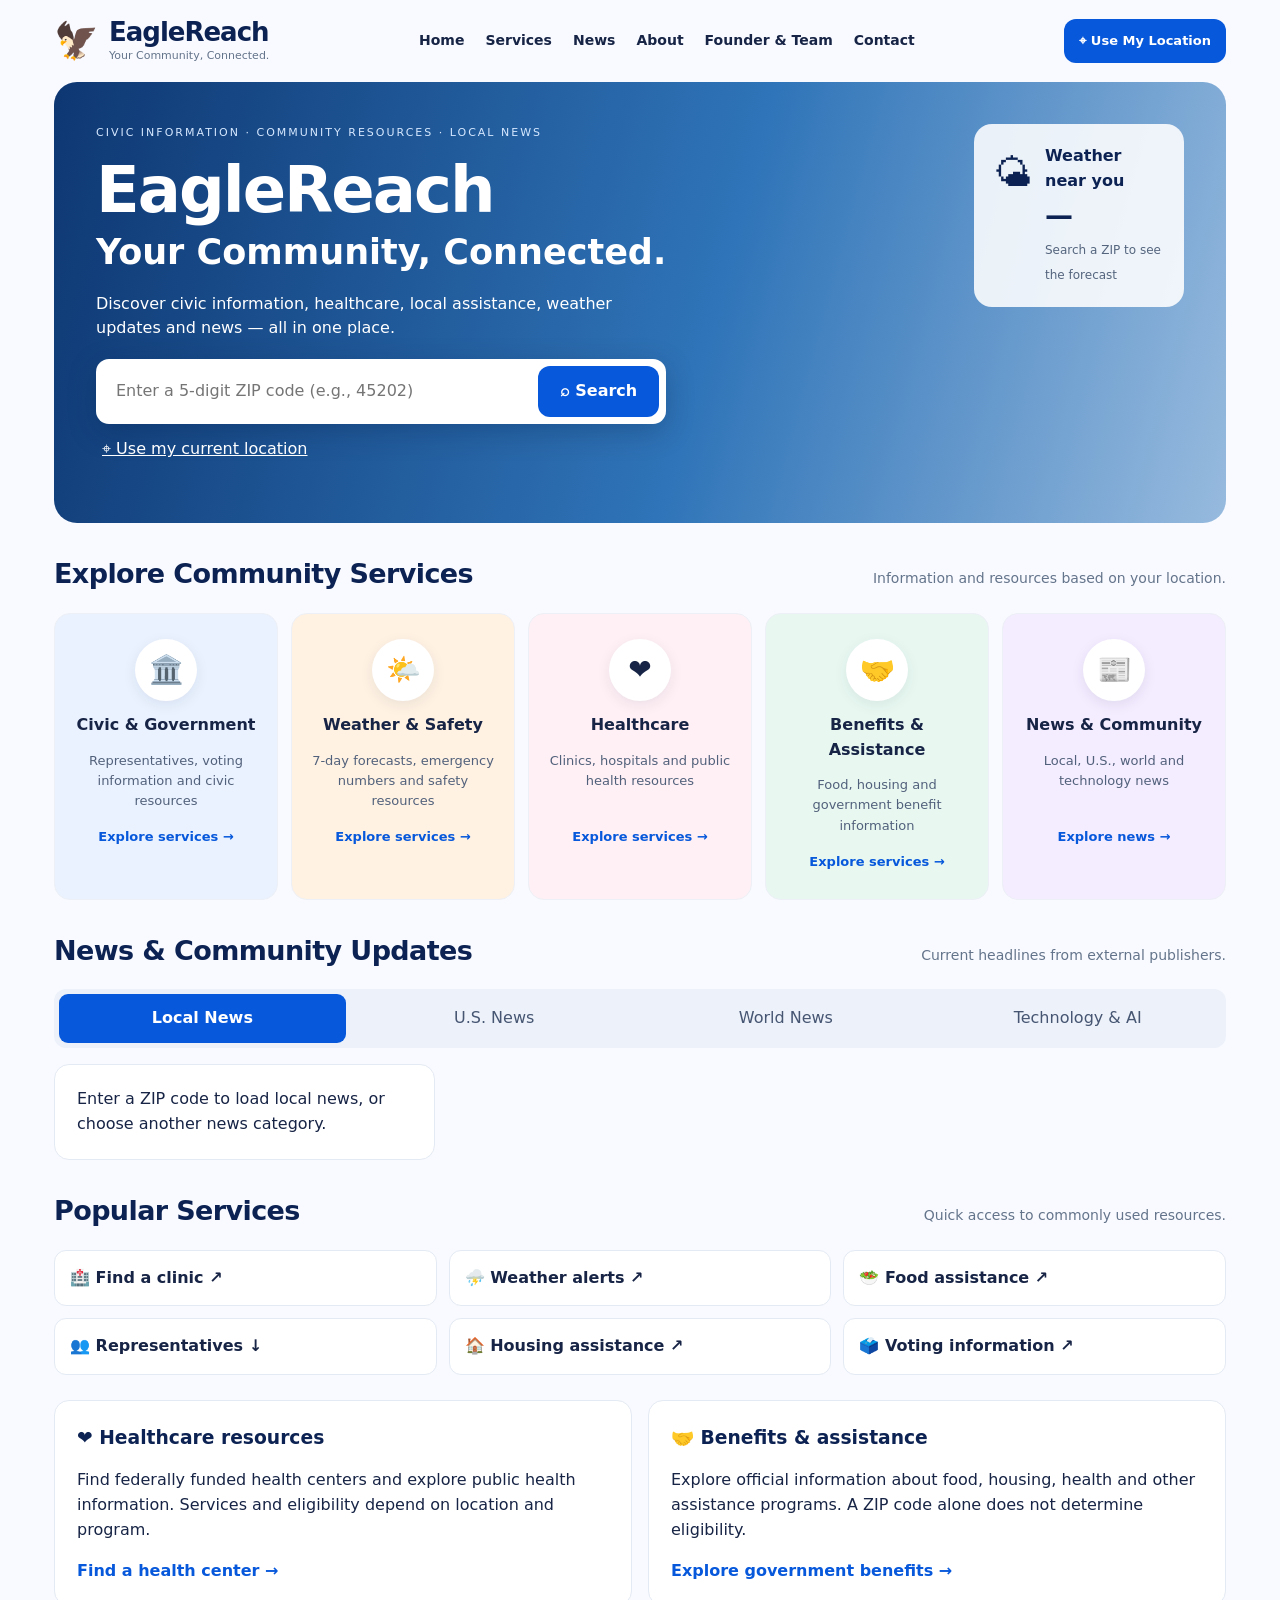
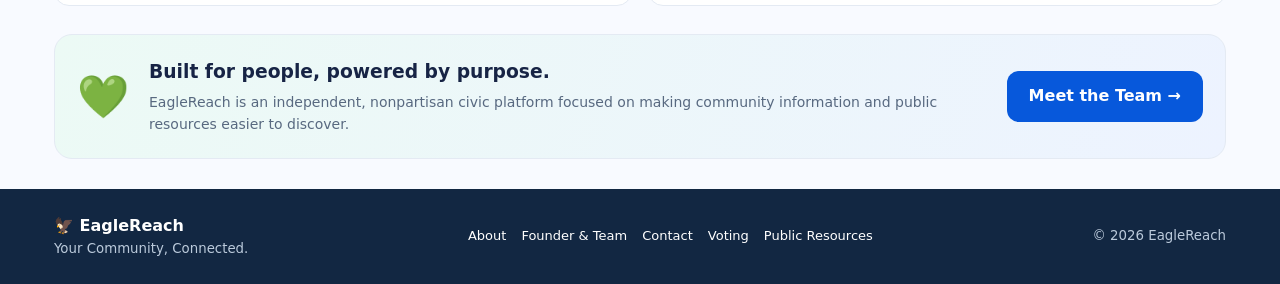
==== docs/index.html @ d8d858d0 "Add files via upload" ====
<!doctype html><html lang="en"><head><meta charset="utf-8"><meta name="viewport" content="width=device-width,initial-scale=1"><meta name="theme-color" content="#0758db"><title>EagleReach | Your Community, Connected</title><link rel="stylesheet" href="./style.css"></head><body><header class="nav wrap"><a class="brand" href="./index.html"><span class="mark">🦅</span><span><strong>EagleReach</strong><small>Your Community, Connected.</small></span></a><nav aria-label="Main navigation"><a href="#home">Home</a><a href="#services">Services</a><a href="#news">News</a><a href="./about.html">About</a><a href="./founder.html">Founder & Team</a><a href="./contact.html">Contact</a></nav><button id="locateTop" class="button small">⌖ Use My Location</button></header><main class="wrap"><section class="hero" id="home"><div class="hero-content"><div class="eyebrow">CIVIC INFORMATION · COMMUNITY RESOURCES · LOCAL NEWS</div><h1>EagleReach</h1><h2>Your Community, Connected.</h2><p>Discover civic information, healthcare, local assistance, weather updates and news — all in one place.</p><form id="searchForm" class="search"><label class="sr-only" for="zip">Enter ZIP code</label><input id="zip" inputmode="numeric" autocomplete="postal-code" maxlength="5" placeholder="Enter a 5-digit ZIP code (e.g., 45202)" required pattern="[0-9]{5}"><button class="button" type="submit">⌕ Search</button></form><button id="locateHero" class="text-button">⌖ Use my current location</button><p id="status" role="status" aria-live="polite"></p></div><div class="hero-side"><div class="weather-chip"><span>🌤</span><div><b id="heroCity">Weather near you</b><strong id="heroTemp">—</strong><small id="heroConditions">Search a ZIP to see the forecast</small></div></div></div></section><section id="services"><div class="section-heading"><h2>Explore Community Services</h2><p>Information and resources based on your location.</p></div><div class="service-grid"><a class="service blue" href="#civic"><span class="bubble">🏛️</span><h3>Civic & Government</h3><p>Representatives, voting information and civic resources</p><b>Explore services →</b></a><a class="service orange" href="#forecast"><span class="bubble">🌤️</span><h3>Weather & Safety</h3><p>7-day forecasts, emergency numbers and safety resources</p><b>Explore services →</b></a><a class="service pink" href="#healthcare"><span class="bubble">❤️</span><h3>Healthcare</h3><p>Clinics, hospitals and public health resources</p><b>Explore services →</b></a><a class="service green" href="#benefits"><span class="bubble">🤝</span><h3>Benefits & Assistance</h3><p>Food, housing and government benefit information</p><b>Explore services →</b></a><a class="service purple" href="#news"><span class="bubble">📰</span><h3>News & Community</h3><p>Local, U.S., world and technology news</p><b>Explore news →</b></a></div></section><section id="results" hidden><div class="section-heading"><h2 id="resultTitle">Your community</h2><p id="resultSubtitle"></p></div><div class="two-col"><article class="panel" id="civic"><h3>🏛️ Elected representatives</h3><div id="leaders">Search to load civic information.</div><p class="note">ZIP codes can span multiple congressional districts. Confirm district assignments using your full address.</p></article><article class="panel" id="forecast"><h3>🌤️ 7-day forecast</h3><div id="weather" class="forecast-grid">Search to load the forecast.</div></article></div></section><section id="news"><div class="section-heading"><h2>News & Community Updates</h2><p>Current headlines from external publishers.</p></div><div class="tabs" role="tablist" aria-label="News categories"><button class="active" data-news="local" role="tab" aria-selected="true">Local News</button><button data-news="us" role="tab" aria-selected="false">U.S. News</button><button data-news="world" role="tab" aria-selected="false">World News</button><button data-news="tech" role="tab" aria-selected="false">Technology & AI</button></div><div id="newsCards" class="news-grid"><div class="panel">Enter a ZIP code to load local news, or choose another news category.</div></div></section><section id="popular"><div class="section-heading"><h2>Popular Services</h2><p>Quick access to commonly used resources.</p></div><div class="quick-grid"><a href="https://findahealthcenter.hrsa.gov/" target="_blank" rel="noopener noreferrer">🏥 Find a clinic ↗</a><a href="https://www.weather.gov/" target="_blank" rel="noopener noreferrer">⛈️ Weather alerts ↗</a><a href="https://www.usa.gov/food-help" target="_blank" rel="noopener noreferrer">🥗 Food assistance ↗</a><a href="#civic">👥 Representatives ↓</a><a href="https://www.usa.gov/housing-help" target="_blank" rel="noopener noreferrer">🏠 Housing assistance ↗</a><a href="https://www.usa.gov/voting" target="_blank" rel="noopener noreferrer">🗳️ Voting information ↗</a></div></section><div class="two-col resource-panels"><section class="panel" id="healthcare"><h3>❤️ Healthcare resources</h3><p>Find federally funded health centers and explore public health information. Services and eligibility depend on location and program.</p><a href="https://findahealthcenter.hrsa.gov/" target="_blank" rel="noopener noreferrer">Find a health center →</a></section><section class="panel" id="benefits"><h3>🤝 Benefits & assistance</h3><p>Explore official information about food, housing, health and other assistance programs. A ZIP code alone does not determine eligibility.</p><a href="https://www.usa.gov/benefits" target="_blank" rel="noopener noreferrer">Explore government benefits →</a></section></div><aside class="mission"><span>💚</span><div><h3>Built for people, powered by purpose.</h3><p>EagleReach is an independent, nonpartisan civic platform focused on making community information and public resources easier to discover.</p></div><a class="button" href="./founder.html">Meet the Team →</a></aside></main><footer><div class="wrap footer-inner"><div><b>🦅 EagleReach</b><small>Your Community, Connected.</small></div><div><a href="./about.html">About</a><a href="./founder.html">Founder & Team</a><a href="./contact.html">Contact</a><a href="./vote.html">Voting</a><a href="https://www.usa.gov/" target="_blank" rel="noopener noreferrer">Public Resources</a></div><small>© 2026 EagleReach</small></div></footer><script src="./app.js" defer></script></body></html>
---- docs/style.css ----
:root{--blue:#0758db;--navy:#0c2252;--muted:#64748b;--border:#e4eaf3}*{box-sizing:border-box}html{scroll-behavior:smooth}body{margin:0;background:#f8faff;color:#172445;font-family:Inter,system-ui,-apple-system,Segoe UI,Arial,sans-serif;line-height:1.55}a{color:inherit;text-decoration:none}button,input{font:inherit}button{cursor:pointer}.wrap{max-width:1220px;margin:auto;padding-left:24px;padding-right:24px}.nav{display:flex;align-items:center;gap:24px;justify-content:space-between;min-height:82px}.brand{display:flex;gap:10px;align-items:center;color:var(--navy)}.brand .mark{font-size:36px}.brand strong{font-size:26px;letter-spacing:-1px;display:block;line-height:1.1}.brand small{display:block;font-size:11px;color:var(--muted)}nav{display:flex;gap:21px;flex-wrap:wrap}nav a{font-size:14px;font-weight:600}nav a:hover,.text-button:hover{color:var(--blue)}.button{background:var(--blue);color:#fff;border:0;border-radius:12px;padding:13px 22px;font-weight:700;display:inline-block}.button:hover{background:#003fae}.button.small{font-size:13px;padding:12px 15px}.hero{min-height:365px;position:relative;overflow:hidden;border-radius:23px;background:linear-gradient(105deg,rgba(4,47,108,.96),rgba(3,87,169,.82) 56%,rgba(6,91,173,.4)),url('https://images.unsplash.com/photo-1477959858617-67f85cf4f1df?auto=format&fit=crop&w=1800&q=80') center/cover;display:flex;justify-content:space-between;gap:18px;padding:42px;color:white}.hero-content{max-width:690px;z-index:1}.eyebrow{font-size:11px;letter-spacing:2px;color:#d6e8ff}.hero h1{font-size:clamp(40px,5vw,68px);letter-spacing:-2px;line-height:1.1;margin:14px 0 0}.hero h2{font-size:clamp(24px,3vw,35px);margin:0}.hero p{max-width:570px;margin:12px 0 18px}.search{background:white;border-radius:13px;display:flex;padding:7px;max-width:650px;box-shadow:0 8px 28px #001c4540}.search input{flex:1;min-width:0;border:0;outline:0;padding:10px 13px;color:#142a45}.text-button{background:none;border:0;color:white;text-decoration:underline;margin-top:12px}.weather-chip{width:210px;background:#ffffffdf;color:var(--navy);padding:20px;border-radius:18px;display:flex;gap:13px;align-items:flex-start}.weather-chip span{font-size:38px}.weather-chip strong{display:block;font-size:28px}.weather-chip small{font-size:12px;color:#55657e}.section-heading{display:flex;justify-content:space-between;gap:15px;align-items:baseline;margin:30px 0 18px}.section-heading h2{margin:0;color:var(--navy);font-size:27px;letter-spacing:-.6px}.section-heading p{color:var(--muted);font-size:14px;margin:0}.service-grid{display:grid;grid-template-columns:repeat(5,minmax(0,1fr));gap:13px}.service{border:1px solid #edf0f6;border-radius:16px;text-align:center;padding:25px 15px;min-height:225px;transition:transform .15s,box-shadow .15s}.service:hover{transform:translateY(-4px);box-shadow:0 12px 25px #152d4c15}.service h3{font-size:16px;margin:12px 0 7px}.service p{font-size:13px;color:#52617b;min-height:60px}.service b{color:var(--blue);font-size:13px}.blue{background:#eaf2ff}.orange{background:#fff2e3}.pink{background:#fff0f5}.green{background:#e8f8f1}.purple{background:#f4ecff}.bubble{font-size:28px;background:white;border-radius:50%;display:inline-grid;place-items:center;width:62px;height:62px;box-shadow:0 4px 14px #0b234114}.panel{background:white;border:1px solid var(--border);border-radius:15px;padding:22px;min-width:0}.panel h3{margin:0 0 12px;color:var(--navy)}.panel a{color:var(--blue);font-weight:700}.two-col{display:grid;grid-template-columns:1fr 1fr;gap:16px}.note{font-size:12px;color:var(--muted)}.forecast-grid{display:grid;grid-template-columns:repeat(auto-fit,minmax(92px,1fr));gap:8px}.day{background:#f1f6ff;border-radius:10px;padding:10px;text-align:center;font-size:12px}.day strong{display:block;font-size:18px}.tabs{display:flex;gap:5px;background:#edf2fa;padding:5px;border-radius:12px;margin-bottom:16px}.tabs button{flex:1;border:0;border-radius:9px;background:transparent;padding:12px 5px;color:#465572}.tabs button.active{background:var(--blue);color:white;font-weight:700}.news-grid{display:grid;grid-template-columns:repeat(3,minmax(0,1fr));gap:15px}.news-card{background:white;border:1px solid var(--border);border-radius:14px;padding:22px;min-height:175px}.news-card h3{font-size:17px;line-height:1.4}.news-card small{color:var(--muted)}.news-card a{color:var(--blue);font-weight:700}.quick-grid{display:grid;grid-template-columns:repeat(3,1fr);gap:12px}.quick-grid a{background:white;border:1px solid var(--border);padding:15px;border-radius:12px;font-weight:600}.quick-grid a:hover{border-color:#7caaff}.resource-panels{margin-top:25px}.mission{margin:28px 0;background:linear-gradient(110deg,#ecfaf5,#edf3ff);border:1px solid var(--border);border-radius:18px;padding:22px;display:flex;align-items:center;gap:20px}.mission>span{font-size:42px}.mission div{flex:1}.mission h3{margin:0}.mission p{color:#586980;margin:6px 0 0;font-size:14px}footer{background:#122742;color:white;margin-top:30px}.footer-inner{display:flex;justify-content:space-between;align-items:center;gap:25px;padding-top:25px;padding-bottom:25px}.footer-inner small{display:block;color:#bbcadb}.footer-inner>div:nth-child(2){display:flex;gap:15px;flex-wrap:wrap;font-size:13px}.sr-only{position:absolute;width:1px;height:1px;overflow:hidden;clip:rect(0,0,0,0)}#status{font-size:13px}#results[hidden]{display:none}@media(max-width:950px){.nav{flex-wrap:wrap;padding-top:15px;padding-bottom:15px}.nav nav{order:3;width:100%;justify-content:center}.service-grid{grid-template-columns:repeat(3,1fr)}.hero{padding:30px}.news-grid{grid-template-columns:repeat(2,1fr)}}@media(max-width:650px){.wrap{padding-left:15px;padding-right:15px}.nav{gap:12px}.nav nav{gap:12px}.nav nav a{font-size:12px}.hero{flex-direction:column;padding:25px 20px}.hero-side{display:none}.hero h1{font-size:44px}.search{flex-wrap:wrap}.search input{width:100%;flex-basis:100%}.search .button{width:100%}.service-grid,.news-grid,.two-col{grid-template-columns:1fr 1fr}.service{padding:18px 10px;min-height:210px}.service-grid .service:last-child{grid-column:1/-1}.section-heading{display:block}.section-heading h2{font-size:23px}.quick-grid{grid-template-columns:1fr 1fr}.tabs{overflow-x:auto}.tabs button{min-width:95px;font-size:12px}.mission{flex-wrap:wrap}.mission .button{width:100%;text-align:center}.footer-inner{flex-direction:column;align-items:flex-start}}@media(max-width:430px){.news-grid,.two-col{grid-template-columns:1fr}}
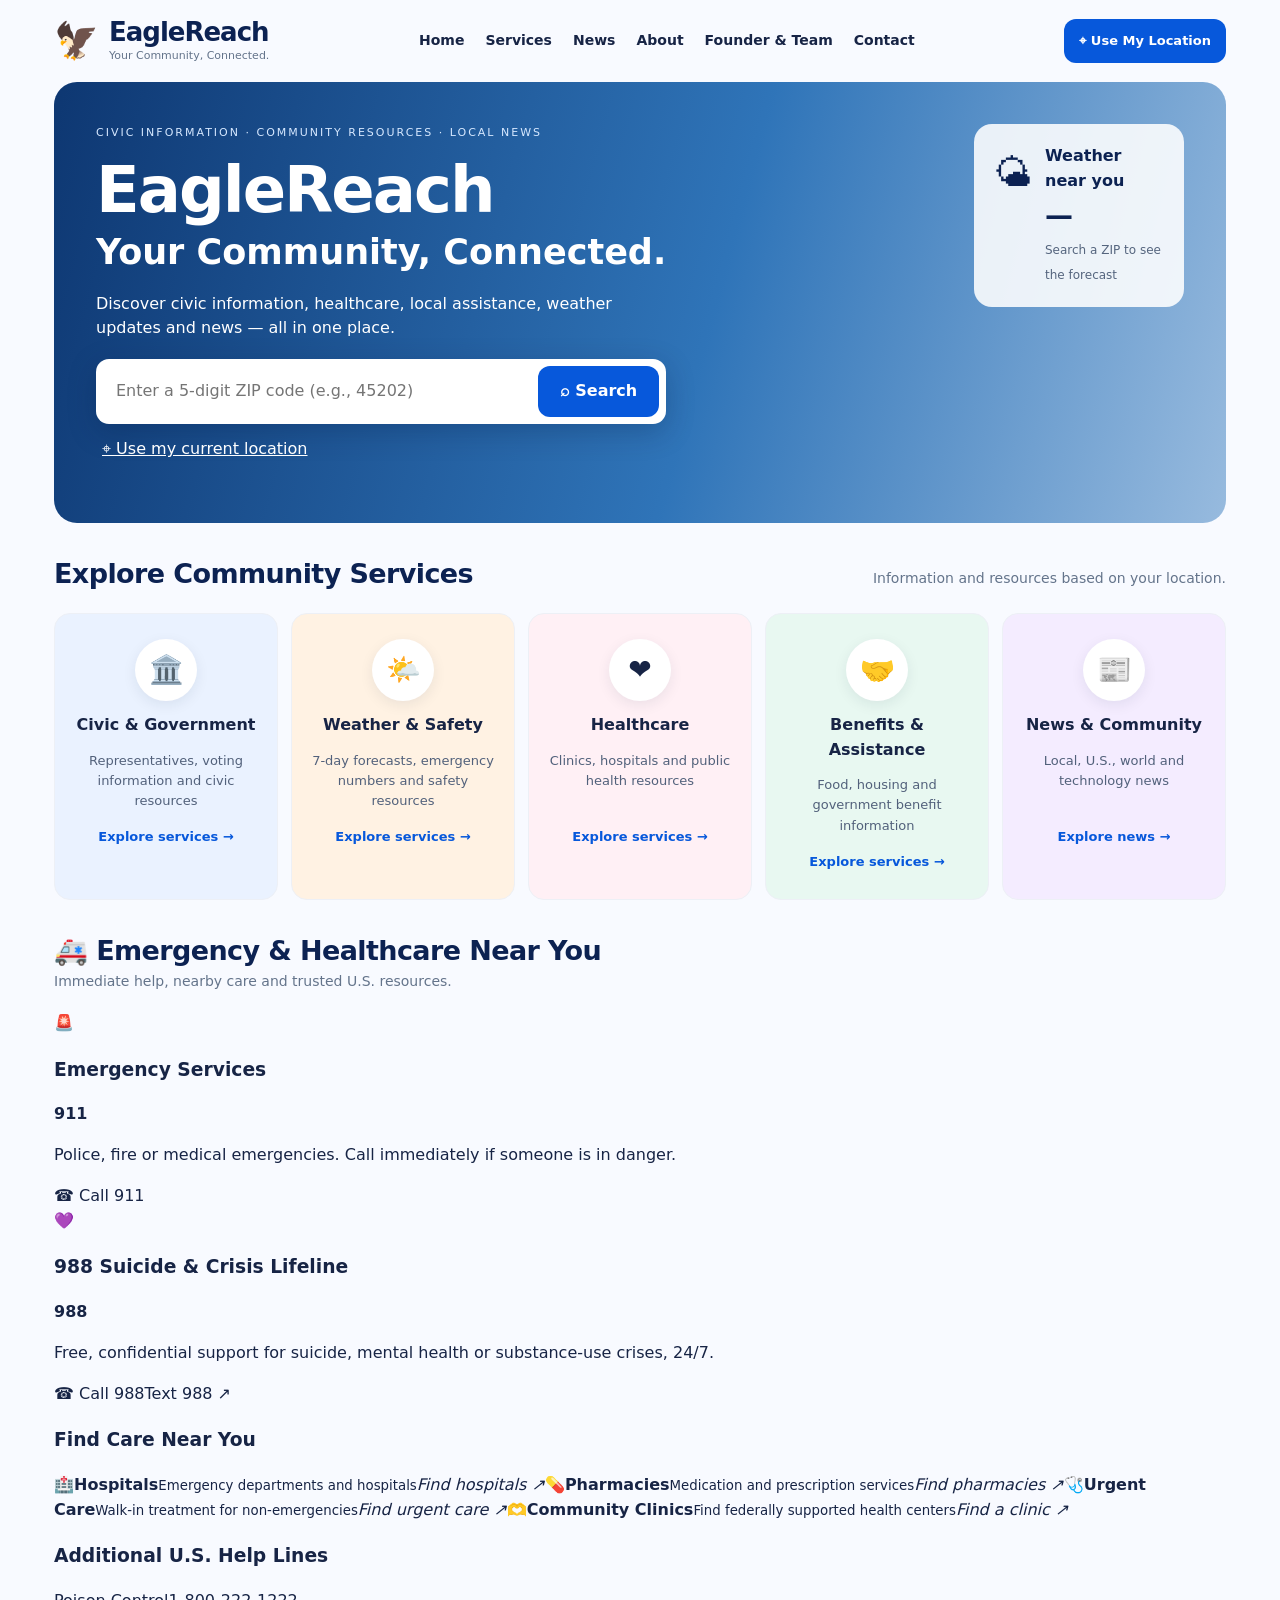
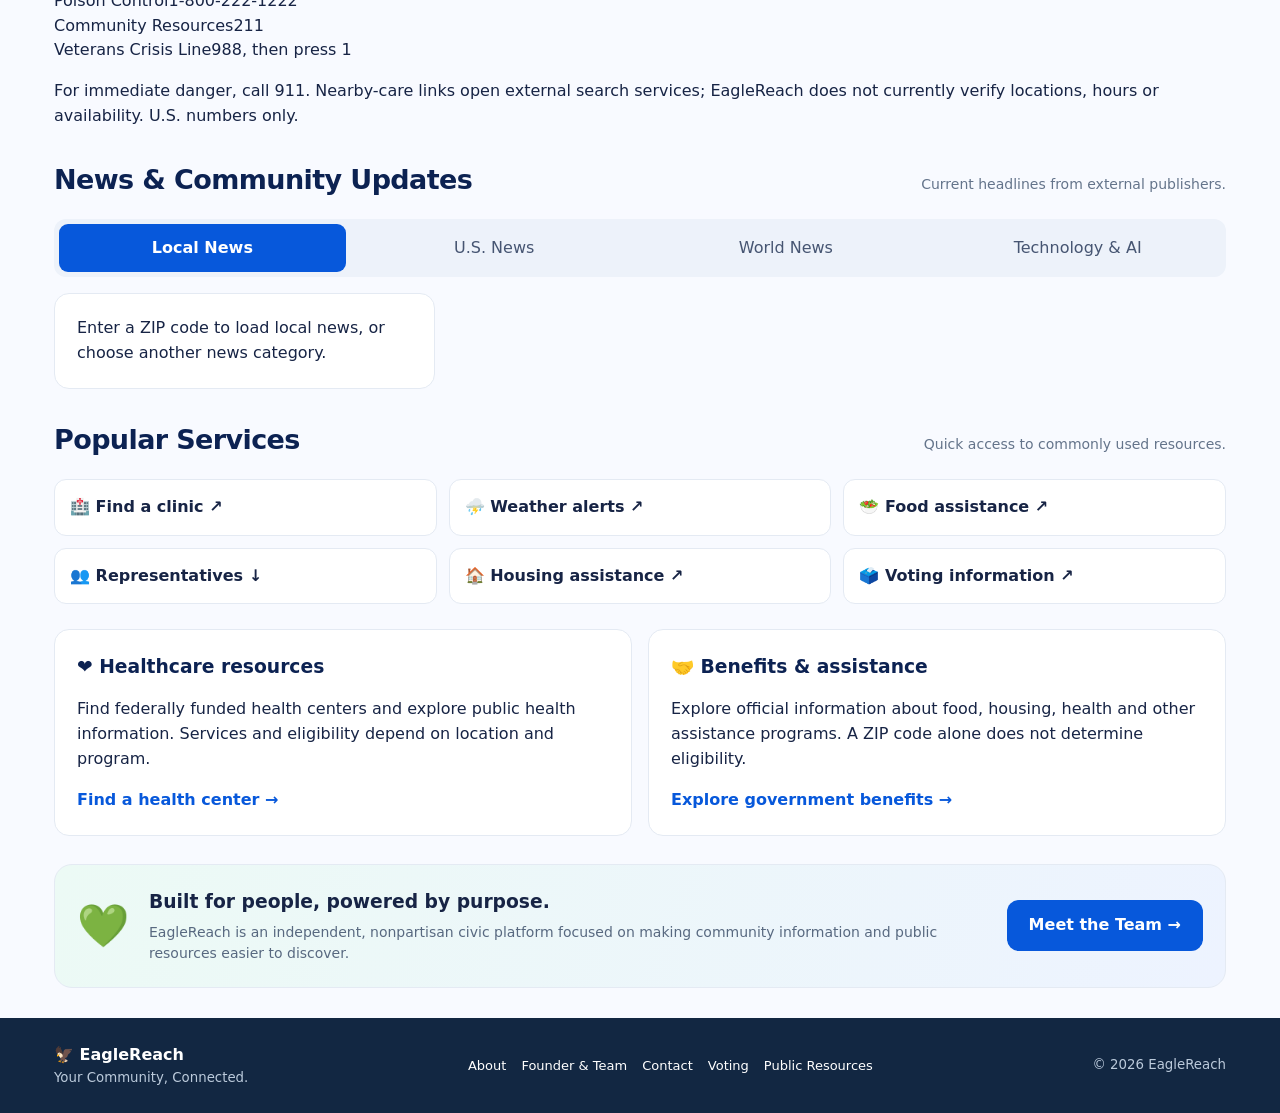
==== commit 90f30a85: "Add emergency hotlines and nearby healthcare resources to V3" ====
--- a/docs/index.html
+++ b/docs/index.html
@@ -1 +1 @@
-<!doctype html><html lang="en"><head><meta charset="utf-8"><meta name="viewport" content="width=device-width,initial-scale=1"><meta name="theme-color" content="#0758db"><title>EagleReach | Your Community, Connected</title><link rel="stylesheet" href="./style.css"></head><body><header class="nav wrap"><a class="brand" href="./index.html"><span class="mark">🦅</span><span><strong>EagleReach</strong><small>Your Community, Connected.</small></span></a><nav aria-label="Main navigation"><a href="#home">Home</a><a href="#services">Services</a><a href="#news">News</a><a href="./about.html">About</a><a href="./founder.html">Founder & Team</a><a href="./contact.html">Contact</a></nav><button id="locateTop" class="button small">⌖ Use My Location</button></header><main class="wrap"><section class="hero" id="home"><div class="hero-content"><div class="eyebrow">CIVIC INFORMATION · COMMUNITY RESOURCES · LOCAL NEWS</div><h1>EagleReach</h1><h2>Your Community, Connected.</h2><p>Discover civic information, healthcare, local assistance, weather updates and news — all in one place.</p><form id="searchForm" class="search"><label class="sr-only" for="zip">Enter ZIP code</label><input id="zip" inputmode="numeric" autocomplete="postal-code" maxlength="5" placeholder="Enter a 5-digit ZIP code (e.g., 45202)" required pattern="[0-9]{5}"><button class="button" type="submit">⌕ Search</button></form><button id="locateHero" class="text-button">⌖ Use my current location</button><p id="status" role="status" aria-live="polite"></p></div><div class="hero-side"><div class="weather-chip"><span>🌤</span><div><b id="heroCity">Weather near you</b><strong id="heroTemp">—</strong><small id="heroConditions">Search a ZIP to see the forecast</small></div></div></div></section><section id="services"><div class="section-heading"><h2>Explore Community Services</h2><p>Information and resources based on your location.</p></div><div class="service-grid"><a class="service blue" href="#civic"><span class="bubble">🏛️</span><h3>Civic & Government</h3><p>Representatives, voting information and civic resources</p><b>Explore services →</b></a><a class="service orange" href="#forecast"><span class="bubble">🌤️</span><h3>Weather & Safety</h3><p>7-day forecasts, emergency numbers and safety resources</p><b>Explore services →</b></a><a class="service pink" href="#healthcare"><span class="bubble">❤️</span><h3>Healthcare</h3><p>Clinics, hospitals and public health resources</p><b>Explore services →</b></a><a class="service green" href="#benefits"><span class="bubble">🤝</span><h3>Benefits & Assistance</h3><p>Food, housing and government benefit information</p><b>Explore services →</b></a><a class="service purple" href="#news"><span class="bubble">📰</span><h3>News & Community</h3><p>Local, U.S., world and technology news</p><b>Explore news →</b></a></div></section><section id="results" hidden><div class="section-heading"><h2 id="resultTitle">Your community</h2><p id="resultSubtitle"></p></div><div class="two-col"><article class="panel" id="civic"><h3>🏛️ Elected representatives</h3><div id="leaders">Search to load civic information.</div><p class="note">ZIP codes can span multiple congressional districts. Confirm district assignments using your full address.</p></article><article class="panel" id="forecast"><h3>🌤️ 7-day forecast</h3><div id="weather" class="forecast-grid">Search to load the forecast.</div></article></div></section><section id="news"><div class="section-heading"><h2>News & Community Updates</h2><p>Current headlines from external publishers.</p></div><div class="tabs" role="tablist" aria-label="News categories"><button class="active" data-news="local" role="tab" aria-selected="true">Local News</button><button data-news="us" role="tab" aria-selected="false">U.S. News</button><button data-news="world" role="tab" aria-selected="false">World News</button><button data-news="tech" role="tab" aria-selected="false">Technology & AI</button></div><div id="newsCards" class="news-grid"><div class="panel">Enter a ZIP code to load local news, or choose another news category.</div></div></section><section id="popular"><div class="section-heading"><h2>Popular Services</h2><p>Quick access to commonly used resources.</p></div><div class="quick-grid"><a href="https://findahealthcenter.hrsa.gov/" target="_blank" rel="noopener noreferrer">🏥 Find a clinic ↗</a><a href="https://www.weather.gov/" target="_blank" rel="noopener noreferrer">⛈️ Weather alerts ↗</a><a href="https://www.usa.gov/food-help" target="_blank" rel="noopener noreferrer">🥗 Food assistance ↗</a><a href="#civic">👥 Representatives ↓</a><a href="https://www.usa.gov/housing-help" target="_blank" rel="noopener noreferrer">🏠 Housing assistance ↗</a><a href="https://www.usa.gov/voting" target="_blank" rel="noopener noreferrer">🗳️ Voting information ↗</a></div></section><div class="two-col resource-panels"><section class="panel" id="healthcare"><h3>❤️ Healthcare resources</h3><p>Find federally funded health centers and explore public health information. Services and eligibility depend on location and program.</p><a href="https://findahealthcenter.hrsa.gov/" target="_blank" rel="noopener noreferrer">Find a health center →</a></section><section class="panel" id="benefits"><h3>🤝 Benefits & assistance</h3><p>Explore official information about food, housing, health and other assistance programs. A ZIP code alone does not determine eligibility.</p><a href="https://www.usa.gov/benefits" target="_blank" rel="noopener noreferrer">Explore government benefits →</a></section></div><aside class="mission"><span>💚</span><div><h3>Built for people, powered by purpose.</h3><p>EagleReach is an independent, nonpartisan civic platform focused on making community information and public resources easier to discover.</p></div><a class="button" href="./founder.html">Meet the Team →</a></aside></main><footer><div class="wrap footer-inner"><div><b>🦅 EagleReach</b><small>Your Community, Connected.</small></div><div><a href="./about.html">About</a><a href="./founder.html">Founder & Team</a><a href="./contact.html">Contact</a><a href="./vote.html">Voting</a><a href="https://www.usa.gov/" target="_blank" rel="noopener noreferrer">Public Resources</a></div><small>© 2026 EagleReach</small></div></footer><script src="./app.js" defer></script></body></html>
+<!doctype html><html lang="en"><head><meta charset="utf-8"><meta name="viewport" content="width=device-width,initial-scale=1"><meta name="theme-color" content="#0758db"><title>EagleReach | Your Community, Connected</title><link rel="stylesheet" href="./style.css"></head><body><header class="nav wrap"><a class="brand" href="./index.html"><span class="mark">🦅</span><span><strong>EagleReach</strong><small>Your Community, Connected.</small></span></a><nav aria-label="Main navigation"><a href="#home">Home</a><a href="#services">Services</a><a href="#news">News</a><a href="./about.html">About</a><a href="./founder.html">Founder & Team</a><a href="./contact.html">Contact</a></nav><button id="locateTop" class="button small">⌖ Use My Location</button></header><main class="wrap"><section class="hero" id="home"><div class="hero-content"><div class="eyebrow">CIVIC INFORMATION · COMMUNITY RESOURCES · LOCAL NEWS</div><h1>EagleReach</h1><h2>Your Community, Connected.</h2><p>Discover civic information, healthcare, local assistance, weather updates and news — all in one place.</p><form id="searchForm" class="search"><label class="sr-only" for="zip">Enter ZIP code</label><input id="zip" inputmode="numeric" autocomplete="postal-code" maxlength="5" placeholder="Enter a 5-digit ZIP code (e.g., 45202)" required pattern="[0-9]{5}"><button class="button" type="submit">⌕ Search</button></form><button id="locateHero" class="text-button">⌖ Use my current location</button><p id="status" role="status" aria-live="polite"></p></div><div class="hero-side"><div class="weather-chip"><span>🌤</span><div><b id="heroCity">Weather near you</b><strong id="heroTemp">—</strong><small id="heroConditions">Search a ZIP to see the forecast</small></div></div></div></section><section id="services"><div class="section-heading"><h2>Explore Community Services</h2><p>Information and resources based on your location.</p></div><div class="service-grid"><a class="service blue" href="#civic"><span class="bubble">🏛️</span><h3>Civic & Government</h3><p>Representatives, voting information and civic resources</p><b>Explore services →</b></a><a class="service orange" href="#forecast"><span class="bubble">🌤️</span><h3>Weather & Safety</h3><p>7-day forecasts, emergency numbers and safety resources</p><b>Explore services →</b></a><a class="service pink" href="#healthcare"><span class="bubble">❤️</span><h3>Healthcare</h3><p>Clinics, hospitals and public health resources</p><b>Explore services →</b></a><a class="service green" href="#benefits"><span class="bubble">🤝</span><h3>Benefits & Assistance</h3><p>Food, housing and government benefit information</p><b>Explore services →</b></a><a class="service purple" href="#news"><span class="bubble">📰</span><h3>News & Community</h3><p>Local, U.S., world and technology news</p><b>Explore news →</b></a></div></section><section id="emergency" class="emergency-section" aria-labelledby="emergency-title"><div class="section-heading"><div><h2 id="emergency-title">🚑 Emergency & Healthcare Near You</h2><p>Immediate help, nearby care and trusted U.S. resources.</p></div></div><div class="emergency-grid"><article class="emergency-card emergency-911"><span class="emergency-symbol">🚨</span><h3>Emergency Services</h3><strong>911</strong><p>Police, fire or medical emergencies. Call immediately if someone is in danger.</p><a class="emergency-action red-action" href="tel:911" aria-label="Call 911 emergency services">☎ Call 911</a></article><article class="emergency-card emergency-988"><span class="emergency-symbol">💜</span><h3>988 Suicide & Crisis Lifeline</h3><strong>988</strong><p>Free, confidential support for suicide, mental health or substance-use crises, 24/7.</p><a class="emergency-action purple-action" href="tel:988" aria-label="Call 988 crisis lifeline">☎ Call 988</a><a class="secondary-crisis-link" href="sms:988">Text 988 ↗</a></article></div><h3 class="nearby-title">Find Care Near You</h3><div class="care-grid"><a class="care-card" href="https://www.google.com/maps/search/?api=1&amp;query=hospitals+near+me" target="_blank" rel="noopener noreferrer"><span>🏥</span><b>Hospitals</b><small>Emergency departments and hospitals</small><em>Find hospitals ↗</em></a><a class="care-card" href="https://www.google.com/maps/search/?api=1&amp;query=pharmacies+near+me" target="_blank" rel="noopener noreferrer"><span>💊</span><b>Pharmacies</b><small>Medication and prescription services</small><em>Find pharmacies ↗</em></a><a class="care-card" href="https://www.google.com/maps/search/?api=1&amp;query=urgent+care+near+me" target="_blank" rel="noopener noreferrer"><span>🩺</span><b>Urgent Care</b><small>Walk-in treatment for non-emergencies</small><em>Find urgent care ↗</em></a><a class="care-card" href="https://findahealthcenter.hrsa.gov/" target="_blank" rel="noopener noreferrer"><span>🫶</span><b>Community Clinics</b><small>Find federally supported health centers</small><em>Find a clinic ↗</em></a></div><div class="helplines"><h3>Additional U.S. Help Lines</h3><div><span>Poison Control</span><a href="tel:18002221222">1-800-222-1222</a></div><div><span>Community Resources</span><a href="tel:211">211</a></div><div><span>Veterans Crisis Line</span><a href="tel:988">988, then press 1</a></div></div><p class="emergency-disclaimer">For immediate danger, call 911. Nearby-care links open external search services; EagleReach does not currently verify locations, hours or availability. U.S. numbers only.</p></section><section id="results" hidden><div class="section-heading"><h2 id="resultTitle">Your community</h2><p id="resultSubtitle"></p></div><div class="two-col"><article class="panel" id="civic"><h3>🏛️ Elected representatives</h3><div id="leaders">Search to load civic information.</div><p class="note">ZIP codes can span multiple congressional districts. Confirm district assignments using your full address.</p></article><article class="panel" id="forecast"><h3>🌤️ 7-day forecast</h3><div id="weather" class="forecast-grid">Search to load the forecast.</div></article></div></section><section id="news"><div class="section-heading"><h2>News & Community Updates</h2><p>Current headlines from external publishers.</p></div><div class="tabs" role="tablist" aria-label="News categories"><button class="active" data-news="local" role="tab" aria-selected="true">Local News</button><button data-news="us" role="tab" aria-selected="false">U.S. News</button><button data-news="world" role="tab" aria-selected="false">World News</button><button data-news="tech" role="tab" aria-selected="false">Technology & AI</button></div><div id="newsCards" class="news-grid"><div class="panel">Enter a ZIP code to load local news, or choose another news category.</div></div></section><section id="popular"><div class="section-heading"><h2>Popular Services</h2><p>Quick access to commonly used resources.</p></div><div class="quick-grid"><a href="https://findahealthcenter.hrsa.gov/" target="_blank" rel="noopener noreferrer">🏥 Find a clinic ↗</a><a href="https://www.weather.gov/" target="_blank" rel="noopener noreferrer">⛈️ Weather alerts ↗</a><a href="https://www.usa.gov/food-help" target="_blank" rel="noopener noreferrer">🥗 Food assistance ↗</a><a href="#civic">👥 Representatives ↓</a><a href="https://www.usa.gov/housing-help" target="_blank" rel="noopener noreferrer">🏠 Housing assistance ↗</a><a href="https://www.usa.gov/voting" target="_blank" rel="noopener noreferrer">🗳️ Voting information ↗</a></div></section><div class="two-col resource-panels"><section class="panel" id="healthcare"><h3>❤️ Healthcare resources</h3><p>Find federally funded health centers and explore public health information. Services and eligibility depend on location and program.</p><a href="https://findahealthcenter.hrsa.gov/" target="_blank" rel="noopener noreferrer">Find a health center →</a></section><section class="panel" id="benefits"><h3>🤝 Benefits & assistance</h3><p>Explore official information about food, housing, health and other assistance programs. A ZIP code alone does not determine eligibility.</p><a href="https://www.usa.gov/benefits" target="_blank" rel="noopener noreferrer">Explore government benefits →</a></section></div><aside class="mission"><span>💚</span><div><h3>Built for people, powered by purpose.</h3><p>EagleReach is an independent, nonpartisan civic platform focused on making community information and public resources easier to discover.</p></div><a class="button" href="./founder.html">Meet the Team →</a></aside></main><footer><div class="wrap footer-inner"><div><b>🦅 EagleReach</b><small>Your Community, Connected.</small></div><div><a href="./about.html">About</a><a href="./founder.html">Founder & Team</a><a href="./contact.html">Contact</a><a href="./vote.html">Voting</a><a href="https://www.usa.gov/" target="_blank" rel="noopener noreferrer">Public Resources</a></div><small>© 2026 EagleReach</small></div></footer><script src="./app.js" defer></script></body></html>
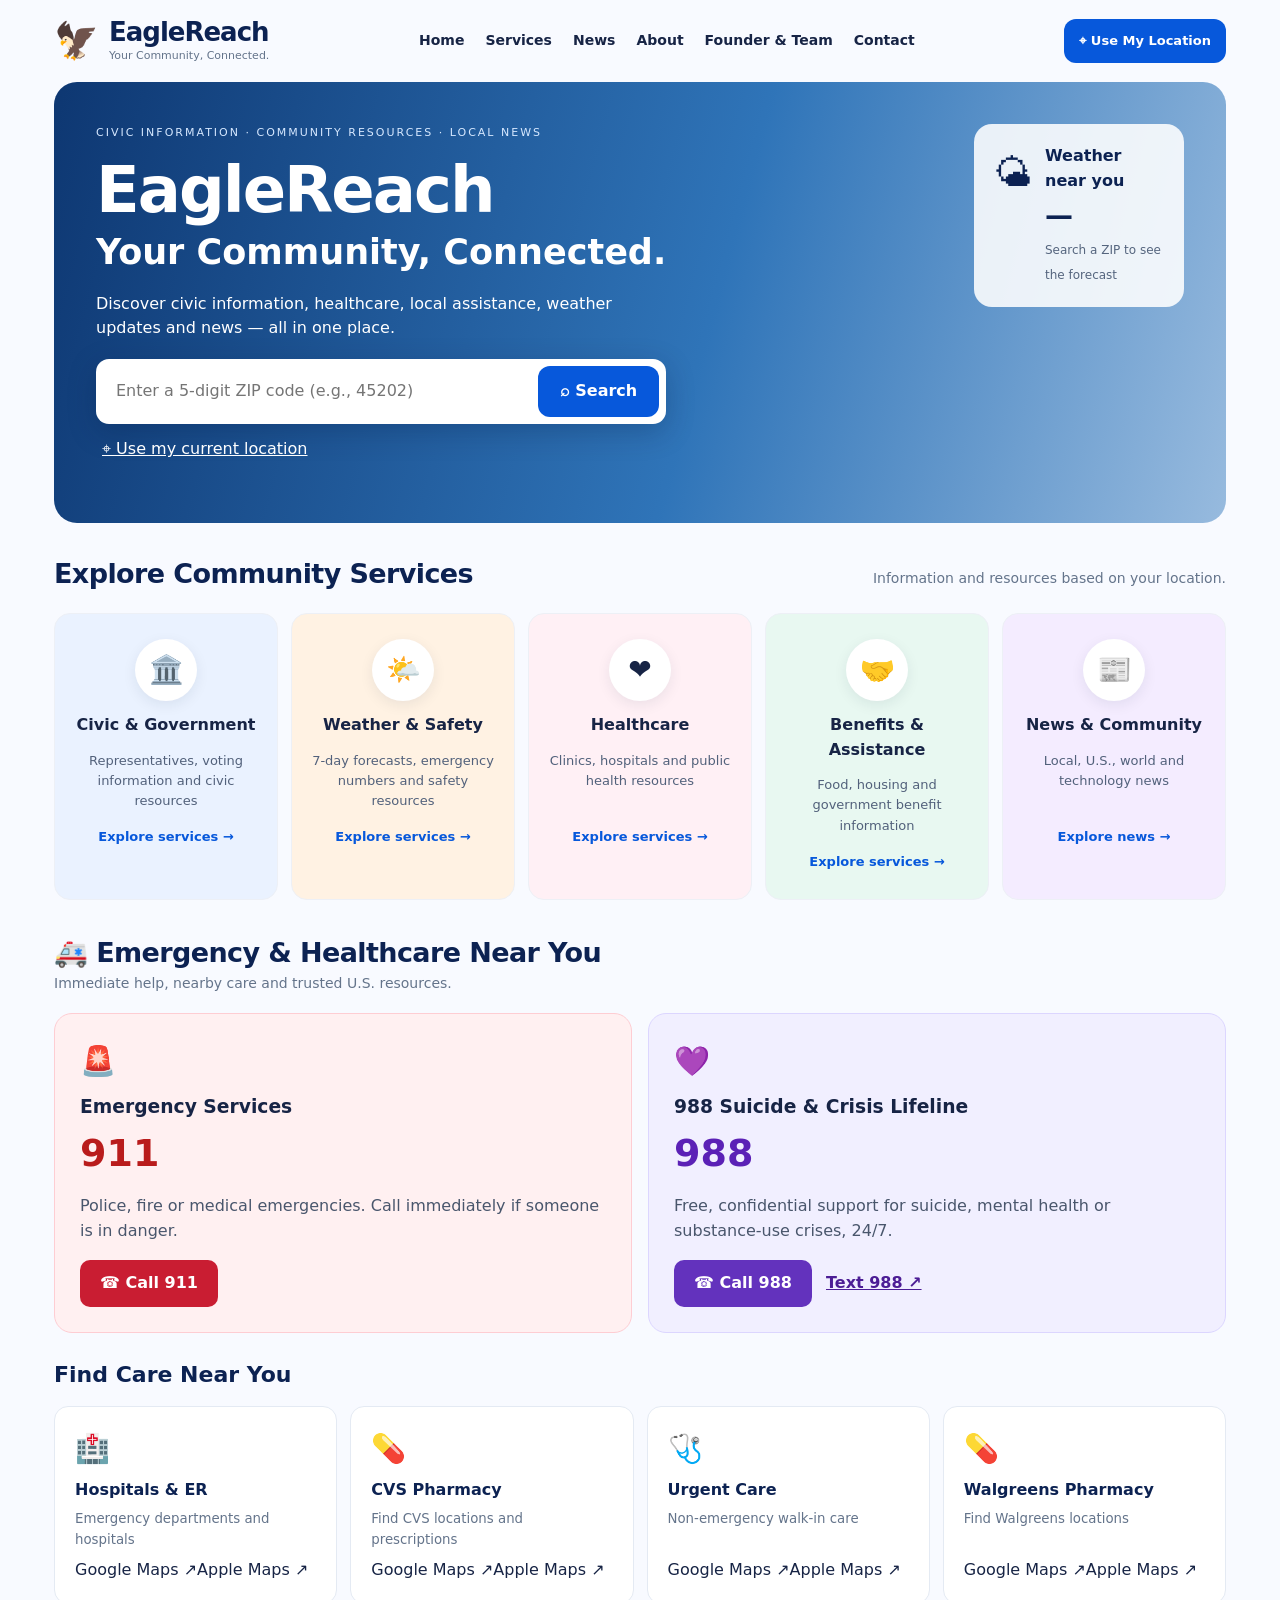
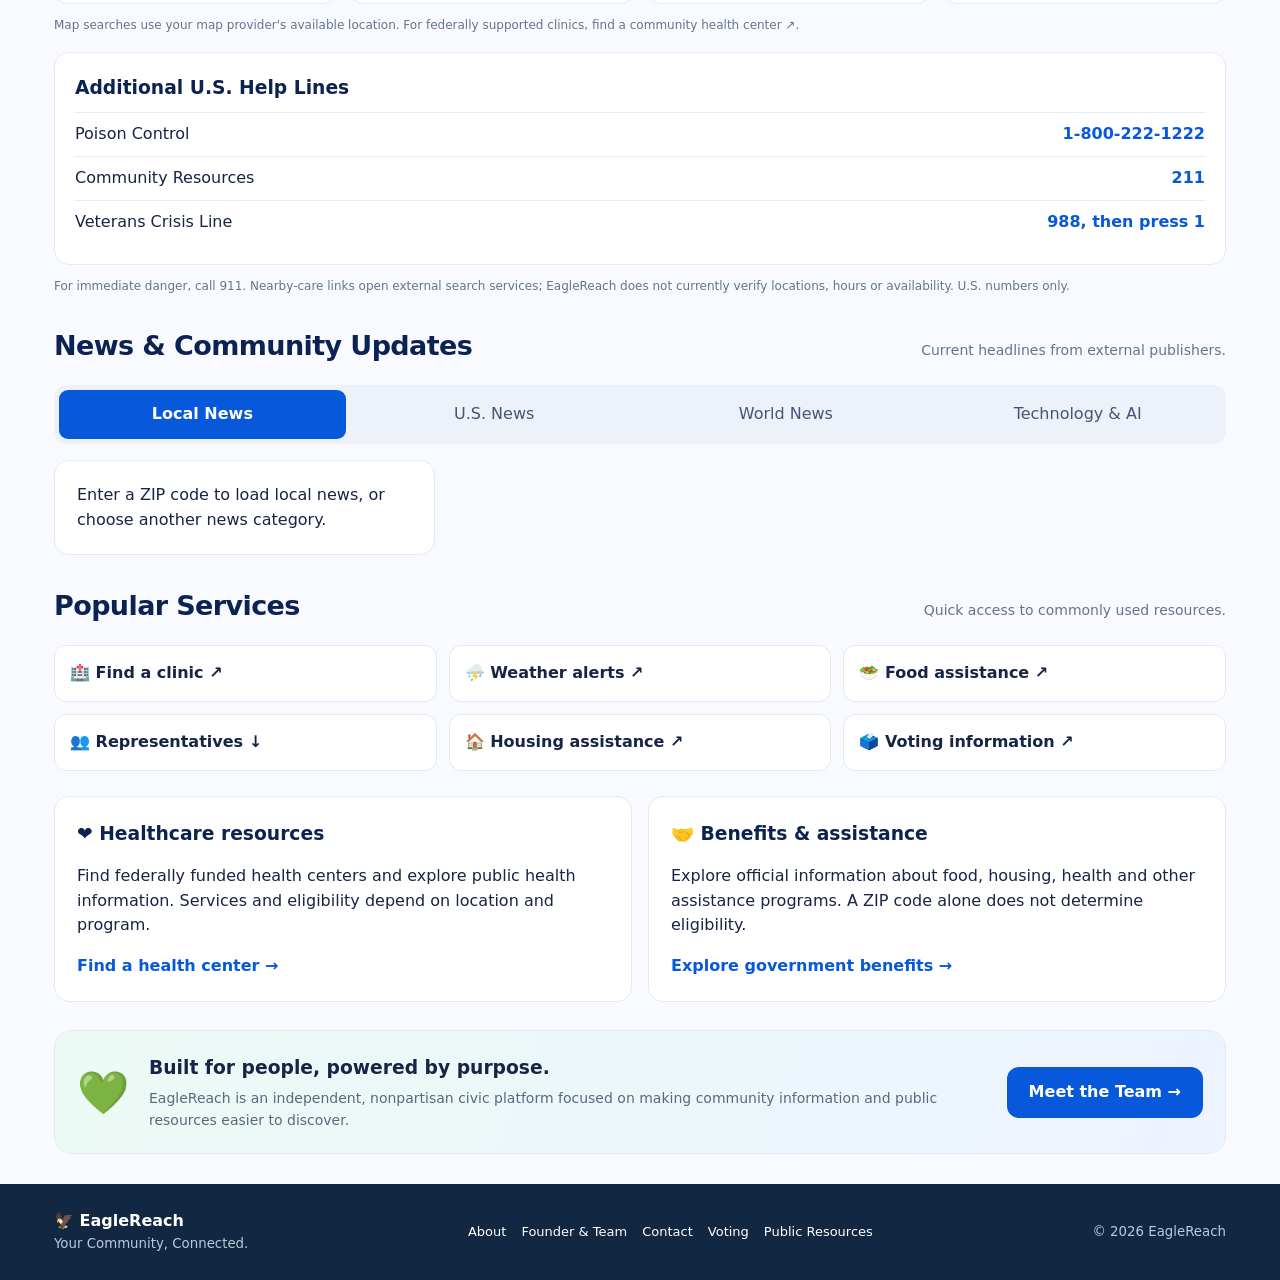
==== commit 54f3e762: "Add Google Maps and Apple Maps healthcare search options" ====
--- a/docs/index.html
+++ b/docs/index.html
@@ -1 +1 @@
-<!doctype html><html lang="en"><head><meta charset="utf-8"><meta name="viewport" content="width=device-width,initial-scale=1"><meta name="theme-color" content="#0758db"><title>EagleReach | Your Community, Connected</title><link rel="stylesheet" href="./style.css"></head><body><header class="nav wrap"><a class="brand" href="./index.html"><span class="mark">🦅</span><span><strong>EagleReach</strong><small>Your Community, Connected.</small></span></a><nav aria-label="Main navigation"><a href="#home">Home</a><a href="#services">Services</a><a href="#news">News</a><a href="./about.html">About</a><a href="./founder.html">Founder & Team</a><a href="./contact.html">Contact</a></nav><button id="locateTop" class="button small">⌖ Use My Location</button></header><main class="wrap"><section class="hero" id="home"><div class="hero-content"><div class="eyebrow">CIVIC INFORMATION · COMMUNITY RESOURCES · LOCAL NEWS</div><h1>EagleReach</h1><h2>Your Community, Connected.</h2><p>Discover civic information, healthcare, local assistance, weather updates and news — all in one place.</p><form id="searchForm" class="search"><label class="sr-only" for="zip">Enter ZIP code</label><input id="zip" inputmode="numeric" autocomplete="postal-code" maxlength="5" placeholder="Enter a 5-digit ZIP code (e.g., 45202)" required pattern="[0-9]{5}"><button class="button" type="submit">⌕ Search</button></form><button id="locateHero" class="text-button">⌖ Use my current location</button><p id="status" role="status" aria-live="polite"></p></div><div class="hero-side"><div class="weather-chip"><span>🌤</span><div><b id="heroCity">Weather near you</b><strong id="heroTemp">—</strong><small id="heroConditions">Search a ZIP to see the forecast</small></div></div></div></section><section id="services"><div class="section-heading"><h2>Explore Community Services</h2><p>Information and resources based on your location.</p></div><div class="service-grid"><a class="service blue" href="#civic"><span class="bubble">🏛️</span><h3>Civic & Government</h3><p>Representatives, voting information and civic resources</p><b>Explore services →</b></a><a class="service orange" href="#forecast"><span class="bubble">🌤️</span><h3>Weather & Safety</h3><p>7-day forecasts, emergency numbers and safety resources</p><b>Explore services →</b></a><a class="service pink" href="#healthcare"><span class="bubble">❤️</span><h3>Healthcare</h3><p>Clinics, hospitals and public health resources</p><b>Explore services →</b></a><a class="service green" href="#benefits"><span class="bubble">🤝</span><h3>Benefits & Assistance</h3><p>Food, housing and government benefit information</p><b>Explore services →</b></a><a class="service purple" href="#news"><span class="bubble">📰</span><h3>News & Community</h3><p>Local, U.S., world and technology news</p><b>Explore news →</b></a></div></section><section id="emergency" class="emergency-section" aria-labelledby="emergency-title"><div class="section-heading"><div><h2 id="emergency-title">🚑 Emergency & Healthcare Near You</h2><p>Immediate help, nearby care and trusted U.S. resources.</p></div></div><div class="emergency-grid"><article class="emergency-card emergency-911"><span class="emergency-symbol">🚨</span><h3>Emergency Services</h3><strong>911</strong><p>Police, fire or medical emergencies. Call immediately if someone is in danger.</p><a class="emergency-action red-action" href="tel:911" aria-label="Call 911 emergency services">☎ Call 911</a></article><article class="emergency-card emergency-988"><span class="emergency-symbol">💜</span><h3>988 Suicide & Crisis Lifeline</h3><strong>988</strong><p>Free, confidential support for suicide, mental health or substance-use crises, 24/7.</p><a class="emergency-action purple-action" href="tel:988" aria-label="Call 988 crisis lifeline">☎ Call 988</a><a class="secondary-crisis-link" href="sms:988">Text 988 ↗</a></article></div><h3 class="nearby-title">Find Care Near You</h3><div class="care-grid"><a class="care-card" href="https://www.google.com/maps/search/?api=1&amp;query=hospitals+near+me" target="_blank" rel="noopener noreferrer"><span>🏥</span><b>Hospitals</b><small>Emergency departments and hospitals</small><em>Find hospitals ↗</em></a><a class="care-card" href="https://www.google.com/maps/search/?api=1&amp;query=pharmacies+near+me" target="_blank" rel="noopener noreferrer"><span>💊</span><b>Pharmacies</b><small>Medication and prescription services</small><em>Find pharmacies ↗</em></a><a class="care-card" href="https://www.google.com/maps/search/?api=1&amp;query=urgent+care+near+me" target="_blank" rel="noopener noreferrer"><span>🩺</span><b>Urgent Care</b><small>Walk-in treatment for non-emergencies</small><em>Find urgent care ↗</em></a><a class="care-card" href="https://findahealthcenter.hrsa.gov/" target="_blank" rel="noopener noreferrer"><span>🫶</span><b>Community Clinics</b><small>Find federally supported health centers</small><em>Find a clinic ↗</em></a></div><div class="helplines"><h3>Additional U.S. Help Lines</h3><div><span>Poison Control</span><a href="tel:18002221222">1-800-222-1222</a></div><div><span>Community Resources</span><a href="tel:211">211</a></div><div><span>Veterans Crisis Line</span><a href="tel:988">988, then press 1</a></div></div><p class="emergency-disclaimer">For immediate danger, call 911. Nearby-care links open external search services; EagleReach does not currently verify locations, hours or availability. U.S. numbers only.</p></section><section id="results" hidden><div class="section-heading"><h2 id="resultTitle">Your community</h2><p id="resultSubtitle"></p></div><div class="two-col"><article class="panel" id="civic"><h3>🏛️ Elected representatives</h3><div id="leaders">Search to load civic information.</div><p class="note">ZIP codes can span multiple congressional districts. Confirm district assignments using your full address.</p></article><article class="panel" id="forecast"><h3>🌤️ 7-day forecast</h3><div id="weather" class="forecast-grid">Search to load the forecast.</div></article></div></section><section id="news"><div class="section-heading"><h2>News & Community Updates</h2><p>Current headlines from external publishers.</p></div><div class="tabs" role="tablist" aria-label="News categories"><button class="active" data-news="local" role="tab" aria-selected="true">Local News</button><button data-news="us" role="tab" aria-selected="false">U.S. News</button><button data-news="world" role="tab" aria-selected="false">World News</button><button data-news="tech" role="tab" aria-selected="false">Technology & AI</button></div><div id="newsCards" class="news-grid"><div class="panel">Enter a ZIP code to load local news, or choose another news category.</div></div></section><section id="popular"><div class="section-heading"><h2>Popular Services</h2><p>Quick access to commonly used resources.</p></div><div class="quick-grid"><a href="https://findahealthcenter.hrsa.gov/" target="_blank" rel="noopener noreferrer">🏥 Find a clinic ↗</a><a href="https://www.weather.gov/" target="_blank" rel="noopener noreferrer">⛈️ Weather alerts ↗</a><a href="https://www.usa.gov/food-help" target="_blank" rel="noopener noreferrer">🥗 Food assistance ↗</a><a href="#civic">👥 Representatives ↓</a><a href="https://www.usa.gov/housing-help" target="_blank" rel="noopener noreferrer">🏠 Housing assistance ↗</a><a href="https://www.usa.gov/voting" target="_blank" rel="noopener noreferrer">🗳️ Voting information ↗</a></div></section><div class="two-col resource-panels"><section class="panel" id="healthcare"><h3>❤️ Healthcare resources</h3><p>Find federally funded health centers and explore public health information. Services and eligibility depend on location and program.</p><a href="https://findahealthcenter.hrsa.gov/" target="_blank" rel="noopener noreferrer">Find a health center →</a></section><section class="panel" id="benefits"><h3>🤝 Benefits & assistance</h3><p>Explore official information about food, housing, health and other assistance programs. A ZIP code alone does not determine eligibility.</p><a href="https://www.usa.gov/benefits" target="_blank" rel="noopener noreferrer">Explore government benefits →</a></section></div><aside class="mission"><span>💚</span><div><h3>Built for people, powered by purpose.</h3><p>EagleReach is an independent, nonpartisan civic platform focused on making community information and public resources easier to discover.</p></div><a class="button" href="./founder.html">Meet the Team →</a></aside></main><footer><div class="wrap footer-inner"><div><b>🦅 EagleReach</b><small>Your Community, Connected.</small></div><div><a href="./about.html">About</a><a href="./founder.html">Founder & Team</a><a href="./contact.html">Contact</a><a href="./vote.html">Voting</a><a href="https://www.usa.gov/" target="_blank" rel="noopener noreferrer">Public Resources</a></div><small>© 2026 EagleReach</small></div></footer><script src="./app.js" defer></script></body></html>
+<!doctype html><html lang="en"><head><meta charset="utf-8"><meta name="viewport" content="width=device-width,initial-scale=1"><meta name="theme-color" content="#0758db"><title>EagleReach | Your Community, Connected</title><link rel="stylesheet" href="./style.css"></head><body><header class="nav wrap"><a class="brand" href="./index.html"><span class="mark">🦅</span><span><strong>EagleReach</strong><small>Your Community, Connected.</small></span></a><nav aria-label="Main navigation"><a href="#home">Home</a><a href="#services">Services</a><a href="#news">News</a><a href="./about.html">About</a><a href="./founder.html">Founder & Team</a><a href="./contact.html">Contact</a></nav><button id="locateTop" class="button small">⌖ Use My Location</button></header><main class="wrap"><section class="hero" id="home"><div class="hero-content"><div class="eyebrow">CIVIC INFORMATION · COMMUNITY RESOURCES · LOCAL NEWS</div><h1>EagleReach</h1><h2>Your Community, Connected.</h2><p>Discover civic information, healthcare, local assistance, weather updates and news — all in one place.</p><form id="searchForm" class="search"><label class="sr-only" for="zip">Enter ZIP code</label><input id="zip" inputmode="numeric" autocomplete="postal-code" maxlength="5" placeholder="Enter a 5-digit ZIP code (e.g., 45202)" required pattern="[0-9]{5}"><button class="button" type="submit">⌕ Search</button></form><button id="locateHero" class="text-button">⌖ Use my current location</button><p id="status" role="status" aria-live="polite"></p></div><div class="hero-side"><div class="weather-chip"><span>🌤</span><div><b id="heroCity">Weather near you</b><strong id="heroTemp">—</strong><small id="heroConditions">Search a ZIP to see the forecast</small></div></div></div></section><section id="services"><div class="section-heading"><h2>Explore Community Services</h2><p>Information and resources based on your location.</p></div><div class="service-grid"><a class="service blue" href="#civic"><span class="bubble">🏛️</span><h3>Civic & Government</h3><p>Representatives, voting information and civic resources</p><b>Explore services →</b></a><a class="service orange" href="#forecast"><span class="bubble">🌤️</span><h3>Weather & Safety</h3><p>7-day forecasts, emergency numbers and safety resources</p><b>Explore services →</b></a><a class="service pink" href="#healthcare"><span class="bubble">❤️</span><h3>Healthcare</h3><p>Clinics, hospitals and public health resources</p><b>Explore services →</b></a><a class="service green" href="#benefits"><span class="bubble">🤝</span><h3>Benefits & Assistance</h3><p>Food, housing and government benefit information</p><b>Explore services →</b></a><a class="service purple" href="#news"><span class="bubble">📰</span><h3>News & Community</h3><p>Local, U.S., world and technology news</p><b>Explore news →</b></a></div></section><section id="emergency" class="emergency-section" aria-labelledby="emergency-title"><div class="section-heading"><div><h2 id="emergency-title">🚑 Emergency & Healthcare Near You</h2><p>Immediate help, nearby care and trusted U.S. resources.</p></div></div><div class="emergency-grid"><article class="emergency-card emergency-911"><span class="emergency-symbol">🚨</span><h3>Emergency Services</h3><strong>911</strong><p>Police, fire or medical emergencies. Call immediately if someone is in danger.</p><a class="emergency-action red-action" href="tel:911" aria-label="Call 911 emergency services">☎ Call 911</a></article><article class="emergency-card emergency-988"><span class="emergency-symbol">💜</span><h3>988 Suicide & Crisis Lifeline</h3><strong>988</strong><p>Free, confidential support for suicide, mental health or substance-use crises, 24/7.</p><a class="emergency-action purple-action" href="tel:988" aria-label="Call 988 crisis lifeline">☎ Call 988</a><a class="secondary-crisis-link" href="sms:988">Text 988 ↗</a></article></div><h3 class="nearby-title">Find Care Near You</h3><div class="care-grid"><article class="care-card"><span>🏥</span><b>Hospitals & ER</b><small>Emergency departments and hospitals</small><div class="map-actions"><a href="https://www.google.com/maps/search/?api=1&amp;query=emergency%20hospital%20near%20me" target="_blank" rel="noopener noreferrer" aria-label="Find Hospitals & ER on Google Maps">Google Maps ↗</a><a href="https://maps.apple.com/?q=emergency%20hospital%20near%20me" target="_blank" rel="noopener noreferrer" aria-label="Find Hospitals & ER on Apple Maps">Apple Maps ↗</a></div></article><article class="care-card"><span>💊</span><b>CVS Pharmacy</b><small>Find CVS locations and prescriptions</small><div class="map-actions"><a href="https://www.google.com/maps/search/?api=1&amp;query=CVS%20Pharmacy%20near%20me" target="_blank" rel="noopener noreferrer" aria-label="Find CVS Pharmacy on Google Maps">Google Maps ↗</a><a href="https://maps.apple.com/?q=CVS%20Pharmacy%20near%20me" target="_blank" rel="noopener noreferrer" aria-label="Find CVS Pharmacy on Apple Maps">Apple Maps ↗</a></div></article><article class="care-card"><span>🩺</span><b>Urgent Care</b><small>Non-emergency walk-in care</small><div class="map-actions"><a href="https://www.google.com/maps/search/?api=1&amp;query=urgent%20care%20near%20me" target="_blank" rel="noopener noreferrer" aria-label="Find Urgent Care on Google Maps">Google Maps ↗</a><a href="https://maps.apple.com/?q=urgent%20care%20near%20me" target="_blank" rel="noopener noreferrer" aria-label="Find Urgent Care on Apple Maps">Apple Maps ↗</a></div></article><article class="care-card"><span>💊</span><b>Walgreens Pharmacy</b><small>Find Walgreens locations</small><div class="map-actions"><a href="https://www.google.com/maps/search/?api=1&amp;query=Walgreens%20Pharmacy%20near%20me" target="_blank" rel="noopener noreferrer" aria-label="Find Walgreens Pharmacy on Google Maps">Google Maps ↗</a><a href="https://maps.apple.com/?q=Walgreens%20Pharmacy%20near%20me" target="_blank" rel="noopener noreferrer" aria-label="Find Walgreens Pharmacy on Apple Maps">Apple Maps ↗</a></div></article></div><p class="note">Map searches use your map provider's available location. For federally supported clinics, <a href="https://findahealthcenter.hrsa.gov/" target="_blank" rel="noopener noreferrer">find a community health center ↗</a>.</p><div class="helplines"><h3>Additional U.S. Help Lines</h3><div><span>Poison Control</span><a href="tel:18002221222">1-800-222-1222</a></div><div><span>Community Resources</span><a href="tel:211">211</a></div><div><span>Veterans Crisis Line</span><a href="tel:988">988, then press 1</a></div></div><p class="emergency-disclaimer">For immediate danger, call 911. Nearby-care links open external search services; EagleReach does not currently verify locations, hours or availability. U.S. numbers only.</p></section><section id="results" hidden><div class="section-heading"><h2 id="resultTitle">Your community</h2><p id="resultSubtitle"></p></div><div class="two-col"><article class="panel" id="civic"><h3>🏛️ Elected representatives</h3><div id="leaders">Search to load civic information.</div><p class="note">ZIP codes can span multiple congressional districts. Confirm district assignments using your full address.</p></article><article class="panel" id="forecast"><h3>🌤️ 7-day forecast</h3><div id="weather" class="forecast-grid">Search to load the forecast.</div></article></div></section><section id="news"><div class="section-heading"><h2>News & Community Updates</h2><p>Current headlines from external publishers.</p></div><div class="tabs" role="tablist" aria-label="News categories"><button class="active" data-news="local" role="tab" aria-selected="true">Local News</button><button data-news="us" role="tab" aria-selected="false">U.S. News</button><button data-news="world" role="tab" aria-selected="false">World News</button><button data-news="tech" role="tab" aria-selected="false">Technology & AI</button></div><div id="newsCards" class="news-grid"><div class="panel">Enter a ZIP code to load local news, or choose another news category.</div></div></section><section id="popular"><div class="section-heading"><h2>Popular Services</h2><p>Quick access to commonly used resources.</p></div><div class="quick-grid"><a href="https://findahealthcenter.hrsa.gov/" target="_blank" rel="noopener noreferrer">🏥 Find a clinic ↗</a><a href="https://www.weather.gov/" target="_blank" rel="noopener noreferrer">⛈️ Weather alerts ↗</a><a href="https://www.usa.gov/food-help" target="_blank" rel="noopener noreferrer">🥗 Food assistance ↗</a><a href="#civic">👥 Representatives ↓</a><a href="https://www.usa.gov/housing-help" target="_blank" rel="noopener noreferrer">🏠 Housing assistance ↗</a><a href="https://www.usa.gov/voting" target="_blank" rel="noopener noreferrer">🗳️ Voting information ↗</a></div></section><div class="two-col resource-panels"><section class="panel" id="healthcare"><h3>❤️ Healthcare resources</h3><p>Find federally funded health centers and explore public health information. Services and eligibility depend on location and program.</p><a href="https://findahealthcenter.hrsa.gov/" target="_blank" rel="noopener noreferrer">Find a health center →</a></section><section class="panel" id="benefits"><h3>🤝 Benefits & assistance</h3><p>Explore official information about food, housing, health and other assistance programs. A ZIP code alone does not determine eligibility.</p><a href="https://www.usa.gov/benefits" target="_blank" rel="noopener noreferrer">Explore government benefits →</a></section></div><aside class="mission"><span>💚</span><div><h3>Built for people, powered by purpose.</h3><p>EagleReach is an independent, nonpartisan civic platform focused on making community information and public resources easier to discover.</p></div><a class="button" href="./founder.html">Meet the Team →</a></aside></main><footer><div class="wrap footer-inner"><div><b>🦅 EagleReach</b><small>Your Community, Connected.</small></div><div><a href="./about.html">About</a><a href="./founder.html">Founder & Team</a><a href="./contact.html">Contact</a><a href="./vote.html">Voting</a><a href="https://www.usa.gov/" target="_blank" rel="noopener noreferrer">Public Resources</a></div><small>© 2026 EagleReach</small></div></footer><script src="./app.js" defer></script></body></html>
--- a/docs/style.css
+++ b/docs/style.css
@@ -1 +1,4 @@
 :root{--blue:#0758db;--navy:#0c2252;--muted:#64748b;--border:#e4eaf3}*{box-sizing:border-box}html{scroll-behavior:smooth}body{margin:0;background:#f8faff;color:#172445;font-family:Inter,system-ui,-apple-system,Segoe UI,Arial,sans-serif;line-height:1.55}a{color:inherit;text-decoration:none}button,input{font:inherit}button{cursor:pointer}.wrap{max-width:1220px;margin:auto;padding-left:24px;padding-right:24px}.nav{display:flex;align-items:center;gap:24px;justify-content:space-between;min-height:82px}.brand{display:flex;gap:10px;align-items:center;color:var(--navy)}.brand .mark{font-size:36px}.brand strong{font-size:26px;letter-spacing:-1px;display:block;line-height:1.1}.brand small{display:block;font-size:11px;color:var(--muted)}nav{display:flex;gap:21px;flex-wrap:wrap}nav a{font-size:14px;font-weight:600}nav a:hover,.text-button:hover{color:var(--blue)}.button{background:var(--blue);color:#fff;border:0;border-radius:12px;padding:13px 22px;font-weight:700;display:inline-block}.button:hover{background:#003fae}.button.small{font-size:13px;padding:12px 15px}.hero{min-height:365px;position:relative;overflow:hidden;border-radius:23px;background:linear-gradient(105deg,rgba(4,47,108,.96),rgba(3,87,169,.82) 56%,rgba(6,91,173,.4)),url('https://images.unsplash.com/photo-1477959858617-67f85cf4f1df?auto=format&fit=crop&w=1800&q=80') center/cover;display:flex;justify-content:space-between;gap:18px;padding:42px;color:white}.hero-content{max-width:690px;z-index:1}.eyebrow{font-size:11px;letter-spacing:2px;color:#d6e8ff}.hero h1{font-size:clamp(40px,5vw,68px);letter-spacing:-2px;line-height:1.1;margin:14px 0 0}.hero h2{font-size:clamp(24px,3vw,35px);margin:0}.hero p{max-width:570px;margin:12px 0 18px}.search{background:white;border-radius:13px;display:flex;padding:7px;max-width:650px;box-shadow:0 8px 28px #001c4540}.search input{flex:1;min-width:0;border:0;outline:0;padding:10px 13px;color:#142a45}.text-button{background:none;border:0;color:white;text-decoration:underline;margin-top:12px}.weather-chip{width:210px;background:#ffffffdf;color:var(--navy);padding:20px;border-radius:18px;display:flex;gap:13px;align-items:flex-start}.weather-chip span{font-size:38px}.weather-chip strong{display:block;font-size:28px}.weather-chip small{font-size:12px;color:#55657e}.section-heading{display:flex;justify-content:space-between;gap:15px;align-items:baseline;margin:30px 0 18px}.section-heading h2{margin:0;color:var(--navy);font-size:27px;letter-spacing:-.6px}.section-heading p{color:var(--muted);font-size:14px;margin:0}.service-grid{display:grid;grid-template-columns:repeat(5,minmax(0,1fr));gap:13px}.service{border:1px solid #edf0f6;border-radius:16px;text-align:center;padding:25px 15px;min-height:225px;transition:transform .15s,box-shadow .15s}.service:hover{transform:translateY(-4px);box-shadow:0 12px 25px #152d4c15}.service h3{font-size:16px;margin:12px 0 7px}.service p{font-size:13px;color:#52617b;min-height:60px}.service b{color:var(--blue);font-size:13px}.blue{background:#eaf2ff}.orange{background:#fff2e3}.pink{background:#fff0f5}.green{background:#e8f8f1}.purple{background:#f4ecff}.bubble{font-size:28px;background:white;border-radius:50%;display:inline-grid;place-items:center;width:62px;height:62px;box-shadow:0 4px 14px #0b234114}.panel{background:white;border:1px solid var(--border);border-radius:15px;padding:22px;min-width:0}.panel h3{margin:0 0 12px;color:var(--navy)}.panel a{color:var(--blue);font-weight:700}.two-col{display:grid;grid-template-columns:1fr 1fr;gap:16px}.note{font-size:12px;color:var(--muted)}.forecast-grid{display:grid;grid-template-columns:repeat(auto-fit,minmax(92px,1fr));gap:8px}.day{background:#f1f6ff;border-radius:10px;padding:10px;text-align:center;font-size:12px}.day strong{display:block;font-size:18px}.tabs{display:flex;gap:5px;background:#edf2fa;padding:5px;border-radius:12px;margin-bottom:16px}.tabs button{flex:1;border:0;border-radius:9px;background:transparent;padding:12px 5px;color:#465572}.tabs button.active{background:var(--blue);color:white;font-weight:700}.news-grid{display:grid;grid-template-columns:repeat(3,minmax(0,1fr));gap:15px}.news-card{background:white;border:1px solid var(--border);border-radius:14px;padding:22px;min-height:175px}.news-card h3{font-size:17px;line-height:1.4}.news-card small{color:var(--muted)}.news-card a{color:var(--blue);font-weight:700}.quick-grid{display:grid;grid-template-columns:repeat(3,1fr);gap:12px}.quick-grid a{background:white;border:1px solid var(--border);padding:15px;border-radius:12px;font-weight:600}.quick-grid a:hover{border-color:#7caaff}.resource-panels{margin-top:25px}.mission{margin:28px 0;background:linear-gradient(110deg,#ecfaf5,#edf3ff);border:1px solid var(--border);border-radius:18px;padding:22px;display:flex;align-items:center;gap:20px}.mission>span{font-size:42px}.mission div{flex:1}.mission h3{margin:0}.mission p{color:#586980;margin:6px 0 0;font-size:14px}footer{background:#122742;color:white;margin-top:30px}.footer-inner{display:flex;justify-content:space-between;align-items:center;gap:25px;padding-top:25px;padding-bottom:25px}.footer-inner small{display:block;color:#bbcadb}.footer-inner>div:nth-child(2){display:flex;gap:15px;flex-wrap:wrap;font-size:13px}.sr-only{position:absolute;width:1px;height:1px;overflow:hidden;clip:rect(0,0,0,0)}#status{font-size:13px}#results[hidden]{display:none}@media(max-width:950px){.nav{flex-wrap:wrap;padding-top:15px;padding-bottom:15px}.nav nav{order:3;width:100%;justify-content:center}.service-grid{grid-template-columns:repeat(3,1fr)}.hero{padding:30px}.news-grid{grid-template-columns:repeat(2,1fr)}}@media(max-width:650px){.wrap{padding-left:15px;padding-right:15px}.nav{gap:12px}.nav nav{gap:12px}.nav nav a{font-size:12px}.hero{flex-direction:column;padding:25px 20px}.hero-side{display:none}.hero h1{font-size:44px}.search{flex-wrap:wrap}.search input{width:100%;flex-basis:100%}.search .button{width:100%}.service-grid,.news-grid,.two-col{grid-template-columns:1fr 1fr}.service{padding:18px 10px;min-height:210px}.service-grid .service:last-child{grid-column:1/-1}.section-heading{display:block}.section-heading h2{font-size:23px}.quick-grid{grid-template-columns:1fr 1fr}.tabs{overflow-x:auto}.tabs button{min-width:95px;font-size:12px}.mission{flex-wrap:wrap}.mission .button{width:100%;text-align:center}.footer-inner{flex-direction:column;align-items:flex-start}}@media(max-width:430px){.news-grid,.two-col{grid-template-columns:1fr}}
+
+/* EagleReach V3 emergency and healthcare */
+.emergency-section{margin-top:32px;scroll-margin-top:20px}.emergency-grid{display:grid;grid-template-columns:repeat(2,minmax(0,1fr));gap:16px}.emergency-card{border-radius:18px;padding:25px;border:1px solid var(--border)}.emergency-911{background:#fff0f1;border-color:#fecdd3}.emergency-988{background:#f1efff;border-color:#dcd6ff}.emergency-symbol{font-size:29px}.emergency-card h3{margin:8px 0;color:#172445}.emergency-card strong{display:block;font-size:38px;line-height:1.3}.emergency-911 strong{color:#b91c1c}.emergency-988 strong{color:#5b21b6}.emergency-card p{color:#49566c;min-height:50px}.emergency-action{display:inline-block;border-radius:10px;padding:11px 20px;color:white;font-weight:750}.red-action{background:#c91d32}.purple-action{background:#6332bd}.secondary-crisis-link{display:inline-block;margin-left:14px;color:#4c1d95;text-decoration:underline;font-weight:650}.nearby-title{color:var(--navy);font-size:22px;margin:25px 0 14px}.care-grid{display:grid;grid-template-columns:repeat(4,minmax(0,1fr));gap:13px}.care-card{background:white;border:1px solid var(--border);border-radius:14px;padding:20px;display:flex;flex-direction:column;gap:7px;transition:transform .15s,box-shadow .15s}.care-card:hover{transform:translateY(-3px);box-shadow:0 10px 20px #152d4c15}.care-card span{font-size:28px}.care-card b{color:var(--navy)}.care-card small{color:var(--muted);flex:1}.care-card em{font-size:13px;color:var(--blue);font-weight:700;font-style:normal}.helplines{background:white;border:1px solid var(--border);border-radius:15px;padding:20px;margin-top:18px}.helplines h3{margin:0 0 10px;color:var(--navy)}.helplines>div{display:flex;justify-content:space-between;gap:12px;padding:9px 0;border-top:1px solid var(--border)}.helplines a{color:var(--blue);font-weight:700}.emergency-disclaimer{color:var(--muted);font-size:12px;margin-top:12px}@media(max-width:850px){.care-grid{grid-template-columns:repeat(2,minmax(0,1fr))}}@media(max-width:540px){.emergency-grid{grid-template-columns:1fr}.emergency-card p{min-height:0}.care-grid{grid-template-columns:repeat(2,minmax(0,1fr))}.helplines>div{flex-wrap:wrap}}
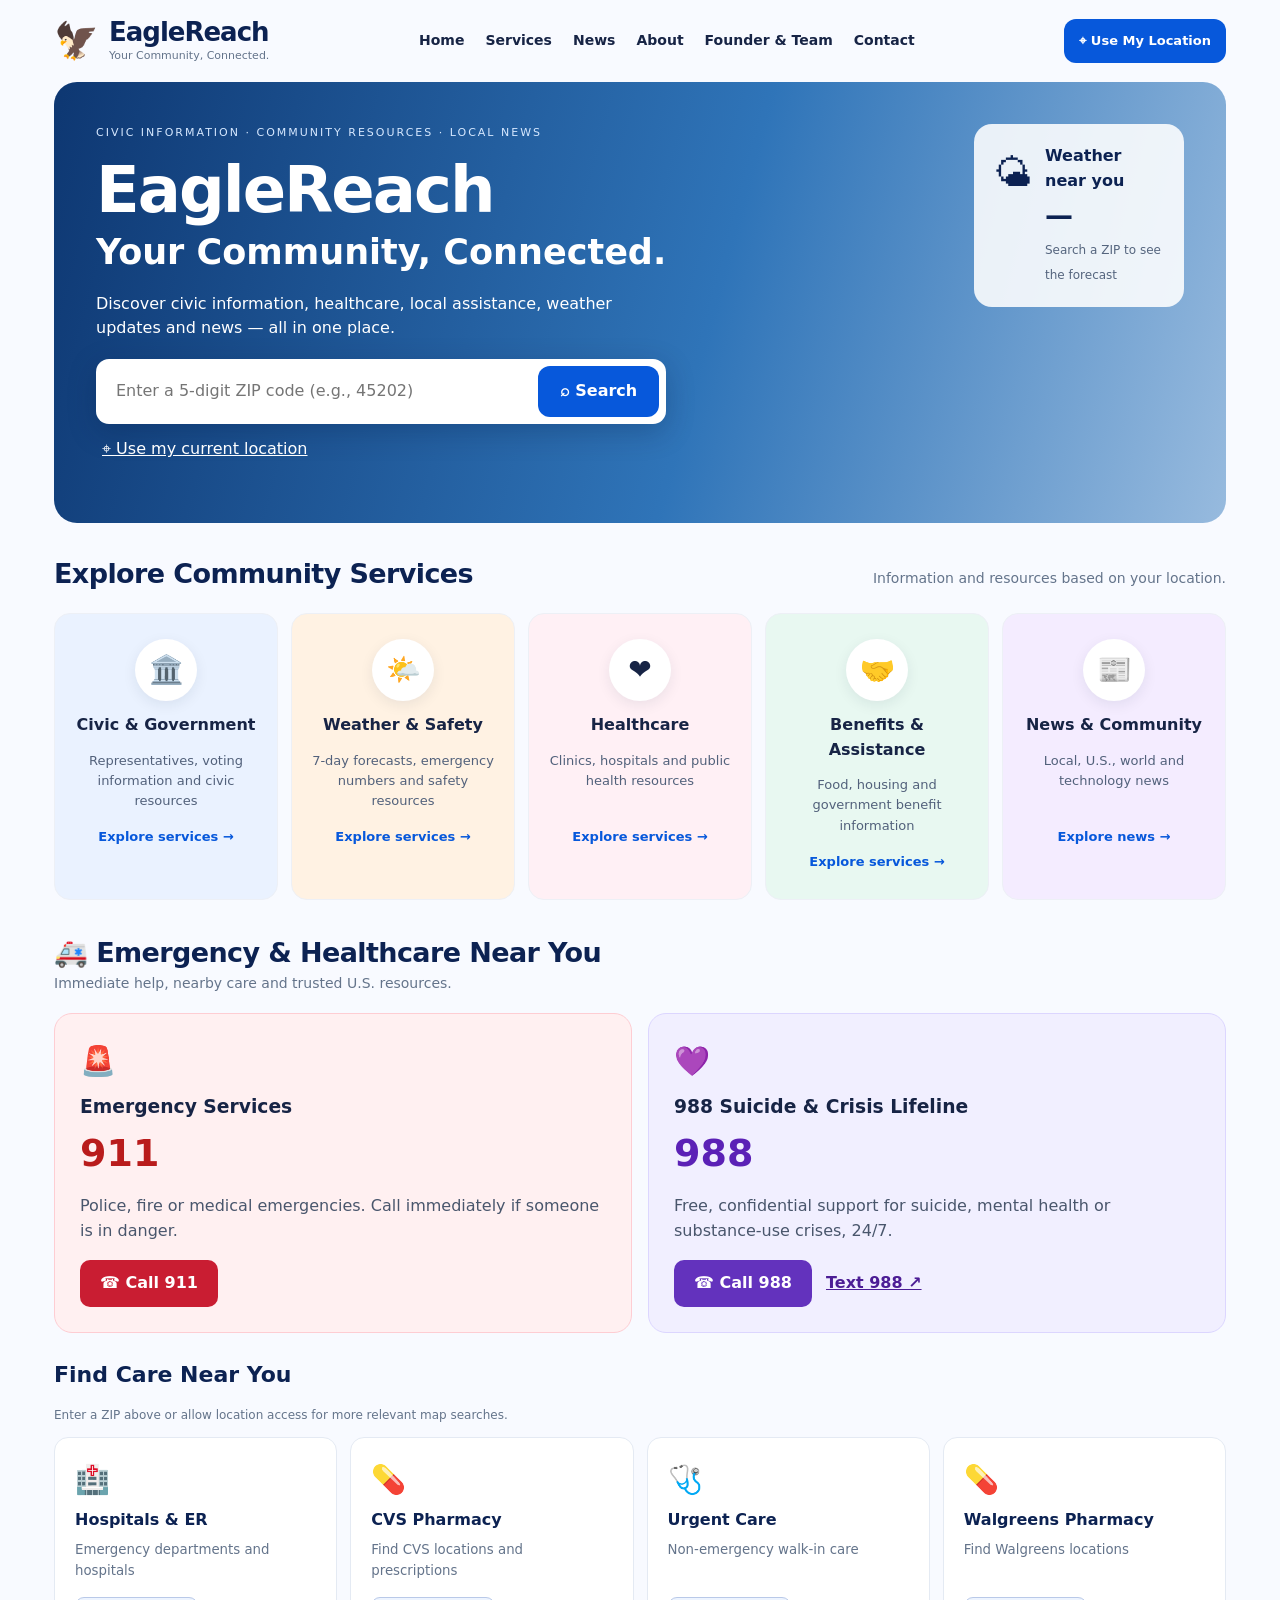
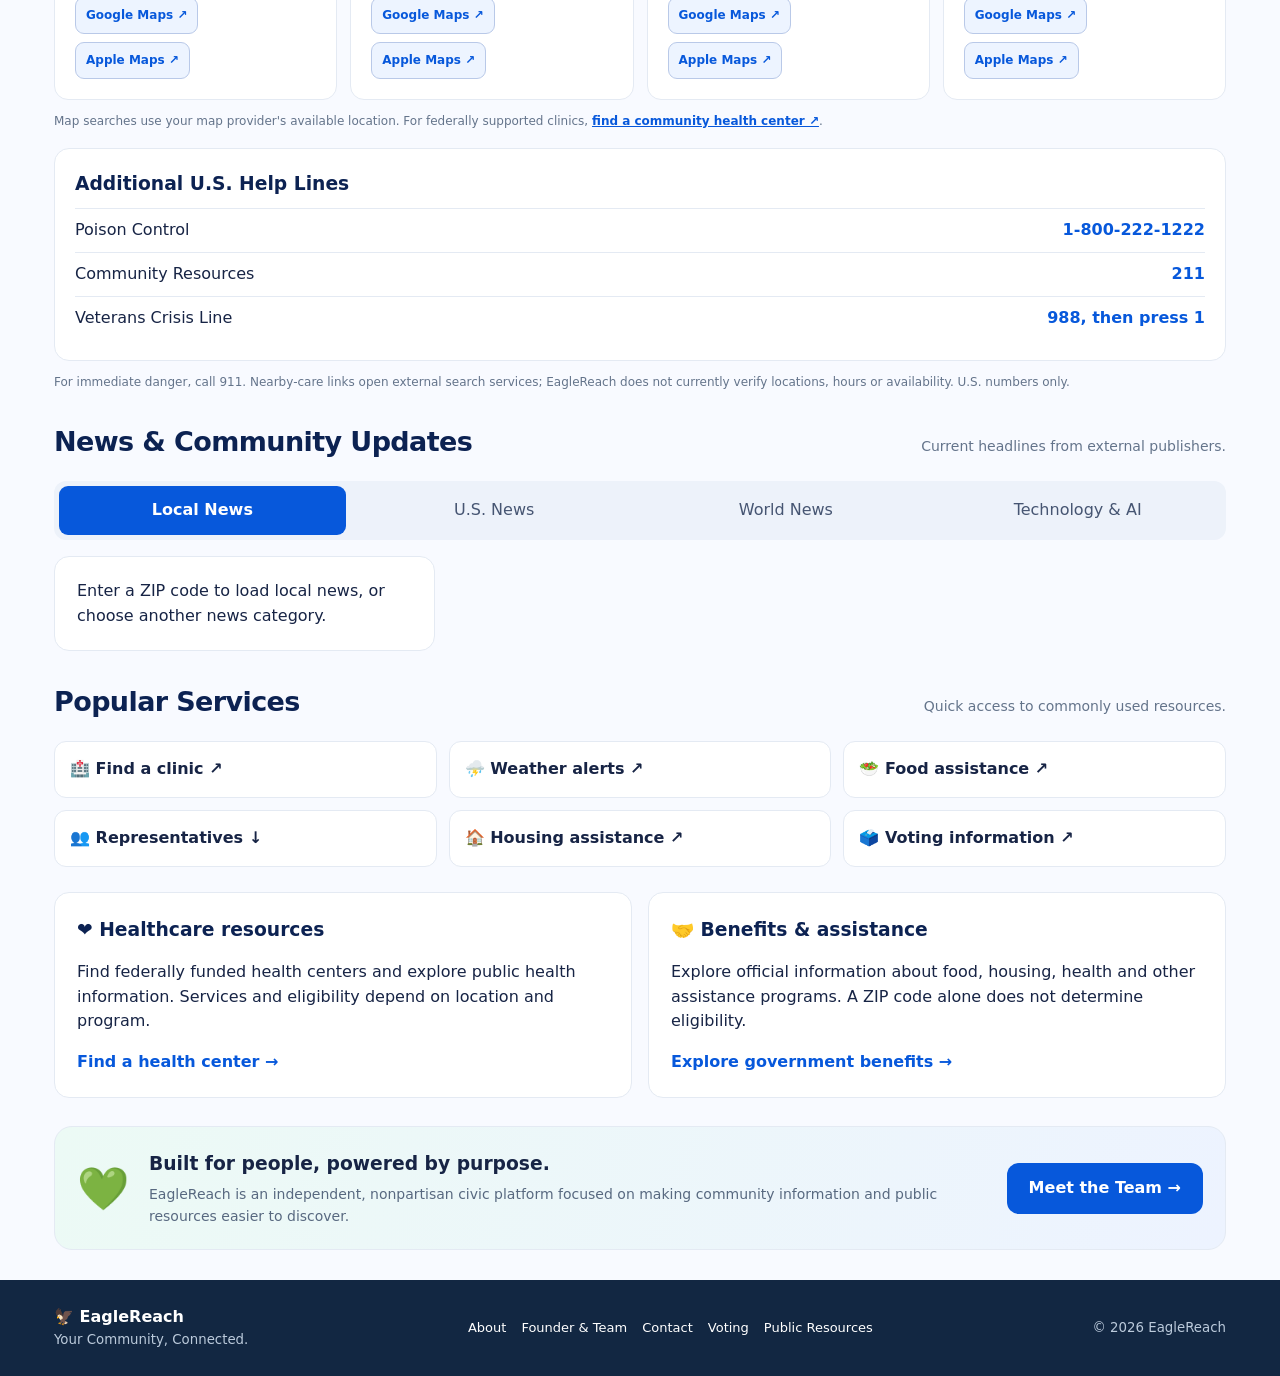
==== commit d8afeec2: "Use ZIP and consented location for nearby healthcare map searches" ====
--- a/docs/index.html
+++ b/docs/index.html
@@ -1 +1 @@
-<!doctype html><html lang="en"><head><meta charset="utf-8"><meta name="viewport" content="width=device-width,initial-scale=1"><meta name="theme-color" content="#0758db"><title>EagleReach | Your Community, Connected</title><link rel="stylesheet" href="./style.css"></head><body><header class="nav wrap"><a class="brand" href="./index.html"><span class="mark">🦅</span><span><strong>EagleReach</strong><small>Your Community, Connected.</small></span></a><nav aria-label="Main navigation"><a href="#home">Home</a><a href="#services">Services</a><a href="#news">News</a><a href="./about.html">About</a><a href="./founder.html">Founder & Team</a><a href="./contact.html">Contact</a></nav><button id="locateTop" class="button small">⌖ Use My Location</button></header><main class="wrap"><section class="hero" id="home"><div class="hero-content"><div class="eyebrow">CIVIC INFORMATION · COMMUNITY RESOURCES · LOCAL NEWS</div><h1>EagleReach</h1><h2>Your Community, Connected.</h2><p>Discover civic information, healthcare, local assistance, weather updates and news — all in one place.</p><form id="searchForm" class="search"><label class="sr-only" for="zip">Enter ZIP code</label><input id="zip" inputmode="numeric" autocomplete="postal-code" maxlength="5" placeholder="Enter a 5-digit ZIP code (e.g., 45202)" required pattern="[0-9]{5}"><button class="button" type="submit">⌕ Search</button></form><button id="locateHero" class="text-button">⌖ Use my current location</button><p id="status" role="status" aria-live="polite"></p></div><div class="hero-side"><div class="weather-chip"><span>🌤</span><div><b id="heroCity">Weather near you</b><strong id="heroTemp">—</strong><small id="heroConditions">Search a ZIP to see the forecast</small></div></div></div></section><section id="services"><div class="section-heading"><h2>Explore Community Services</h2><p>Information and resources based on your location.</p></div><div class="service-grid"><a class="service blue" href="#civic"><span class="bubble">🏛️</span><h3>Civic & Government</h3><p>Representatives, voting information and civic resources</p><b>Explore services →</b></a><a class="service orange" href="#forecast"><span class="bubble">🌤️</span><h3>Weather & Safety</h3><p>7-day forecasts, emergency numbers and safety resources</p><b>Explore services →</b></a><a class="service pink" href="#healthcare"><span class="bubble">❤️</span><h3>Healthcare</h3><p>Clinics, hospitals and public health resources</p><b>Explore services →</b></a><a class="service green" href="#benefits"><span class="bubble">🤝</span><h3>Benefits & Assistance</h3><p>Food, housing and government benefit information</p><b>Explore services →</b></a><a class="service purple" href="#news"><span class="bubble">📰</span><h3>News & Community</h3><p>Local, U.S., world and technology news</p><b>Explore news →</b></a></div></section><section id="emergency" class="emergency-section" aria-labelledby="emergency-title"><div class="section-heading"><div><h2 id="emergency-title">🚑 Emergency & Healthcare Near You</h2><p>Immediate help, nearby care and trusted U.S. resources.</p></div></div><div class="emergency-grid"><article class="emergency-card emergency-911"><span class="emergency-symbol">🚨</span><h3>Emergency Services</h3><strong>911</strong><p>Police, fire or medical emergencies. Call immediately if someone is in danger.</p><a class="emergency-action red-action" href="tel:911" aria-label="Call 911 emergency services">☎ Call 911</a></article><article class="emergency-card emergency-988"><span class="emergency-symbol">💜</span><h3>988 Suicide & Crisis Lifeline</h3><strong>988</strong><p>Free, confidential support for suicide, mental health or substance-use crises, 24/7.</p><a class="emergency-action purple-action" href="tel:988" aria-label="Call 988 crisis lifeline">☎ Call 988</a><a class="secondary-crisis-link" href="sms:988">Text 988 ↗</a></article></div><h3 class="nearby-title">Find Care Near You</h3><div class="care-grid"><article class="care-card"><span>🏥</span><b>Hospitals & ER</b><small>Emergency departments and hospitals</small><div class="map-actions"><a href="https://www.google.com/maps/search/?api=1&amp;query=emergency%20hospital%20near%20me" target="_blank" rel="noopener noreferrer" aria-label="Find Hospitals & ER on Google Maps">Google Maps ↗</a><a href="https://maps.apple.com/?q=emergency%20hospital%20near%20me" target="_blank" rel="noopener noreferrer" aria-label="Find Hospitals & ER on Apple Maps">Apple Maps ↗</a></div></article><article class="care-card"><span>💊</span><b>CVS Pharmacy</b><small>Find CVS locations and prescriptions</small><div class="map-actions"><a href="https://www.google.com/maps/search/?api=1&amp;query=CVS%20Pharmacy%20near%20me" target="_blank" rel="noopener noreferrer" aria-label="Find CVS Pharmacy on Google Maps">Google Maps ↗</a><a href="https://maps.apple.com/?q=CVS%20Pharmacy%20near%20me" target="_blank" rel="noopener noreferrer" aria-label="Find CVS Pharmacy on Apple Maps">Apple Maps ↗</a></div></article><article class="care-card"><span>🩺</span><b>Urgent Care</b><small>Non-emergency walk-in care</small><div class="map-actions"><a href="https://www.google.com/maps/search/?api=1&amp;query=urgent%20care%20near%20me" target="_blank" rel="noopener noreferrer" aria-label="Find Urgent Care on Google Maps">Google Maps ↗</a><a href="https://maps.apple.com/?q=urgent%20care%20near%20me" target="_blank" rel="noopener noreferrer" aria-label="Find Urgent Care on Apple Maps">Apple Maps ↗</a></div></article><article class="care-card"><span>💊</span><b>Walgreens Pharmacy</b><small>Find Walgreens locations</small><div class="map-actions"><a href="https://www.google.com/maps/search/?api=1&amp;query=Walgreens%20Pharmacy%20near%20me" target="_blank" rel="noopener noreferrer" aria-label="Find Walgreens Pharmacy on Google Maps">Google Maps ↗</a><a href="https://maps.apple.com/?q=Walgreens%20Pharmacy%20near%20me" target="_blank" rel="noopener noreferrer" aria-label="Find Walgreens Pharmacy on Apple Maps">Apple Maps ↗</a></div></article></div><p class="note">Map searches use your map provider's available location. For federally supported clinics, <a href="https://findahealthcenter.hrsa.gov/" target="_blank" rel="noopener noreferrer">find a community health center ↗</a>.</p><div class="helplines"><h3>Additional U.S. Help Lines</h3><div><span>Poison Control</span><a href="tel:18002221222">1-800-222-1222</a></div><div><span>Community Resources</span><a href="tel:211">211</a></div><div><span>Veterans Crisis Line</span><a href="tel:988">988, then press 1</a></div></div><p class="emergency-disclaimer">For immediate danger, call 911. Nearby-care links open external search services; EagleReach does not currently verify locations, hours or availability. U.S. numbers only.</p></section><section id="results" hidden><div class="section-heading"><h2 id="resultTitle">Your community</h2><p id="resultSubtitle"></p></div><div class="two-col"><article class="panel" id="civic"><h3>🏛️ Elected representatives</h3><div id="leaders">Search to load civic information.</div><p class="note">ZIP codes can span multiple congressional districts. Confirm district assignments using your full address.</p></article><article class="panel" id="forecast"><h3>🌤️ 7-day forecast</h3><div id="weather" class="forecast-grid">Search to load the forecast.</div></article></div></section><section id="news"><div class="section-heading"><h2>News & Community Updates</h2><p>Current headlines from external publishers.</p></div><div class="tabs" role="tablist" aria-label="News categories"><button class="active" data-news="local" role="tab" aria-selected="true">Local News</button><button data-news="us" role="tab" aria-selected="false">U.S. News</button><button data-news="world" role="tab" aria-selected="false">World News</button><button data-news="tech" role="tab" aria-selected="false">Technology & AI</button></div><div id="newsCards" class="news-grid"><div class="panel">Enter a ZIP code to load local news, or choose another news category.</div></div></section><section id="popular"><div class="section-heading"><h2>Popular Services</h2><p>Quick access to commonly used resources.</p></div><div class="quick-grid"><a href="https://findahealthcenter.hrsa.gov/" target="_blank" rel="noopener noreferrer">🏥 Find a clinic ↗</a><a href="https://www.weather.gov/" target="_blank" rel="noopener noreferrer">⛈️ Weather alerts ↗</a><a href="https://www.usa.gov/food-help" target="_blank" rel="noopener noreferrer">🥗 Food assistance ↗</a><a href="#civic">👥 Representatives ↓</a><a href="https://www.usa.gov/housing-help" target="_blank" rel="noopener noreferrer">🏠 Housing assistance ↗</a><a href="https://www.usa.gov/voting" target="_blank" rel="noopener noreferrer">🗳️ Voting information ↗</a></div></section><div class="two-col resource-panels"><section class="panel" id="healthcare"><h3>❤️ Healthcare resources</h3><p>Find federally funded health centers and explore public health information. Services and eligibility depend on location and program.</p><a href="https://findahealthcenter.hrsa.gov/" target="_blank" rel="noopener noreferrer">Find a health center →</a></section><section class="panel" id="benefits"><h3>🤝 Benefits & assistance</h3><p>Explore official information about food, housing, health and other assistance programs. A ZIP code alone does not determine eligibility.</p><a href="https://www.usa.gov/benefits" target="_blank" rel="noopener noreferrer">Explore government benefits →</a></section></div><aside class="mission"><span>💚</span><div><h3>Built for people, powered by purpose.</h3><p>EagleReach is an independent, nonpartisan civic platform focused on making community information and public resources easier to discover.</p></div><a class="button" href="./founder.html">Meet the Team →</a></aside></main><footer><div class="wrap footer-inner"><div><b>🦅 EagleReach</b><small>Your Community, Connected.</small></div><div><a href="./about.html">About</a><a href="./founder.html">Founder & Team</a><a href="./contact.html">Contact</a><a href="./vote.html">Voting</a><a href="https://www.usa.gov/" target="_blank" rel="noopener noreferrer">Public Resources</a></div><small>© 2026 EagleReach</small></div></footer><script src="./app.js" defer></script></body></html>
+<!doctype html><html lang="en"><head><meta charset="utf-8"><meta name="viewport" content="width=device-width,initial-scale=1"><meta name="theme-color" content="#0758db"><title>EagleReach | Your Community, Connected</title><link rel="stylesheet" href="./style.css"></head><body><header class="nav wrap"><a class="brand" href="./index.html"><span class="mark">🦅</span><span><strong>EagleReach</strong><small>Your Community, Connected.</small></span></a><nav aria-label="Main navigation"><a href="#home">Home</a><a href="#services">Services</a><a href="#news">News</a><a href="./about.html">About</a><a href="./founder.html">Founder & Team</a><a href="./contact.html">Contact</a></nav><button id="locateTop" class="button small">⌖ Use My Location</button></header><main class="wrap"><section class="hero" id="home"><div class="hero-content"><div class="eyebrow">CIVIC INFORMATION · COMMUNITY RESOURCES · LOCAL NEWS</div><h1>EagleReach</h1><h2>Your Community, Connected.</h2><p>Discover civic information, healthcare, local assistance, weather updates and news — all in one place.</p><form id="searchForm" class="search"><label class="sr-only" for="zip">Enter ZIP code</label><input id="zip" inputmode="numeric" autocomplete="postal-code" maxlength="5" placeholder="Enter a 5-digit ZIP code (e.g., 45202)" required pattern="[0-9]{5}"><button class="button" type="submit">⌕ Search</button></form><button id="locateHero" class="text-button">⌖ Use my current location</button><p id="status" role="status" aria-live="polite"></p></div><div class="hero-side"><div class="weather-chip"><span>🌤</span><div><b id="heroCity">Weather near you</b><strong id="heroTemp">—</strong><small id="heroConditions">Search a ZIP to see the forecast</small></div></div></div></section><section id="services"><div class="section-heading"><h2>Explore Community Services</h2><p>Information and resources based on your location.</p></div><div class="service-grid"><a class="service blue" href="#civic"><span class="bubble">🏛️</span><h3>Civic & Government</h3><p>Representatives, voting information and civic resources</p><b>Explore services →</b></a><a class="service orange" href="#forecast"><span class="bubble">🌤️</span><h3>Weather & Safety</h3><p>7-day forecasts, emergency numbers and safety resources</p><b>Explore services →</b></a><a class="service pink" href="#healthcare"><span class="bubble">❤️</span><h3>Healthcare</h3><p>Clinics, hospitals and public health resources</p><b>Explore services →</b></a><a class="service green" href="#benefits"><span class="bubble">🤝</span><h3>Benefits & Assistance</h3><p>Food, housing and government benefit information</p><b>Explore services →</b></a><a class="service purple" href="#news"><span class="bubble">📰</span><h3>News & Community</h3><p>Local, U.S., world and technology news</p><b>Explore news →</b></a></div></section><section id="emergency" class="emergency-section" aria-labelledby="emergency-title"><div class="section-heading"><div><h2 id="emergency-title">🚑 Emergency & Healthcare Near You</h2><p>Immediate help, nearby care and trusted U.S. resources.</p></div></div><div class="emergency-grid"><article class="emergency-card emergency-911"><span class="emergency-symbol">🚨</span><h3>Emergency Services</h3><strong>911</strong><p>Police, fire or medical emergencies. Call immediately if someone is in danger.</p><a class="emergency-action red-action" href="tel:911" aria-label="Call 911 emergency services">☎ Call 911</a></article><article class="emergency-card emergency-988"><span class="emergency-symbol">💜</span><h3>988 Suicide & Crisis Lifeline</h3><strong>988</strong><p>Free, confidential support for suicide, mental health or substance-use crises, 24/7.</p><a class="emergency-action purple-action" href="tel:988" aria-label="Call 988 crisis lifeline">☎ Call 988</a><a class="secondary-crisis-link" href="sms:988">Text 988 ↗</a></article></div><h3 class="nearby-title">Find Care Near You</h3><p id="careLocation" class="note" role="status" aria-live="polite">Enter a ZIP above or allow location access for more relevant map searches.</p><div class="care-grid"><article class="care-card"><span>🏥</span><b>Hospitals & ER</b><small>Emergency departments and hospitals</small><div class="map-actions"><a href="https://www.google.com/maps/search/?api=1&amp;query=emergency%20hospital%20near%20me" target="_blank" rel="noopener noreferrer" aria-label="Find Hospitals & ER on Google Maps">Google Maps ↗</a><a href="https://maps.apple.com/?q=emergency%20hospital%20near%20me" target="_blank" rel="noopener noreferrer" aria-label="Find Hospitals & ER on Apple Maps">Apple Maps ↗</a></div></article><article class="care-card"><span>💊</span><b>CVS Pharmacy</b><small>Find CVS locations and prescriptions</small><div class="map-actions"><a href="https://www.google.com/maps/search/?api=1&amp;query=CVS%20Pharmacy%20near%20me" target="_blank" rel="noopener noreferrer" aria-label="Find CVS Pharmacy on Google Maps">Google Maps ↗</a><a href="https://maps.apple.com/?q=CVS%20Pharmacy%20near%20me" target="_blank" rel="noopener noreferrer" aria-label="Find CVS Pharmacy on Apple Maps">Apple Maps ↗</a></div></article><article class="care-card"><span>🩺</span><b>Urgent Care</b><small>Non-emergency walk-in care</small><div class="map-actions"><a href="https://www.google.com/maps/search/?api=1&amp;query=urgent%20care%20near%20me" target="_blank" rel="noopener noreferrer" aria-label="Find Urgent Care on Google Maps">Google Maps ↗</a><a href="https://maps.apple.com/?q=urgent%20care%20near%20me" target="_blank" rel="noopener noreferrer" aria-label="Find Urgent Care on Apple Maps">Apple Maps ↗</a></div></article><article class="care-card"><span>💊</span><b>Walgreens Pharmacy</b><small>Find Walgreens locations</small><div class="map-actions"><a href="https://www.google.com/maps/search/?api=1&amp;query=Walgreens%20Pharmacy%20near%20me" target="_blank" rel="noopener noreferrer" aria-label="Find Walgreens Pharmacy on Google Maps">Google Maps ↗</a><a href="https://maps.apple.com/?q=Walgreens%20Pharmacy%20near%20me" target="_blank" rel="noopener noreferrer" aria-label="Find Walgreens Pharmacy on Apple Maps">Apple Maps ↗</a></div></article></div><p class="note">Map searches use your map provider's available location. For federally supported clinics, <a href="https://findahealthcenter.hrsa.gov/" target="_blank" rel="noopener noreferrer">find a community health center ↗</a>.</p><div class="helplines"><h3>Additional U.S. Help Lines</h3><div><span>Poison Control</span><a href="tel:18002221222">1-800-222-1222</a></div><div><span>Community Resources</span><a href="tel:211">211</a></div><div><span>Veterans Crisis Line</span><a href="tel:988">988, then press 1</a></div></div><p class="emergency-disclaimer">For immediate danger, call 911. Nearby-care links open external search services; EagleReach does not currently verify locations, hours or availability. U.S. numbers only.</p></section><section id="results" hidden><div class="section-heading"><h2 id="resultTitle">Your community</h2><p id="resultSubtitle"></p></div><div class="two-col"><article class="panel" id="civic"><h3>🏛️ Elected representatives</h3><div id="leaders">Search to load civic information.</div><p class="note">ZIP codes can span multiple congressional districts. Confirm district assignments using your full address.</p></article><article class="panel" id="forecast"><h3>🌤️ 7-day forecast</h3><div id="weather" class="forecast-grid">Search to load the forecast.</div></article></div></section><section id="news"><div class="section-heading"><h2>News & Community Updates</h2><p>Current headlines from external publishers.</p></div><div class="tabs" role="tablist" aria-label="News categories"><button class="active" data-news="local" role="tab" aria-selected="true">Local News</button><button data-news="us" role="tab" aria-selected="false">U.S. News</button><button data-news="world" role="tab" aria-selected="false">World News</button><button data-news="tech" role="tab" aria-selected="false">Technology & AI</button></div><div id="newsCards" class="news-grid"><div class="panel">Enter a ZIP code to load local news, or choose another news category.</div></div></section><section id="popular"><div class="section-heading"><h2>Popular Services</h2><p>Quick access to commonly used resources.</p></div><div class="quick-grid"><a href="https://findahealthcenter.hrsa.gov/" target="_blank" rel="noopener noreferrer">🏥 Find a clinic ↗</a><a href="https://www.weather.gov/" target="_blank" rel="noopener noreferrer">⛈️ Weather alerts ↗</a><a href="https://www.usa.gov/food-help" target="_blank" rel="noopener noreferrer">🥗 Food assistance ↗</a><a href="#civic">👥 Representatives ↓</a><a href="https://www.usa.gov/housing-help" target="_blank" rel="noopener noreferrer">🏠 Housing assistance ↗</a><a href="https://www.usa.gov/voting" target="_blank" rel="noopener noreferrer">🗳️ Voting information ↗</a></div></section><div class="two-col resource-panels"><section class="panel" id="healthcare"><h3>❤️ Healthcare resources</h3><p>Find federally funded health centers and explore public health information. Services and eligibility depend on location and program.</p><a href="https://findahealthcenter.hrsa.gov/" target="_blank" rel="noopener noreferrer">Find a health center →</a></section><section class="panel" id="benefits"><h3>🤝 Benefits & assistance</h3><p>Explore official information about food, housing, health and other assistance programs. A ZIP code alone does not determine eligibility.</p><a href="https://www.usa.gov/benefits" target="_blank" rel="noopener noreferrer">Explore government benefits →</a></section></div><aside class="mission"><span>💚</span><div><h3>Built for people, powered by purpose.</h3><p>EagleReach is an independent, nonpartisan civic platform focused on making community information and public resources easier to discover.</p></div><a class="button" href="./founder.html">Meet the Team →</a></aside></main><footer><div class="wrap footer-inner"><div><b>🦅 EagleReach</b><small>Your Community, Connected.</small></div><div><a href="./about.html">About</a><a href="./founder.html">Founder & Team</a><a href="./contact.html">Contact</a><a href="./vote.html">Voting</a><a href="https://www.usa.gov/" target="_blank" rel="noopener noreferrer">Public Resources</a></div><small>© 2026 EagleReach</small></div></footer><script src="./app.js" defer></script></body></html>
--- a/docs/style.css
+++ b/docs/style.css
@@ -1,4 +1,6 @@
 :root{--blue:#0758db;--navy:#0c2252;--muted:#64748b;--border:#e4eaf3}*{box-sizing:border-box}html{scroll-behavior:smooth}body{margin:0;background:#f8faff;color:#172445;font-family:Inter,system-ui,-apple-system,Segoe UI,Arial,sans-serif;line-height:1.55}a{color:inherit;text-decoration:none}button,input{font:inherit}button{cursor:pointer}.wrap{max-width:1220px;margin:auto;padding-left:24px;padding-right:24px}.nav{display:flex;align-items:center;gap:24px;justify-content:space-between;min-height:82px}.brand{display:flex;gap:10px;align-items:center;color:var(--navy)}.brand .mark{font-size:36px}.brand strong{font-size:26px;letter-spacing:-1px;display:block;line-height:1.1}.brand small{display:block;font-size:11px;color:var(--muted)}nav{display:flex;gap:21px;flex-wrap:wrap}nav a{font-size:14px;font-weight:600}nav a:hover,.text-button:hover{color:var(--blue)}.button{background:var(--blue);color:#fff;border:0;border-radius:12px;padding:13px 22px;font-weight:700;display:inline-block}.button:hover{background:#003fae}.button.small{font-size:13px;padding:12px 15px}.hero{min-height:365px;position:relative;overflow:hidden;border-radius:23px;background:linear-gradient(105deg,rgba(4,47,108,.96),rgba(3,87,169,.82) 56%,rgba(6,91,173,.4)),url('https://images.unsplash.com/photo-1477959858617-67f85cf4f1df?auto=format&fit=crop&w=1800&q=80') center/cover;display:flex;justify-content:space-between;gap:18px;padding:42px;color:white}.hero-content{max-width:690px;z-index:1}.eyebrow{font-size:11px;letter-spacing:2px;color:#d6e8ff}.hero h1{font-size:clamp(40px,5vw,68px);letter-spacing:-2px;line-height:1.1;margin:14px 0 0}.hero h2{font-size:clamp(24px,3vw,35px);margin:0}.hero p{max-width:570px;margin:12px 0 18px}.search{background:white;border-radius:13px;display:flex;padding:7px;max-width:650px;box-shadow:0 8px 28px #001c4540}.search input{flex:1;min-width:0;border:0;outline:0;padding:10px 13px;color:#142a45}.text-button{background:none;border:0;color:white;text-decoration:underline;margin-top:12px}.weather-chip{width:210px;background:#ffffffdf;color:var(--navy);padding:20px;border-radius:18px;display:flex;gap:13px;align-items:flex-start}.weather-chip span{font-size:38px}.weather-chip strong{display:block;font-size:28px}.weather-chip small{font-size:12px;color:#55657e}.section-heading{display:flex;justify-content:space-between;gap:15px;align-items:baseline;margin:30px 0 18px}.section-heading h2{margin:0;color:var(--navy);font-size:27px;letter-spacing:-.6px}.section-heading p{color:var(--muted);font-size:14px;margin:0}.service-grid{display:grid;grid-template-columns:repeat(5,minmax(0,1fr));gap:13px}.service{border:1px solid #edf0f6;border-radius:16px;text-align:center;padding:25px 15px;min-height:225px;transition:transform .15s,box-shadow .15s}.service:hover{transform:translateY(-4px);box-shadow:0 12px 25px #152d4c15}.service h3{font-size:16px;margin:12px 0 7px}.service p{font-size:13px;color:#52617b;min-height:60px}.service b{color:var(--blue);font-size:13px}.blue{background:#eaf2ff}.orange{background:#fff2e3}.pink{background:#fff0f5}.green{background:#e8f8f1}.purple{background:#f4ecff}.bubble{font-size:28px;background:white;border-radius:50%;display:inline-grid;place-items:center;width:62px;height:62px;box-shadow:0 4px 14px #0b234114}.panel{background:white;border:1px solid var(--border);border-radius:15px;padding:22px;min-width:0}.panel h3{margin:0 0 12px;color:var(--navy)}.panel a{color:var(--blue);font-weight:700}.two-col{display:grid;grid-template-columns:1fr 1fr;gap:16px}.note{font-size:12px;color:var(--muted)}.forecast-grid{display:grid;grid-template-columns:repeat(auto-fit,minmax(92px,1fr));gap:8px}.day{background:#f1f6ff;border-radius:10px;padding:10px;text-align:center;font-size:12px}.day strong{display:block;font-size:18px}.tabs{display:flex;gap:5px;background:#edf2fa;padding:5px;border-radius:12px;margin-bottom:16px}.tabs button{flex:1;border:0;border-radius:9px;background:transparent;padding:12px 5px;color:#465572}.tabs button.active{background:var(--blue);color:white;font-weight:700}.news-grid{display:grid;grid-template-columns:repeat(3,minmax(0,1fr));gap:15px}.news-card{background:white;border:1px solid var(--border);border-radius:14px;padding:22px;min-height:175px}.news-card h3{font-size:17px;line-height:1.4}.news-card small{color:var(--muted)}.news-card a{color:var(--blue);font-weight:700}.quick-grid{display:grid;grid-template-columns:repeat(3,1fr);gap:12px}.quick-grid a{background:white;border:1px solid var(--border);padding:15px;border-radius:12px;font-weight:600}.quick-grid a:hover{border-color:#7caaff}.resource-panels{margin-top:25px}.mission{margin:28px 0;background:linear-gradient(110deg,#ecfaf5,#edf3ff);border:1px solid var(--border);border-radius:18px;padding:22px;display:flex;align-items:center;gap:20px}.mission>span{font-size:42px}.mission div{flex:1}.mission h3{margin:0}.mission p{color:#586980;margin:6px 0 0;font-size:14px}footer{background:#122742;color:white;margin-top:30px}.footer-inner{display:flex;justify-content:space-between;align-items:center;gap:25px;padding-top:25px;padding-bottom:25px}.footer-inner small{display:block;color:#bbcadb}.footer-inner>div:nth-child(2){display:flex;gap:15px;flex-wrap:wrap;font-size:13px}.sr-only{position:absolute;width:1px;height:1px;overflow:hidden;clip:rect(0,0,0,0)}#status{font-size:13px}#results[hidden]{display:none}@media(max-width:950px){.nav{flex-wrap:wrap;padding-top:15px;padding-bottom:15px}.nav nav{order:3;width:100%;justify-content:center}.service-grid{grid-template-columns:repeat(3,1fr)}.hero{padding:30px}.news-grid{grid-template-columns:repeat(2,1fr)}}@media(max-width:650px){.wrap{padding-left:15px;padding-right:15px}.nav{gap:12px}.nav nav{gap:12px}.nav nav a{font-size:12px}.hero{flex-direction:column;padding:25px 20px}.hero-side{display:none}.hero h1{font-size:44px}.search{flex-wrap:wrap}.search input{width:100%;flex-basis:100%}.search .button{width:100%}.service-grid,.news-grid,.two-col{grid-template-columns:1fr 1fr}.service{padding:18px 10px;min-height:210px}.service-grid .service:last-child{grid-column:1/-1}.section-heading{display:block}.section-heading h2{font-size:23px}.quick-grid{grid-template-columns:1fr 1fr}.tabs{overflow-x:auto}.tabs button{min-width:95px;font-size:12px}.mission{flex-wrap:wrap}.mission .button{width:100%;text-align:center}.footer-inner{flex-direction:column;align-items:flex-start}}@media(max-width:430px){.news-grid,.two-col{grid-template-columns:1fr}}
 
 /* EagleReach V3 emergency and healthcare */
-.emergency-section{margin-top:32px;scroll-margin-top:20px}.emergency-grid{display:grid;grid-template-columns:repeat(2,minmax(0,1fr));gap:16px}.emergency-card{border-radius:18px;padding:25px;border:1px solid var(--border)}.emergency-911{background:#fff0f1;border-color:#fecdd3}.emergency-988{background:#f1efff;border-color:#dcd6ff}.emergency-symbol{font-size:29px}.emergency-card h3{margin:8px 0;color:#172445}.emergency-card strong{display:block;font-size:38px;line-height:1.3}.emergency-911 strong{color:#b91c1c}.emergency-988 strong{color:#5b21b6}.emergency-card p{color:#49566c;min-height:50px}.emergency-action{display:inline-block;border-radius:10px;padding:11px 20px;color:white;font-weight:750}.red-action{background:#c91d32}.purple-action{background:#6332bd}.secondary-crisis-link{display:inline-block;margin-left:14px;color:#4c1d95;text-decoration:underline;font-weight:650}.nearby-title{color:var(--navy);font-size:22px;margin:25px 0 14px}.care-grid{display:grid;grid-template-columns:repeat(4,minmax(0,1fr));gap:13px}.care-card{background:white;border:1px solid var(--border);border-radius:14px;padding:20px;display:flex;flex-direction:column;gap:7px;transition:transform .15s,box-shadow .15s}.care-card:hover{transform:translateY(-3px);box-shadow:0 10px 20px #152d4c15}.care-card span{font-size:28px}.care-card b{color:var(--navy)}.care-card small{color:var(--muted);flex:1}.care-card em{font-size:13px;color:var(--blue);font-weight:700;font-style:normal}.helplines{background:white;border:1px solid var(--border);border-radius:15px;padding:20px;margin-top:18px}.helplines h3{margin:0 0 10px;color:var(--navy)}.helplines>div{display:flex;justify-content:space-between;gap:12px;padding:9px 0;border-top:1px solid var(--border)}.helplines a{color:var(--blue);font-weight:700}.emergency-disclaimer{color:var(--muted);font-size:12px;margin-top:12px}@media(max-width:850px){.care-grid{grid-template-columns:repeat(2,minmax(0,1fr))}}@media(max-width:540px){.emergency-grid{grid-template-columns:1fr}.emergency-card p{min-height:0}.care-grid{grid-template-columns:repeat(2,minmax(0,1fr))}.helplines>div{flex-wrap:wrap}}+.emergency-section{margin-top:32px;scroll-margin-top:20px}.emergency-grid{display:grid;grid-template-columns:repeat(2,minmax(0,1fr));gap:16px}.emergency-card{border-radius:18px;padding:25px;border:1px solid var(--border)}.emergency-911{background:#fff0f1;border-color:#fecdd3}.emergency-988{background:#f1efff;border-color:#dcd6ff}.emergency-symbol{font-size:29px}.emergency-card h3{margin:8px 0;color:#172445}.emergency-card strong{display:block;font-size:38px;line-height:1.3}.emergency-911 strong{color:#b91c1c}.emergency-988 strong{color:#5b21b6}.emergency-card p{color:#49566c;min-height:50px}.emergency-action{display:inline-block;border-radius:10px;padding:11px 20px;color:white;font-weight:750}.red-action{background:#c91d32}.purple-action{background:#6332bd}.secondary-crisis-link{display:inline-block;margin-left:14px;color:#4c1d95;text-decoration:underline;font-weight:650}.nearby-title{color:var(--navy);font-size:22px;margin:25px 0 14px}.care-grid{display:grid;grid-template-columns:repeat(4,minmax(0,1fr));gap:13px}.care-card{background:white;border:1px solid var(--border);border-radius:14px;padding:20px;display:flex;flex-direction:column;gap:7px;transition:transform .15s,box-shadow .15s}.care-card:hover{transform:translateY(-3px);box-shadow:0 10px 20px #152d4c15}.care-card span{font-size:28px}.care-card b{color:var(--navy)}.care-card small{color:var(--muted);flex:1}.care-card em{font-size:13px;color:var(--blue);font-weight:700;font-style:normal}.helplines{background:white;border:1px solid var(--border);border-radius:15px;padding:20px;margin-top:18px}.helplines h3{margin:0 0 10px;color:var(--navy)}.helplines>div{display:flex;justify-content:space-between;gap:12px;padding:9px 0;border-top:1px solid var(--border)}.helplines a{color:var(--blue);font-weight:700}.emergency-disclaimer{color:var(--muted);font-size:12px;margin-top:12px}@media(max-width:850px){.care-grid{grid-template-columns:repeat(2,minmax(0,1fr))}}@media(max-width:540px){.emergency-grid{grid-template-columns:1fr}.emergency-card p{min-height:0}.care-grid{grid-template-columns:repeat(2,minmax(0,1fr))}.helplines>div{flex-wrap:wrap}}
+/* Map choices for nearby healthcare */
+.map-actions{display:flex;flex-wrap:wrap;gap:8px;margin-top:9px}.map-actions a{display:inline-flex;align-items:center;justify-content:center;border:1px solid #b9c9e8;background:#edf4ff;border-radius:9px;padding:8px 10px;color:#0758db;font-size:12px;font-weight:750}.map-actions a:hover{background:#dbeafe}.emergency-section>.note a{color:#0758db;text-decoration:underline;font-weight:650}
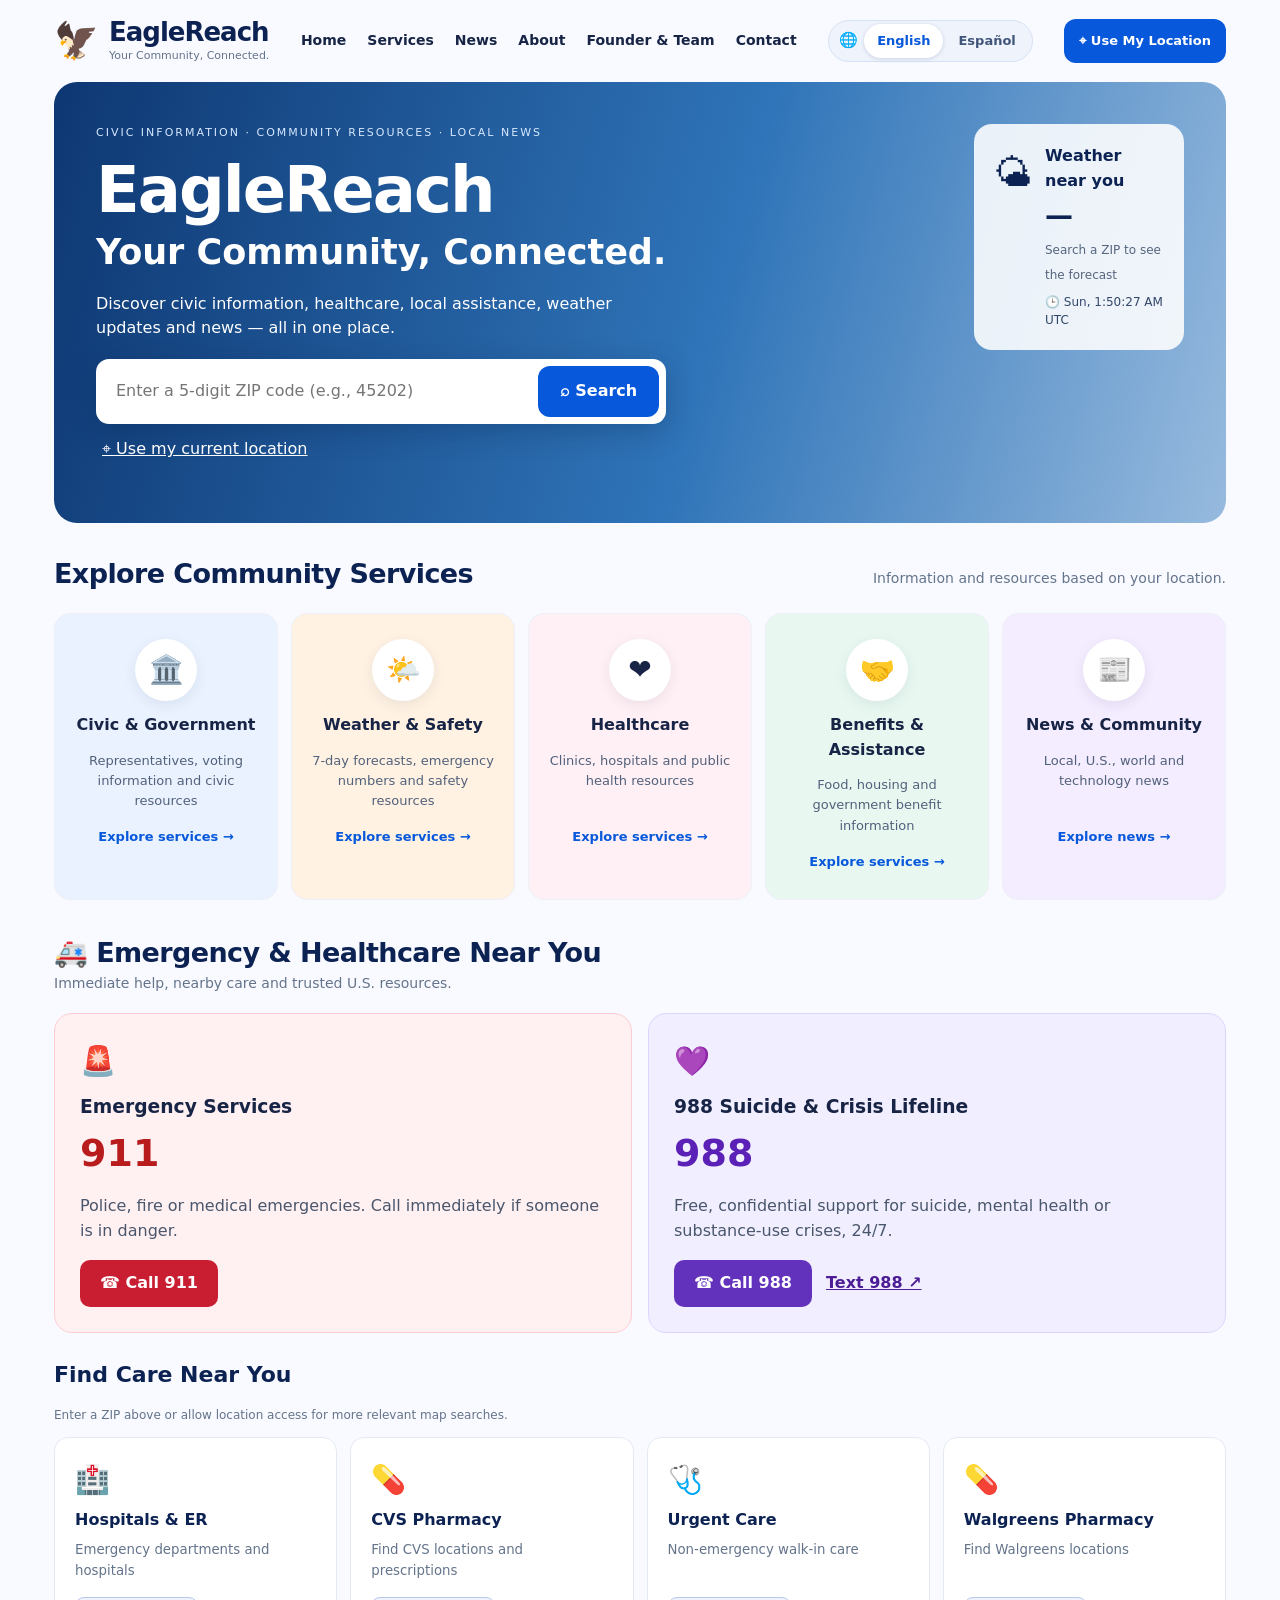
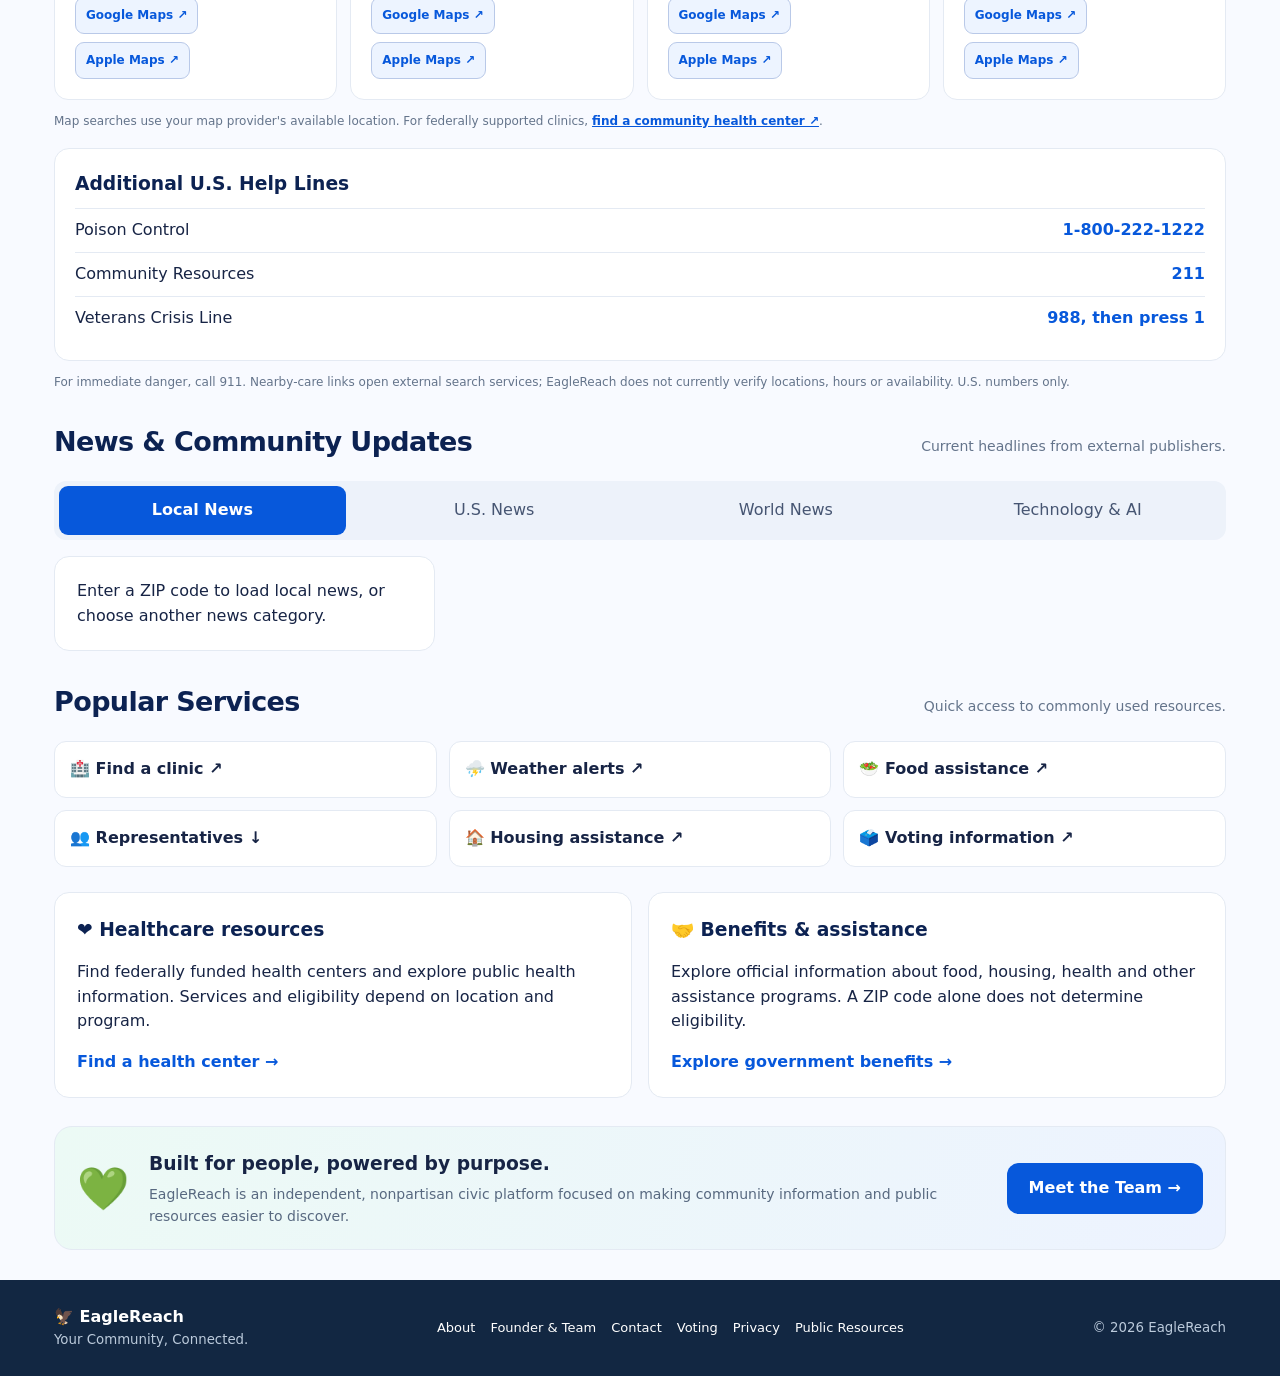
==== commit 42808b42: "Add files via upload" ====
--- a/docs/index.html
+++ b/docs/index.html
@@ -1 +1 @@
-<!doctype html><html lang="en"><head><meta charset="utf-8"><meta name="viewport" content="width=device-width,initial-scale=1"><meta name="theme-color" content="#0758db"><title>EagleReach | Your Community, Connected</title><link rel="stylesheet" href="./style.css"></head><body><header class="nav wrap"><a class="brand" href="./index.html"><span class="mark">🦅</span><span><strong>EagleReach</strong><small>Your Community, Connected.</small></span></a><nav aria-label="Main navigation"><a href="#home">Home</a><a href="#services">Services</a><a href="#news">News</a><a href="./about.html">About</a><a href="./founder.html">Founder & Team</a><a href="./contact.html">Contact</a></nav><button id="locateTop" class="button small">⌖ Use My Location</button></header><main class="wrap"><section class="hero" id="home"><div class="hero-content"><div class="eyebrow">CIVIC INFORMATION · COMMUNITY RESOURCES · LOCAL NEWS</div><h1>EagleReach</h1><h2>Your Community, Connected.</h2><p>Discover civic information, healthcare, local assistance, weather updates and news — all in one place.</p><form id="searchForm" class="search"><label class="sr-only" for="zip">Enter ZIP code</label><input id="zip" inputmode="numeric" autocomplete="postal-code" maxlength="5" placeholder="Enter a 5-digit ZIP code (e.g., 45202)" required pattern="[0-9]{5}"><button class="button" type="submit">⌕ Search</button></form><button id="locateHero" class="text-button">⌖ Use my current location</button><p id="status" role="status" aria-live="polite"></p></div><div class="hero-side"><div class="weather-chip"><span>🌤</span><div><b id="heroCity">Weather near you</b><strong id="heroTemp">—</strong><small id="heroConditions">Search a ZIP to see the forecast</small></div></div></div></section><section id="services"><div class="section-heading"><h2>Explore Community Services</h2><p>Information and resources based on your location.</p></div><div class="service-grid"><a class="service blue" href="#civic"><span class="bubble">🏛️</span><h3>Civic & Government</h3><p>Representatives, voting information and civic resources</p><b>Explore services →</b></a><a class="service orange" href="#forecast"><span class="bubble">🌤️</span><h3>Weather & Safety</h3><p>7-day forecasts, emergency numbers and safety resources</p><b>Explore services →</b></a><a class="service pink" href="#healthcare"><span class="bubble">❤️</span><h3>Healthcare</h3><p>Clinics, hospitals and public health resources</p><b>Explore services →</b></a><a class="service green" href="#benefits"><span class="bubble">🤝</span><h3>Benefits & Assistance</h3><p>Food, housing and government benefit information</p><b>Explore services →</b></a><a class="service purple" href="#news"><span class="bubble">📰</span><h3>News & Community</h3><p>Local, U.S., world and technology news</p><b>Explore news →</b></a></div></section><section id="emergency" class="emergency-section" aria-labelledby="emergency-title"><div class="section-heading"><div><h2 id="emergency-title">🚑 Emergency & Healthcare Near You</h2><p>Immediate help, nearby care and trusted U.S. resources.</p></div></div><div class="emergency-grid"><article class="emergency-card emergency-911"><span class="emergency-symbol">🚨</span><h3>Emergency Services</h3><strong>911</strong><p>Police, fire or medical emergencies. Call immediately if someone is in danger.</p><a class="emergency-action red-action" href="tel:911" aria-label="Call 911 emergency services">☎ Call 911</a></article><article class="emergency-card emergency-988"><span class="emergency-symbol">💜</span><h3>988 Suicide & Crisis Lifeline</h3><strong>988</strong><p>Free, confidential support for suicide, mental health or substance-use crises, 24/7.</p><a class="emergency-action purple-action" href="tel:988" aria-label="Call 988 crisis lifeline">☎ Call 988</a><a class="secondary-crisis-link" href="sms:988">Text 988 ↗</a></article></div><h3 class="nearby-title">Find Care Near You</h3><p id="careLocation" class="note" role="status" aria-live="polite">Enter a ZIP above or allow location access for more relevant map searches.</p><div class="care-grid"><article class="care-card"><span>🏥</span><b>Hospitals & ER</b><small>Emergency departments and hospitals</small><div class="map-actions"><a href="https://www.google.com/maps/search/?api=1&amp;query=emergency%20hospital%20near%20me" target="_blank" rel="noopener noreferrer" aria-label="Find Hospitals & ER on Google Maps">Google Maps ↗</a><a href="https://maps.apple.com/?q=emergency%20hospital%20near%20me" target="_blank" rel="noopener noreferrer" aria-label="Find Hospitals & ER on Apple Maps">Apple Maps ↗</a></div></article><article class="care-card"><span>💊</span><b>CVS Pharmacy</b><small>Find CVS locations and prescriptions</small><div class="map-actions"><a href="https://www.google.com/maps/search/?api=1&amp;query=CVS%20Pharmacy%20near%20me" target="_blank" rel="noopener noreferrer" aria-label="Find CVS Pharmacy on Google Maps">Google Maps ↗</a><a href="https://maps.apple.com/?q=CVS%20Pharmacy%20near%20me" target="_blank" rel="noopener noreferrer" aria-label="Find CVS Pharmacy on Apple Maps">Apple Maps ↗</a></div></article><article class="care-card"><span>🩺</span><b>Urgent Care</b><small>Non-emergency walk-in care</small><div class="map-actions"><a href="https://www.google.com/maps/search/?api=1&amp;query=urgent%20care%20near%20me" target="_blank" rel="noopener noreferrer" aria-label="Find Urgent Care on Google Maps">Google Maps ↗</a><a href="https://maps.apple.com/?q=urgent%20care%20near%20me" target="_blank" rel="noopener noreferrer" aria-label="Find Urgent Care on Apple Maps">Apple Maps ↗</a></div></article><article class="care-card"><span>💊</span><b>Walgreens Pharmacy</b><small>Find Walgreens locations</small><div class="map-actions"><a href="https://www.google.com/maps/search/?api=1&amp;query=Walgreens%20Pharmacy%20near%20me" target="_blank" rel="noopener noreferrer" aria-label="Find Walgreens Pharmacy on Google Maps">Google Maps ↗</a><a href="https://maps.apple.com/?q=Walgreens%20Pharmacy%20near%20me" target="_blank" rel="noopener noreferrer" aria-label="Find Walgreens Pharmacy on Apple Maps">Apple Maps ↗</a></div></article></div><p class="note">Map searches use your map provider's available location. For federally supported clinics, <a href="https://findahealthcenter.hrsa.gov/" target="_blank" rel="noopener noreferrer">find a community health center ↗</a>.</p><div class="helplines"><h3>Additional U.S. Help Lines</h3><div><span>Poison Control</span><a href="tel:18002221222">1-800-222-1222</a></div><div><span>Community Resources</span><a href="tel:211">211</a></div><div><span>Veterans Crisis Line</span><a href="tel:988">988, then press 1</a></div></div><p class="emergency-disclaimer">For immediate danger, call 911. Nearby-care links open external search services; EagleReach does not currently verify locations, hours or availability. U.S. numbers only.</p></section><section id="results" hidden><div class="section-heading"><h2 id="resultTitle">Your community</h2><p id="resultSubtitle"></p></div><div class="two-col"><article class="panel" id="civic"><h3>🏛️ Elected representatives</h3><div id="leaders">Search to load civic information.</div><p class="note">ZIP codes can span multiple congressional districts. Confirm district assignments using your full address.</p></article><article class="panel" id="forecast"><h3>🌤️ 7-day forecast</h3><div id="weather" class="forecast-grid">Search to load the forecast.</div></article></div></section><section id="news"><div class="section-heading"><h2>News & Community Updates</h2><p>Current headlines from external publishers.</p></div><div class="tabs" role="tablist" aria-label="News categories"><button class="active" data-news="local" role="tab" aria-selected="true">Local News</button><button data-news="us" role="tab" aria-selected="false">U.S. News</button><button data-news="world" role="tab" aria-selected="false">World News</button><button data-news="tech" role="tab" aria-selected="false">Technology & AI</button></div><div id="newsCards" class="news-grid"><div class="panel">Enter a ZIP code to load local news, or choose another news category.</div></div></section><section id="popular"><div class="section-heading"><h2>Popular Services</h2><p>Quick access to commonly used resources.</p></div><div class="quick-grid"><a href="https://findahealthcenter.hrsa.gov/" target="_blank" rel="noopener noreferrer">🏥 Find a clinic ↗</a><a href="https://www.weather.gov/" target="_blank" rel="noopener noreferrer">⛈️ Weather alerts ↗</a><a href="https://www.usa.gov/food-help" target="_blank" rel="noopener noreferrer">🥗 Food assistance ↗</a><a href="#civic">👥 Representatives ↓</a><a href="https://www.usa.gov/housing-help" target="_blank" rel="noopener noreferrer">🏠 Housing assistance ↗</a><a href="https://www.usa.gov/voting" target="_blank" rel="noopener noreferrer">🗳️ Voting information ↗</a></div></section><div class="two-col resource-panels"><section class="panel" id="healthcare"><h3>❤️ Healthcare resources</h3><p>Find federally funded health centers and explore public health information. Services and eligibility depend on location and program.</p><a href="https://findahealthcenter.hrsa.gov/" target="_blank" rel="noopener noreferrer">Find a health center →</a></section><section class="panel" id="benefits"><h3>🤝 Benefits & assistance</h3><p>Explore official information about food, housing, health and other assistance programs. A ZIP code alone does not determine eligibility.</p><a href="https://www.usa.gov/benefits" target="_blank" rel="noopener noreferrer">Explore government benefits →</a></section></div><aside class="mission"><span>💚</span><div><h3>Built for people, powered by purpose.</h3><p>EagleReach is an independent, nonpartisan civic platform focused on making community information and public resources easier to discover.</p></div><a class="button" href="./founder.html">Meet the Team →</a></aside></main><footer><div class="wrap footer-inner"><div><b>🦅 EagleReach</b><small>Your Community, Connected.</small></div><div><a href="./about.html">About</a><a href="./founder.html">Founder & Team</a><a href="./contact.html">Contact</a><a href="./vote.html">Voting</a><a href="https://www.usa.gov/" target="_blank" rel="noopener noreferrer">Public Resources</a></div><small>© 2026 EagleReach</small></div></footer><script src="./app.js" defer></script></body></html>
+<!doctype html><html lang="en"><head><meta charset="utf-8"><meta name="viewport" content="width=device-width,initial-scale=1"><meta name="theme-color" content="#0758db"><title>EagleReach | Your Community, Connected</title><meta name="description" content="Type a U.S. ZIP code to see who represents you in Congress, weather alerts, local news and nearby care. Free and nonpartisan."><link rel="canonical" href="https://vikesh2608.github.io/EagleReach-v2/"><meta property="og:type" content="website"><meta property="og:site_name" content="EagleReach"><meta property="og:title" content="EagleReach | Your Community, Connected"><meta property="og:description" content="Type a U.S. ZIP code to see who represents you in Congress, weather alerts, local news and nearby care. Free and nonpartisan."><meta property="og:url" content="https://vikesh2608.github.io/EagleReach-v2/"><meta property="og:image" content="https://vikesh2608.github.io/EagleReach-v2/og-image.jpg"><meta property="og:image:width" content="1200"><meta property="og:image:height" content="630"><meta property="og:image:alt" content="EagleReach: type a ZIP code to see your representatives, weather alerts and local news"><meta name="twitter:card" content="summary_large_image"><meta name="twitter:title" content="EagleReach | Your Community, Connected"><meta name="twitter:description" content="Type a U.S. ZIP code to see who represents you in Congress, weather alerts, local news and nearby care. Free and nonpartisan."><meta name="twitter:image" content="https://vikesh2608.github.io/EagleReach-v2/og-image.jpg"><link rel="stylesheet" href="./style.css"></head><body><header class="nav wrap"><a class="brand" href="./index.html"><span class="mark">🦅</span><span><strong>EagleReach</strong><small>Your Community, Connected.</small></span></a><nav aria-label="Main navigation"><a href="#home">Home</a><a href="#services">Services</a><a href="#news">News</a><a href="./about.html">About</a><a href="./founder.html">Founder & Team</a><a href="./contact.html">Contact</a></nav><div id="langSwitch" class="lang-switch" role="group" aria-label="Language / Idioma"><span class="globe" aria-hidden="true">🌐</span><button type="button" data-lang="en" lang="en" aria-pressed="true"><span class="long">English</span><span class="short">EN</span></button><button type="button" data-lang="es" lang="es" aria-pressed="false"><span class="long">Español</span><span class="short">ES</span></button></div><button id="locateTop" class="button small">⌖ Use My Location</button></header><main class="wrap"><section class="hero" id="home"><div class="hero-content"><div class="eyebrow">CIVIC INFORMATION · COMMUNITY RESOURCES · LOCAL NEWS</div><h1>EagleReach</h1><h2>Your Community, Connected.</h2><p>Discover civic information, healthcare, local assistance, weather updates and news — all in one place.</p><form id="searchForm" class="search"><label class="sr-only" for="zip">Enter ZIP code</label><input id="zip" inputmode="numeric" autocomplete="postal-code" maxlength="5" placeholder="Enter a 5-digit ZIP code (e.g., 45202)" required pattern="[0-9]{5}"><button class="button" type="submit">⌕ Search</button></form><button id="locateHero" class="text-button">⌖ Use my current location</button><p id="status" role="status" aria-live="polite"></p></div><div class="hero-side"><div class="weather-chip"><span>🌤</span><div><b id="heroCity">Weather near you</b><strong id="heroTemp">—</strong><small id="heroConditions">Search a ZIP to see the forecast</small><small id="heroClock" class="clock"></small></div></div></div></section><section id="services"><div class="section-heading"><h2>Explore Community Services</h2><p>Information and resources based on your location.</p></div><div class="service-grid"><a class="service blue" href="#civic"><span class="bubble">🏛️</span><h3>Civic & Government</h3><p>Representatives, voting information and civic resources</p><b>Explore services →</b></a><a class="service orange" href="#forecast"><span class="bubble">🌤️</span><h3>Weather & Safety</h3><p>7-day forecasts, emergency numbers and safety resources</p><b>Explore services →</b></a><a class="service pink" href="#healthcare"><span class="bubble">❤️</span><h3>Healthcare</h3><p>Clinics, hospitals and public health resources</p><b>Explore services →</b></a><a class="service green" href="#benefits"><span class="bubble">🤝</span><h3>Benefits & Assistance</h3><p>Food, housing and government benefit information</p><b>Explore services →</b></a><a class="service purple" href="#news"><span class="bubble">📰</span><h3>News & Community</h3><p>Local, U.S., world and technology news</p><b>Explore news →</b></a></div></section><section id="emergency" class="emergency-section" aria-labelledby="emergency-title"><div class="section-heading"><div><h2 id="emergency-title">🚑 Emergency & Healthcare Near You</h2><p>Immediate help, nearby care and trusted U.S. resources.</p></div></div><div class="emergency-grid"><article class="emergency-card emergency-911"><span class="emergency-symbol">🚨</span><h3>Emergency Services</h3><strong>911</strong><p>Police, fire or medical emergencies. Call immediately if someone is in danger.</p><a class="emergency-action red-action" href="tel:911" aria-label="Call 911 emergency services">☎ Call 911</a></article><article class="emergency-card emergency-988"><span class="emergency-symbol">💜</span><h3>988 Suicide & Crisis Lifeline</h3><strong>988</strong><p>Free, confidential support for suicide, mental health or substance-use crises, 24/7.</p><a class="emergency-action purple-action" href="tel:988" aria-label="Call 988 crisis lifeline">☎ Call 988</a><a class="secondary-crisis-link" href="sms:988">Text 988 ↗</a></article></div><h3 class="nearby-title">Find Care Near You</h3><p id="careLocation" class="note" role="status" aria-live="polite">Enter a ZIP above or allow location access for more relevant map searches.</p><div class="care-grid"><article class="care-card"><span>🏥</span><b>Hospitals & ER</b><small>Emergency departments and hospitals</small><div class="map-actions"><a href="https://www.google.com/maps/search/?api=1&amp;query=emergency%20hospital%20near%20me" target="_blank" rel="noopener noreferrer" aria-label="Find Hospitals & ER on Google Maps">Google Maps ↗</a><a href="https://maps.apple.com/?q=emergency%20hospital%20near%20me" target="_blank" rel="noopener noreferrer" aria-label="Find Hospitals & ER on Apple Maps">Apple Maps ↗</a></div></article><article class="care-card"><span>💊</span><b>CVS Pharmacy</b><small>Find CVS locations and prescriptions</small><div class="map-actions"><a href="https://www.google.com/maps/search/?api=1&amp;query=CVS%20Pharmacy%20near%20me" target="_blank" rel="noopener noreferrer" aria-label="Find CVS Pharmacy on Google Maps">Google Maps ↗</a><a href="https://maps.apple.com/?q=CVS%20Pharmacy%20near%20me" target="_blank" rel="noopener noreferrer" aria-label="Find CVS Pharmacy on Apple Maps">Apple Maps ↗</a></div></article><article class="care-card"><span>🩺</span><b>Urgent Care</b><small>Non-emergency walk-in care</small><div class="map-actions"><a href="https://www.google.com/maps/search/?api=1&amp;query=urgent%20care%20near%20me" target="_blank" rel="noopener noreferrer" aria-label="Find Urgent Care on Google Maps">Google Maps ↗</a><a href="https://maps.apple.com/?q=urgent%20care%20near%20me" target="_blank" rel="noopener noreferrer" aria-label="Find Urgent Care on Apple Maps">Apple Maps ↗</a></div></article><article class="care-card"><span>💊</span><b>Walgreens Pharmacy</b><small>Find Walgreens locations</small><div class="map-actions"><a href="https://www.google.com/maps/search/?api=1&amp;query=Walgreens%20Pharmacy%20near%20me" target="_blank" rel="noopener noreferrer" aria-label="Find Walgreens Pharmacy on Google Maps">Google Maps ↗</a><a href="https://maps.apple.com/?q=Walgreens%20Pharmacy%20near%20me" target="_blank" rel="noopener noreferrer" aria-label="Find Walgreens Pharmacy on Apple Maps">Apple Maps ↗</a></div></article></div><p class="note">Map searches use your map provider's available location. For federally supported clinics, <a href="https://findahealthcenter.hrsa.gov/" target="_blank" rel="noopener noreferrer">find a community health center ↗</a>.</p><div class="helplines"><h3>Additional U.S. Help Lines</h3><div><span>Poison Control</span><a href="tel:18002221222">1-800-222-1222</a></div><div><span>Community Resources</span><a href="tel:211">211</a></div><div><span>Veterans Crisis Line</span><a href="tel:988">988, then press 1</a></div></div><p class="emergency-disclaimer">For immediate danger, call 911. Nearby-care links open external search services; EagleReach does not currently verify locations, hours or availability. U.S. numbers only.</p></section><section id="results" hidden><div class="section-heading"><div><h2 id="resultTitle">Your community</h2><p id="resultSubtitle"></p></div><div class="share-wrap"><button id="shareBtn" class="share-button" type="button">🔗 Share these results</button><span id="shareMsg" role="status" aria-live="polite"></span></div></div><div class="two-col"><article class="panel" id="civic"><h3>🏛️ Elected representatives</h3><div id="leaders">Search to load civic information.</div><p class="note">ZIP codes can span multiple congressional districts. Confirm district assignments using your full address.</p></article><article class="panel" id="forecast"><h3>🌤️ 7-day forecast</h3><div id="alerts" aria-live="polite"></div><div id="weather" class="forecast-grid">Search to load the forecast.</div><p class="note live-line"><span id="localClock"></span><span id="updatedAt"></span></p></article></div></section><section id="news"><div class="section-heading"><h2>News & Community Updates</h2><p>Current headlines from external publishers.</p></div><div class="tabs" role="tablist" aria-label="News categories"><button class="active" data-news="local" role="tab" aria-selected="true">Local News</button><button data-news="us" role="tab" aria-selected="false">U.S. News</button><button data-news="world" role="tab" aria-selected="false">World News</button><button data-news="tech" role="tab" aria-selected="false">Technology & AI</button></div><div id="newsCards" class="news-grid"><div class="panel">Enter a ZIP code to load local news, or choose another news category.</div></div></section><section id="popular"><div class="section-heading"><h2>Popular Services</h2><p>Quick access to commonly used resources.</p></div><div class="quick-grid"><a href="https://findahealthcenter.hrsa.gov/" target="_blank" rel="noopener noreferrer">🏥 Find a clinic ↗</a><a href="https://www.weather.gov/" target="_blank" rel="noopener noreferrer">⛈️ Weather alerts ↗</a><a href="https://www.usa.gov/food-help" target="_blank" rel="noopener noreferrer">🥗 Food assistance ↗</a><a href="#civic">👥 Representatives ↓</a><a href="https://www.usa.gov/housing-help" target="_blank" rel="noopener noreferrer">🏠 Housing assistance ↗</a><a href="https://www.usa.gov/voting" target="_blank" rel="noopener noreferrer">🗳️ Voting information ↗</a></div></section><div class="two-col resource-panels"><section class="panel" id="healthcare"><h3>❤️ Healthcare resources</h3><p>Find federally funded health centers and explore public health information. Services and eligibility depend on location and program.</p><a href="https://findahealthcenter.hrsa.gov/" target="_blank" rel="noopener noreferrer">Find a health center →</a></section><section class="panel" id="benefits"><h3>🤝 Benefits & assistance</h3><p>Explore official information about food, housing, health and other assistance programs. A ZIP code alone does not determine eligibility.</p><a href="https://www.usa.gov/benefits" target="_blank" rel="noopener noreferrer">Explore government benefits →</a></section></div><aside class="mission"><span>💚</span><div><h3>Built for people, powered by purpose.</h3><p>EagleReach is an independent, nonpartisan civic platform focused on making community information and public resources easier to discover.</p></div><a class="button" href="./founder.html">Meet the Team →</a></aside></main><footer><div class="wrap footer-inner"><div><b>🦅 EagleReach</b><small>Your Community, Connected.</small></div><div><a href="./about.html">About</a><a href="./founder.html">Founder & Team</a><a href="./contact.html">Contact</a><a href="./vote.html">Voting</a><a href="./privacy.html">Privacy</a><a href="https://www.usa.gov/" target="_blank" rel="noopener noreferrer">Public Resources</a></div><small>© 2026 EagleReach</small></div></footer><script src="./i18n.js" defer></script><script src="./app.js" defer></script></body></html>
--- a/docs/style.css
+++ b/docs/style.css
@@ -4,3 +4,72 @@
 .emergency-section{margin-top:32px;scroll-margin-top:20px}.emergency-grid{display:grid;grid-template-columns:repeat(2,minmax(0,1fr));gap:16px}.emergency-card{border-radius:18px;padding:25px;border:1px solid var(--border)}.emergency-911{background:#fff0f1;border-color:#fecdd3}.emergency-988{background:#f1efff;border-color:#dcd6ff}.emergency-symbol{font-size:29px}.emergency-card h3{margin:8px 0;color:#172445}.emergency-card strong{display:block;font-size:38px;line-height:1.3}.emergency-911 strong{color:#b91c1c}.emergency-988 strong{color:#5b21b6}.emergency-card p{color:#49566c;min-height:50px}.emergency-action{display:inline-block;border-radius:10px;padding:11px 20px;color:white;font-weight:750}.red-action{background:#c91d32}.purple-action{background:#6332bd}.secondary-crisis-link{display:inline-block;margin-left:14px;color:#4c1d95;text-decoration:underline;font-weight:650}.nearby-title{color:var(--navy);font-size:22px;margin:25px 0 14px}.care-grid{display:grid;grid-template-columns:repeat(4,minmax(0,1fr));gap:13px}.care-card{background:white;border:1px solid var(--border);border-radius:14px;padding:20px;display:flex;flex-direction:column;gap:7px;transition:transform .15s,box-shadow .15s}.care-card:hover{transform:translateY(-3px);box-shadow:0 10px 20px #152d4c15}.care-card span{font-size:28px}.care-card b{color:var(--navy)}.care-card small{color:var(--muted);flex:1}.care-card em{font-size:13px;color:var(--blue);font-weight:700;font-style:normal}.helplines{background:white;border:1px solid var(--border);border-radius:15px;padding:20px;margin-top:18px}.helplines h3{margin:0 0 10px;color:var(--navy)}.helplines>div{display:flex;justify-content:space-between;gap:12px;padding:9px 0;border-top:1px solid var(--border)}.helplines a{color:var(--blue);font-weight:700}.emergency-disclaimer{color:var(--muted);font-size:12px;margin-top:12px}@media(max-width:850px){.care-grid{grid-template-columns:repeat(2,minmax(0,1fr))}}@media(max-width:540px){.emergency-grid{grid-template-columns:1fr}.emergency-card p{min-height:0}.care-grid{grid-template-columns:repeat(2,minmax(0,1fr))}.helplines>div{flex-wrap:wrap}}
 /* Map choices for nearby healthcare */
 .map-actions{display:flex;flex-wrap:wrap;gap:8px;margin-top:9px}.map-actions a{display:inline-flex;align-items:center;justify-content:center;border:1px solid #b9c9e8;background:#edf4ff;border-radius:9px;padding:8px 10px;color:#0758db;font-size:12px;font-weight:750}.map-actions a:hover{background:#dbeafe}.emergency-section>.note a{color:#0758db;text-decoration:underline;font-weight:650}
+
+/* Inner pages (About, Founder, Vote, Contact) */
+.page{max-width:820px;margin:32px auto 64px;background:#fff;border:1px solid #e3e8f2;border-radius:24px;padding:40px 44px;line-height:1.7;color:#334155}
+.page h1{font-size:clamp(2rem,4vw,2.6rem);color:#0f2147;margin:0 0 12px;line-height:1.15}
+.page h2{color:#0f2147;margin:32px 0 8px;font-size:1.5rem}
+.page h3{color:#0f2147;margin:24px 0 4px;font-size:1.15rem}
+.page p{margin:0 0 14px}
+.page hr{border:0;border-top:1px solid #e3e8f2;margin:32px 0}
+.page a{color:#0758db;font-weight:600}
+.page .lead{font-size:1.1rem;color:#475569}
+.link-grid{display:grid;grid-template-columns:repeat(auto-fit,minmax(240px,1fr));gap:14px;margin:24px 0}
+.link-card{display:flex;flex-direction:column;gap:4px;padding:18px 20px;border:1px solid #dbe4f3;border-radius:16px;background:#f6f9ff;text-decoration:none;transition:.2s}
+.page .link-card b{color:#0f2147}
+.page .link-card small{color:#64748b;font-weight:400}
+.link-card:hover{border-color:#0758db;transform:translateY(-2px)}
+nav a[aria-current="page"]{color:#0758db;font-weight:700}
+@media(max-width:650px){.page{padding:26px 22px;margin:18px auto 40px;border-radius:18px}}
+
+/* Representative cards */
+.rep-list{display:grid;gap:12px}
+.rep-card{display:flex;gap:14px;align-items:flex-start;padding:12px;border:1px solid #e3e8f2;border-radius:14px;background:#fbfcff}
+.rep-card img{width:56px;height:68px;object-fit:cover;border-radius:10px;flex:none;background:#e9eef7}
+.rep-icon{width:56px;height:56px;display:grid;place-items:center;font-size:1.6rem;border-radius:10px;background:#eef3fc;flex:none}
+.rep-card strong{display:block;color:#0f2147}
+.rep-card small{display:block;color:#64748b}
+.party{display:inline-block;margin-top:4px;padding:1px 8px;border-radius:999px;font-size:.75rem;font-weight:700;background:#eef2f7;color:#475569}
+.party.dem{background:#e6efff;color:#1d4ed8}.party.gop{background:#fdecec;color:#b91c1c}
+.rep-links{display:flex;flex-wrap:wrap;gap:12px;margin-top:6px;font-size:.9rem}
+
+/* Weather alerts (National Weather Service) */
+#alerts{display:grid;gap:10px;margin-bottom:12px}
+.alert-card{border-radius:12px;padding:12px 14px;border:1px solid;border-left-width:5px}
+.alert-card strong{display:block}
+.alert-card p{margin:4px 0 6px;font-size:14px}
+.alert-card small{font-size:12px;color:#475569}
+.alert-card a{font-weight:700}
+.alert-card.severe{background:#fff1f2;border-color:#fecdd3;border-left-color:#dc2626;color:#7f1d1d}
+.alert-card.moderate{background:#fff7ed;border-color:#fed7aa;border-left-color:#ea580c;color:#7c2d12}
+.alert-card.minor{background:#fefce8;border-color:#fde68a;border-left-color:#ca8a04;color:#713f12}
+.alert-none{margin:0;font-size:13px;color:#166534;background:#f0fdf4;border:1px solid #bbf7d0;border-radius:10px;padding:8px 12px}
+
+/* Live clock */
+.weather-chip .clock{display:block;margin-top:6px;font-variant-numeric:tabular-nums;color:#33476a}
+.live-line{margin:10px 0 0;font-variant-numeric:tabular-nums}
+
+/* Share results */
+.share-wrap{display:flex;align-items:center;gap:10px;flex-wrap:wrap}
+.share-button{background:#fff;border:1px solid #c9d7f0;color:#0758db;font-weight:700;border-radius:10px;padding:9px 14px;font-size:14px}
+.share-button:hover{border-color:#0758db;background:#f3f7ff}
+#shareMsg{font-size:13px;color:#166534;font-weight:600;word-break:break-all}
+.page ul{padding-left:22px;margin:0 0 14px}.page li{margin:4px 0}
+
+/* Share results */
+.share-wrap{display:flex;align-items:center;gap:10px;flex-wrap:wrap}
+.share-button{background:#fff;border:1px solid #c9d7f0;color:#0758db;font-weight:700;border-radius:10px;padding:9px 14px;font-size:14px}
+.share-button:hover{border-color:#0758db;background:#f3f7ff}
+#shareMsg{font-size:13px;color:#166534;font-weight:600;word-break:break-all}
+.page ul{padding-left:22px;margin:0 0 14px}.page li{margin:4px 0}
+
+/* Language switch: 🌐 English | Español */
+.lang-switch{display:inline-flex;align-items:center;gap:2px;background:#eef3fc;border:1px solid #d6e2f5;border-radius:999px;padding:3px}
+.lang-switch .globe{font-size:15px;padding:0 4px 0 7px}
+.lang-switch button{border:0;background:transparent;color:#41557a;font-weight:700;font-size:13px;border-radius:999px;padding:7px 13px;transition:background .15s,color .15s}
+.lang-switch button:hover:not(.active){background:#dde8fa;color:#0758db}
+.lang-switch button.active{background:#fff;color:#0758db;box-shadow:0 1px 4px #0b234126;cursor:default}
+.lang-switch button:focus-visible{outline:2px solid #0758db;outline-offset:2px}
+.lang-switch .short{display:none}
+@media(max-width:430px){.lang-switch .long{display:none}.lang-switch .short{display:inline}.lang-switch button{padding:7px 11px}}
+.lang-note{background:#fff7ed;border:1px solid #fed7aa;color:#7c2d12;border-radius:10px;padding:8px 12px;font-size:14px}
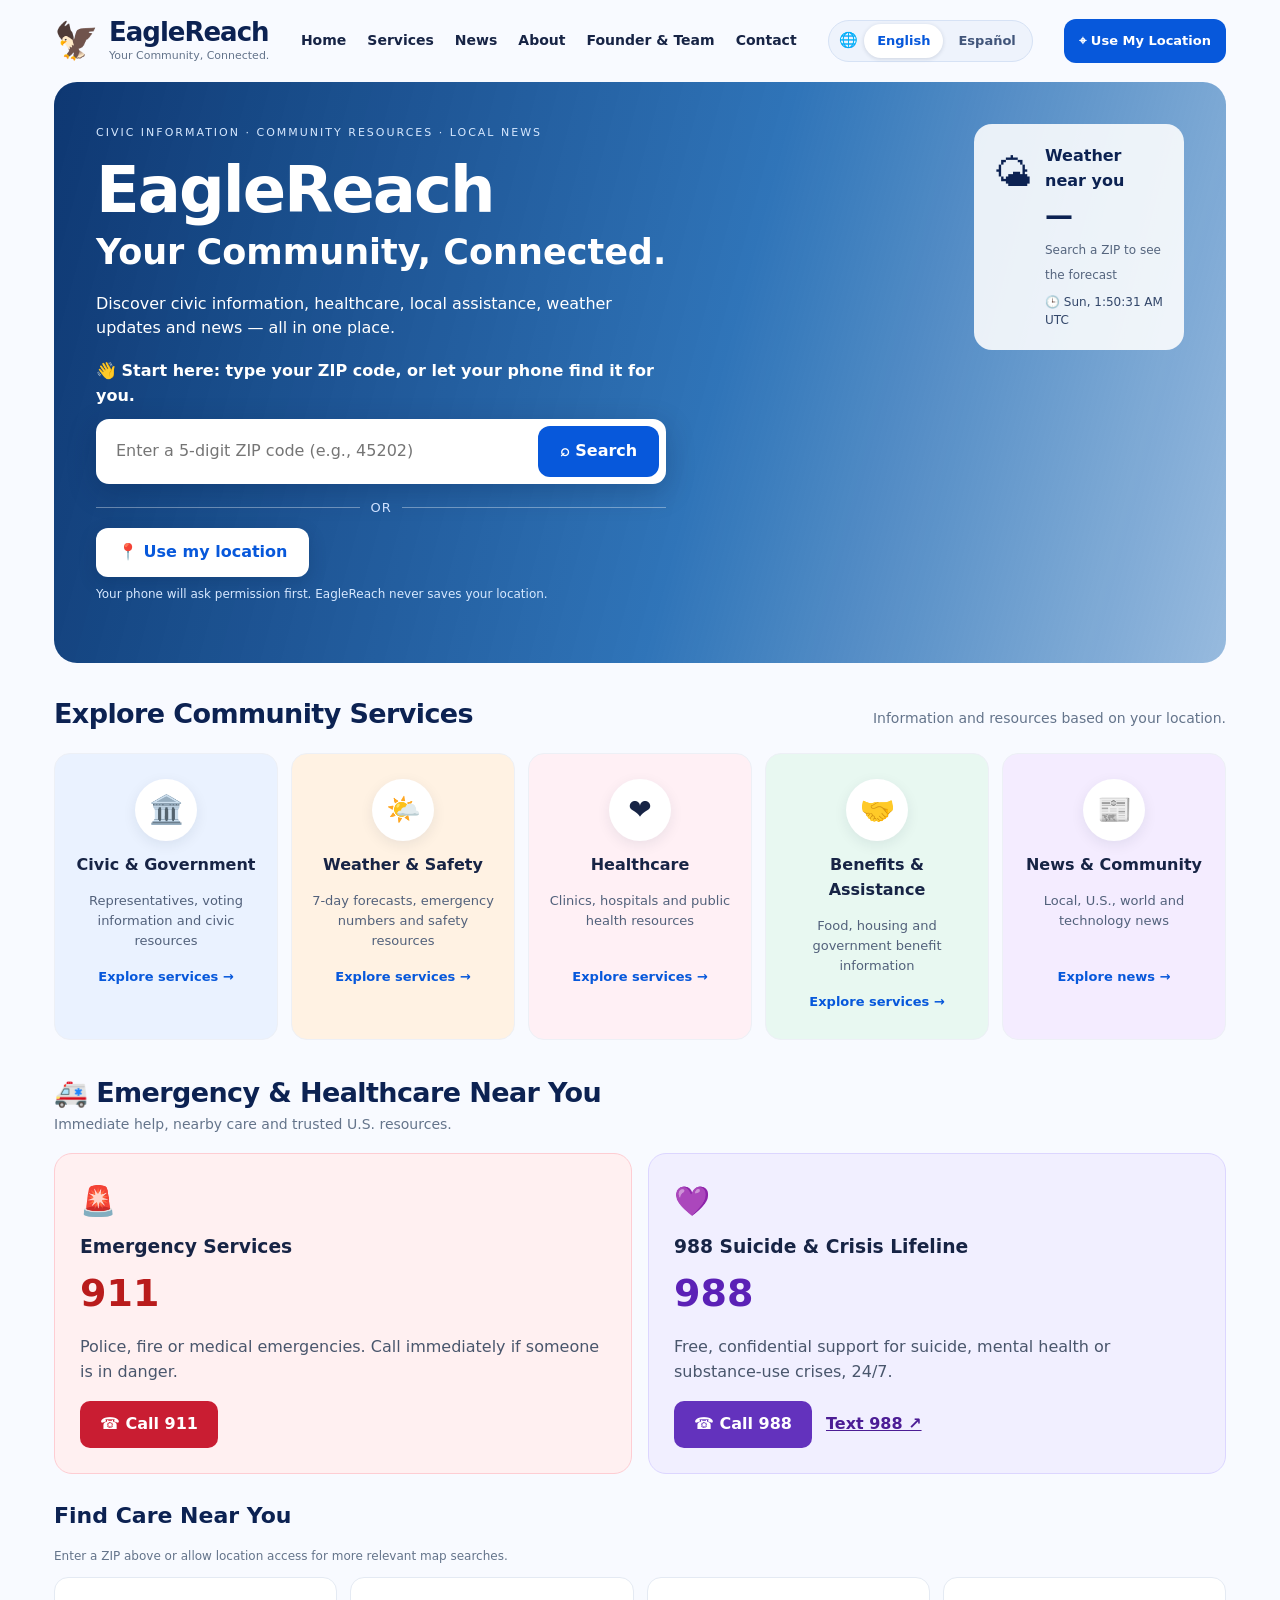
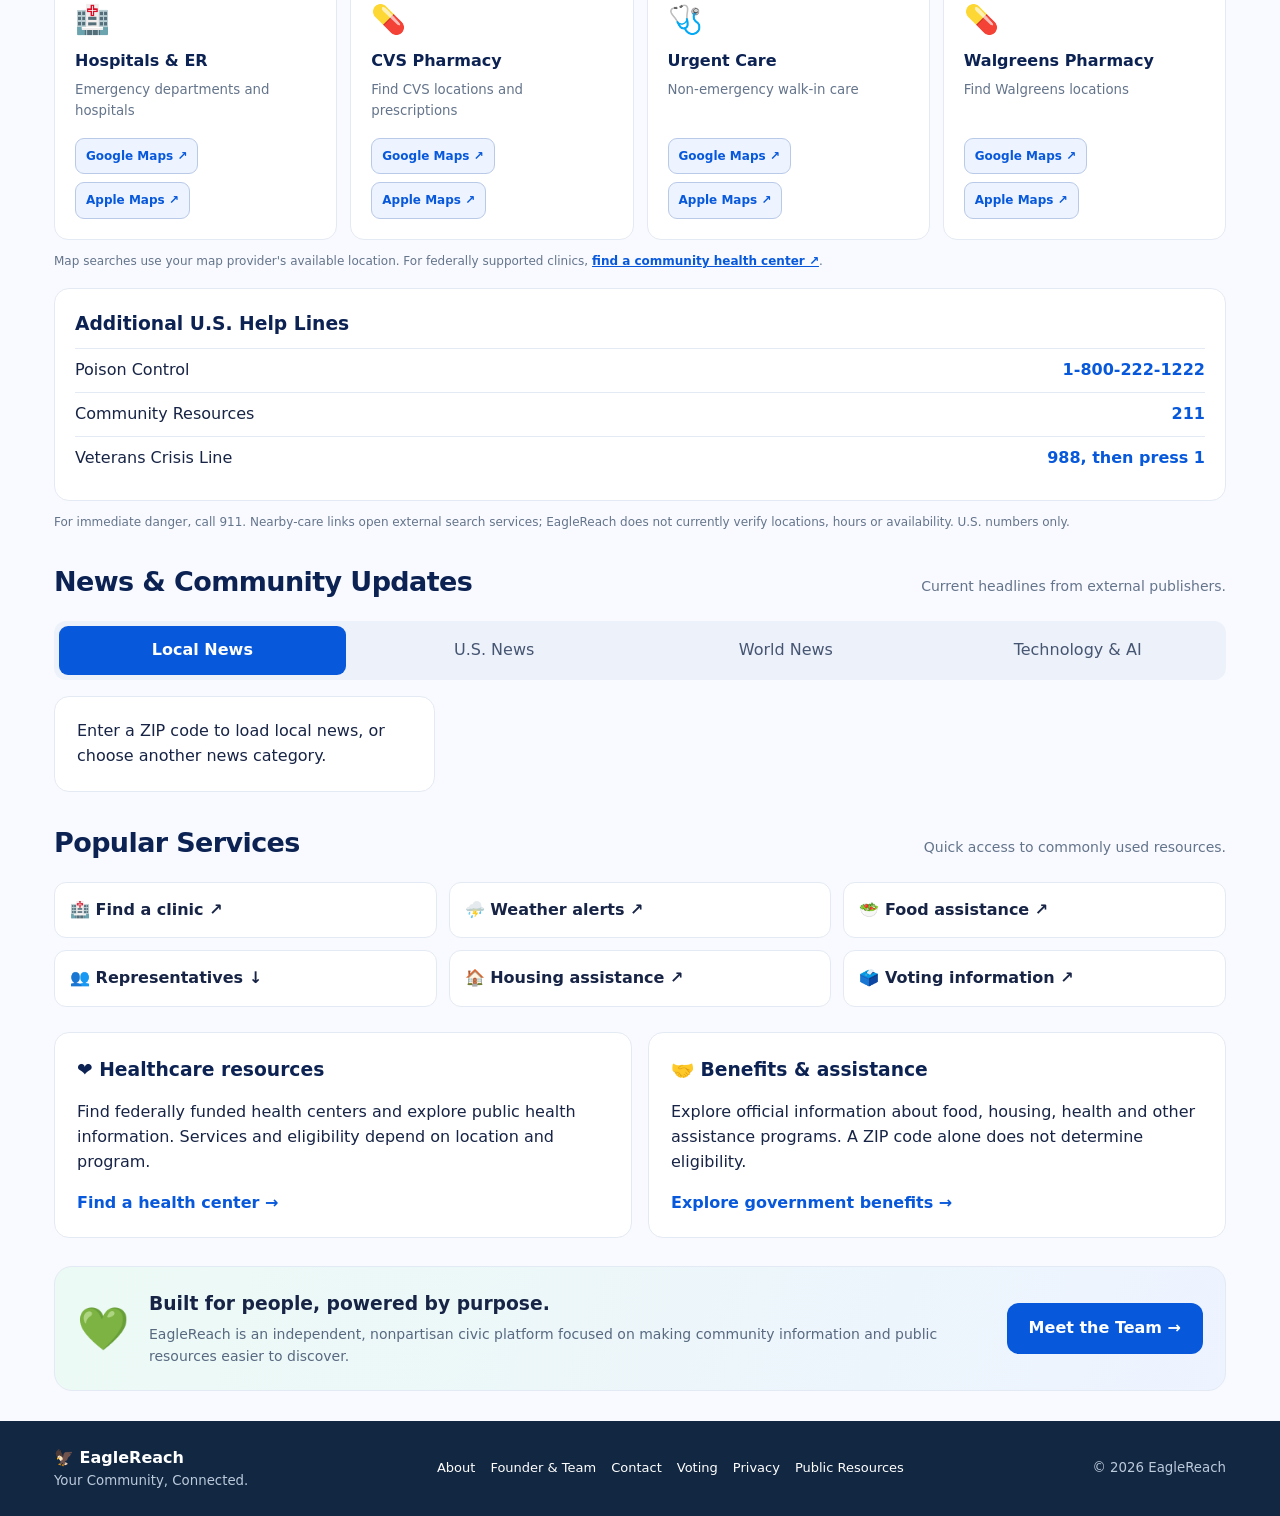
==== commit 9a578dcc: "Add files via upload" ====
--- a/docs/index.html
+++ b/docs/index.html
@@ -1 +1 @@
-<!doctype html><html lang="en"><head><meta charset="utf-8"><meta name="viewport" content="width=device-width,initial-scale=1"><meta name="theme-color" content="#0758db"><title>EagleReach | Your Community, Connected</title><meta name="description" content="Type a U.S. ZIP code to see who represents you in Congress, weather alerts, local news and nearby care. Free and nonpartisan."><link rel="canonical" href="https://vikesh2608.github.io/EagleReach-v2/"><meta property="og:type" content="website"><meta property="og:site_name" content="EagleReach"><meta property="og:title" content="EagleReach | Your Community, Connected"><meta property="og:description" content="Type a U.S. ZIP code to see who represents you in Congress, weather alerts, local news and nearby care. Free and nonpartisan."><meta property="og:url" content="https://vikesh2608.github.io/EagleReach-v2/"><meta property="og:image" content="https://vikesh2608.github.io/EagleReach-v2/og-image.jpg"><meta property="og:image:width" content="1200"><meta property="og:image:height" content="630"><meta property="og:image:alt" content="EagleReach: type a ZIP code to see your representatives, weather alerts and local news"><meta name="twitter:card" content="summary_large_image"><meta name="twitter:title" content="EagleReach | Your Community, Connected"><meta name="twitter:description" content="Type a U.S. ZIP code to see who represents you in Congress, weather alerts, local news and nearby care. Free and nonpartisan."><meta name="twitter:image" content="https://vikesh2608.github.io/EagleReach-v2/og-image.jpg"><link rel="stylesheet" href="./style.css"></head><body><header class="nav wrap"><a class="brand" href="./index.html"><span class="mark">🦅</span><span><strong>EagleReach</strong><small>Your Community, Connected.</small></span></a><nav aria-label="Main navigation"><a href="#home">Home</a><a href="#services">Services</a><a href="#news">News</a><a href="./about.html">About</a><a href="./founder.html">Founder & Team</a><a href="./contact.html">Contact</a></nav><div id="langSwitch" class="lang-switch" role="group" aria-label="Language / Idioma"><span class="globe" aria-hidden="true">🌐</span><button type="button" data-lang="en" lang="en" aria-pressed="true"><span class="long">English</span><span class="short">EN</span></button><button type="button" data-lang="es" lang="es" aria-pressed="false"><span class="long">Español</span><span class="short">ES</span></button></div><button id="locateTop" class="button small">⌖ Use My Location</button></header><main class="wrap"><section class="hero" id="home"><div class="hero-content"><div class="eyebrow">CIVIC INFORMATION · COMMUNITY RESOURCES · LOCAL NEWS</div><h1>EagleReach</h1><h2>Your Community, Connected.</h2><p>Discover civic information, healthcare, local assistance, weather updates and news — all in one place.</p><form id="searchForm" class="search"><label class="sr-only" for="zip">Enter ZIP code</label><input id="zip" inputmode="numeric" autocomplete="postal-code" maxlength="5" placeholder="Enter a 5-digit ZIP code (e.g., 45202)" required pattern="[0-9]{5}"><button class="button" type="submit">⌕ Search</button></form><button id="locateHero" class="text-button">⌖ Use my current location</button><p id="status" role="status" aria-live="polite"></p></div><div class="hero-side"><div class="weather-chip"><span>🌤</span><div><b id="heroCity">Weather near you</b><strong id="heroTemp">—</strong><small id="heroConditions">Search a ZIP to see the forecast</small><small id="heroClock" class="clock"></small></div></div></div></section><section id="services"><div class="section-heading"><h2>Explore Community Services</h2><p>Information and resources based on your location.</p></div><div class="service-grid"><a class="service blue" href="#civic"><span class="bubble">🏛️</span><h3>Civic & Government</h3><p>Representatives, voting information and civic resources</p><b>Explore services →</b></a><a class="service orange" href="#forecast"><span class="bubble">🌤️</span><h3>Weather & Safety</h3><p>7-day forecasts, emergency numbers and safety resources</p><b>Explore services →</b></a><a class="service pink" href="#healthcare"><span class="bubble">❤️</span><h3>Healthcare</h3><p>Clinics, hospitals and public health resources</p><b>Explore services →</b></a><a class="service green" href="#benefits"><span class="bubble">🤝</span><h3>Benefits & Assistance</h3><p>Food, housing and government benefit information</p><b>Explore services →</b></a><a class="service purple" href="#news"><span class="bubble">📰</span><h3>News & Community</h3><p>Local, U.S., world and technology news</p><b>Explore news →</b></a></div></section><section id="emergency" class="emergency-section" aria-labelledby="emergency-title"><div class="section-heading"><div><h2 id="emergency-title">🚑 Emergency & Healthcare Near You</h2><p>Immediate help, nearby care and trusted U.S. resources.</p></div></div><div class="emergency-grid"><article class="emergency-card emergency-911"><span class="emergency-symbol">🚨</span><h3>Emergency Services</h3><strong>911</strong><p>Police, fire or medical emergencies. Call immediately if someone is in danger.</p><a class="emergency-action red-action" href="tel:911" aria-label="Call 911 emergency services">☎ Call 911</a></article><article class="emergency-card emergency-988"><span class="emergency-symbol">💜</span><h3>988 Suicide & Crisis Lifeline</h3><strong>988</strong><p>Free, confidential support for suicide, mental health or substance-use crises, 24/7.</p><a class="emergency-action purple-action" href="tel:988" aria-label="Call 988 crisis lifeline">☎ Call 988</a><a class="secondary-crisis-link" href="sms:988">Text 988 ↗</a></article></div><h3 class="nearby-title">Find Care Near You</h3><p id="careLocation" class="note" role="status" aria-live="polite">Enter a ZIP above or allow location access for more relevant map searches.</p><div class="care-grid"><article class="care-card"><span>🏥</span><b>Hospitals & ER</b><small>Emergency departments and hospitals</small><div class="map-actions"><a href="https://www.google.com/maps/search/?api=1&amp;query=emergency%20hospital%20near%20me" target="_blank" rel="noopener noreferrer" aria-label="Find Hospitals & ER on Google Maps">Google Maps ↗</a><a href="https://maps.apple.com/?q=emergency%20hospital%20near%20me" target="_blank" rel="noopener noreferrer" aria-label="Find Hospitals & ER on Apple Maps">Apple Maps ↗</a></div></article><article class="care-card"><span>💊</span><b>CVS Pharmacy</b><small>Find CVS locations and prescriptions</small><div class="map-actions"><a href="https://www.google.com/maps/search/?api=1&amp;query=CVS%20Pharmacy%20near%20me" target="_blank" rel="noopener noreferrer" aria-label="Find CVS Pharmacy on Google Maps">Google Maps ↗</a><a href="https://maps.apple.com/?q=CVS%20Pharmacy%20near%20me" target="_blank" rel="noopener noreferrer" aria-label="Find CVS Pharmacy on Apple Maps">Apple Maps ↗</a></div></article><article class="care-card"><span>🩺</span><b>Urgent Care</b><small>Non-emergency walk-in care</small><div class="map-actions"><a href="https://www.google.com/maps/search/?api=1&amp;query=urgent%20care%20near%20me" target="_blank" rel="noopener noreferrer" aria-label="Find Urgent Care on Google Maps">Google Maps ↗</a><a href="https://maps.apple.com/?q=urgent%20care%20near%20me" target="_blank" rel="noopener noreferrer" aria-label="Find Urgent Care on Apple Maps">Apple Maps ↗</a></div></article><article class="care-card"><span>💊</span><b>Walgreens Pharmacy</b><small>Find Walgreens locations</small><div class="map-actions"><a href="https://www.google.com/maps/search/?api=1&amp;query=Walgreens%20Pharmacy%20near%20me" target="_blank" rel="noopener noreferrer" aria-label="Find Walgreens Pharmacy on Google Maps">Google Maps ↗</a><a href="https://maps.apple.com/?q=Walgreens%20Pharmacy%20near%20me" target="_blank" rel="noopener noreferrer" aria-label="Find Walgreens Pharmacy on Apple Maps">Apple Maps ↗</a></div></article></div><p class="note">Map searches use your map provider's available location. For federally supported clinics, <a href="https://findahealthcenter.hrsa.gov/" target="_blank" rel="noopener noreferrer">find a community health center ↗</a>.</p><div class="helplines"><h3>Additional U.S. Help Lines</h3><div><span>Poison Control</span><a href="tel:18002221222">1-800-222-1222</a></div><div><span>Community Resources</span><a href="tel:211">211</a></div><div><span>Veterans Crisis Line</span><a href="tel:988">988, then press 1</a></div></div><p class="emergency-disclaimer">For immediate danger, call 911. Nearby-care links open external search services; EagleReach does not currently verify locations, hours or availability. U.S. numbers only.</p></section><section id="results" hidden><div class="section-heading"><div><h2 id="resultTitle">Your community</h2><p id="resultSubtitle"></p></div><div class="share-wrap"><button id="shareBtn" class="share-button" type="button">🔗 Share these results</button><span id="shareMsg" role="status" aria-live="polite"></span></div></div><div class="two-col"><article class="panel" id="civic"><h3>🏛️ Elected representatives</h3><div id="leaders">Search to load civic information.</div><p class="note">ZIP codes can span multiple congressional districts. Confirm district assignments using your full address.</p></article><article class="panel" id="forecast"><h3>🌤️ 7-day forecast</h3><div id="alerts" aria-live="polite"></div><div id="weather" class="forecast-grid">Search to load the forecast.</div><p class="note live-line"><span id="localClock"></span><span id="updatedAt"></span></p></article></div></section><section id="news"><div class="section-heading"><h2>News & Community Updates</h2><p>Current headlines from external publishers.</p></div><div class="tabs" role="tablist" aria-label="News categories"><button class="active" data-news="local" role="tab" aria-selected="true">Local News</button><button data-news="us" role="tab" aria-selected="false">U.S. News</button><button data-news="world" role="tab" aria-selected="false">World News</button><button data-news="tech" role="tab" aria-selected="false">Technology & AI</button></div><div id="newsCards" class="news-grid"><div class="panel">Enter a ZIP code to load local news, or choose another news category.</div></div></section><section id="popular"><div class="section-heading"><h2>Popular Services</h2><p>Quick access to commonly used resources.</p></div><div class="quick-grid"><a href="https://findahealthcenter.hrsa.gov/" target="_blank" rel="noopener noreferrer">🏥 Find a clinic ↗</a><a href="https://www.weather.gov/" target="_blank" rel="noopener noreferrer">⛈️ Weather alerts ↗</a><a href="https://www.usa.gov/food-help" target="_blank" rel="noopener noreferrer">🥗 Food assistance ↗</a><a href="#civic">👥 Representatives ↓</a><a href="https://www.usa.gov/housing-help" target="_blank" rel="noopener noreferrer">🏠 Housing assistance ↗</a><a href="https://www.usa.gov/voting" target="_blank" rel="noopener noreferrer">🗳️ Voting information ↗</a></div></section><div class="two-col resource-panels"><section class="panel" id="healthcare"><h3>❤️ Healthcare resources</h3><p>Find federally funded health centers and explore public health information. Services and eligibility depend on location and program.</p><a href="https://findahealthcenter.hrsa.gov/" target="_blank" rel="noopener noreferrer">Find a health center →</a></section><section class="panel" id="benefits"><h3>🤝 Benefits & assistance</h3><p>Explore official information about food, housing, health and other assistance programs. A ZIP code alone does not determine eligibility.</p><a href="https://www.usa.gov/benefits" target="_blank" rel="noopener noreferrer">Explore government benefits →</a></section></div><aside class="mission"><span>💚</span><div><h3>Built for people, powered by purpose.</h3><p>EagleReach is an independent, nonpartisan civic platform focused on making community information and public resources easier to discover.</p></div><a class="button" href="./founder.html">Meet the Team →</a></aside></main><footer><div class="wrap footer-inner"><div><b>🦅 EagleReach</b><small>Your Community, Connected.</small></div><div><a href="./about.html">About</a><a href="./founder.html">Founder & Team</a><a href="./contact.html">Contact</a><a href="./vote.html">Voting</a><a href="./privacy.html">Privacy</a><a href="https://www.usa.gov/" target="_blank" rel="noopener noreferrer">Public Resources</a></div><small>© 2026 EagleReach</small></div></footer><script src="./i18n.js" defer></script><script src="./app.js" defer></script></body></html>
+<!doctype html><html lang="en"><head><meta charset="utf-8"><meta name="viewport" content="width=device-width,initial-scale=1"><meta name="theme-color" content="#0758db"><title>EagleReach | Your Community, Connected</title><meta name="description" content="Type a U.S. ZIP code to see who represents you in Congress, weather alerts, local news and nearby care. Free and nonpartisan."><link rel="canonical" href="https://vikesh2608.github.io/EagleReach-v2/"><meta property="og:type" content="website"><meta property="og:site_name" content="EagleReach"><meta property="og:title" content="EagleReach | Your Community, Connected"><meta property="og:description" content="Type a U.S. ZIP code to see who represents you in Congress, weather alerts, local news and nearby care. Free and nonpartisan."><meta property="og:url" content="https://vikesh2608.github.io/EagleReach-v2/"><meta property="og:image" content="https://vikesh2608.github.io/EagleReach-v2/og-image.jpg"><meta property="og:image:width" content="1200"><meta property="og:image:height" content="630"><meta property="og:image:alt" content="EagleReach: type a ZIP code to see your representatives, weather alerts and local news"><meta name="twitter:card" content="summary_large_image"><meta name="twitter:title" content="EagleReach | Your Community, Connected"><meta name="twitter:description" content="Type a U.S. ZIP code to see who represents you in Congress, weather alerts, local news and nearby care. Free and nonpartisan."><meta name="twitter:image" content="https://vikesh2608.github.io/EagleReach-v2/og-image.jpg"><link rel="stylesheet" href="./style.css"></head><body><header class="nav wrap"><a class="brand" href="./index.html"><span class="mark">🦅</span><span><strong>EagleReach</strong><small>Your Community, Connected.</small></span></a><nav aria-label="Main navigation"><a href="#home">Home</a><a href="#services">Services</a><a href="#news">News</a><a href="./about.html">About</a><a href="./founder.html">Founder & Team</a><a href="./contact.html">Contact</a></nav><div id="langSwitch" class="lang-switch" role="group" aria-label="Language / Idioma"><span class="globe" aria-hidden="true">🌐</span><button type="button" data-lang="en" lang="en" aria-pressed="true"><span class="long">English</span><span class="short">EN</span></button><button type="button" data-lang="es" lang="es" aria-pressed="false"><span class="long">Español</span><span class="short">ES</span></button></div><button id="locateTop" class="button small">⌖ Use My Location</button></header><main class="wrap"><section class="hero" id="home"><div class="hero-content"><div class="eyebrow">CIVIC INFORMATION · COMMUNITY RESOURCES · LOCAL NEWS</div><h1>EagleReach</h1><h2>Your Community, Connected.</h2><p class="hero-desc">Discover civic information, healthcare, local assistance, weather updates and news — all in one place.</p><p class="start-hint">👋 Start here: type your ZIP code, or let your phone find it for you.</p><form id="searchForm" class="search"><label class="sr-only" for="zip">Enter ZIP code</label><input id="zip" inputmode="numeric" autocomplete="postal-code" maxlength="5" placeholder="Enter a 5-digit ZIP code (e.g., 45202)" required pattern="[0-9]{5}"><button class="button" type="submit">⌕ Search</button></form><div class="or-line" aria-hidden="true"><span>or</span></div><button id="locateHero" class="locate-big" type="button">📍 Use my location</button><small class="locate-note">Your phone will ask permission first. EagleReach never saves your location.</small><p id="status" role="status" aria-live="polite"></p></div><div class="hero-side"><div class="weather-chip"><span>🌤</span><div><b id="heroCity">Weather near you</b><strong id="heroTemp">—</strong><small id="heroConditions">Search a ZIP to see the forecast</small><small id="heroClock" class="clock"></small></div></div></div></section><section id="services"><div class="section-heading"><h2>Explore Community Services</h2><p>Information and resources based on your location.</p></div><div class="service-grid"><a class="service blue" href="#civic"><span class="bubble">🏛️</span><h3>Civic & Government</h3><p>Representatives, voting information and civic resources</p><b>Explore services →</b></a><a class="service orange" href="#forecast"><span class="bubble">🌤️</span><h3>Weather & Safety</h3><p>7-day forecasts, emergency numbers and safety resources</p><b>Explore services →</b></a><a class="service pink" href="#healthcare"><span class="bubble">❤️</span><h3>Healthcare</h3><p>Clinics, hospitals and public health resources</p><b>Explore services →</b></a><a class="service green" href="#benefits"><span class="bubble">🤝</span><h3>Benefits & Assistance</h3><p>Food, housing and government benefit information</p><b>Explore services →</b></a><a class="service purple" href="#news"><span class="bubble">📰</span><h3>News & Community</h3><p>Local, U.S., world and technology news</p><b>Explore news →</b></a></div></section><section id="emergency" class="emergency-section" aria-labelledby="emergency-title"><div class="section-heading"><div><h2 id="emergency-title">🚑 Emergency & Healthcare Near You</h2><p>Immediate help, nearby care and trusted U.S. resources.</p></div></div><div class="emergency-grid"><article class="emergency-card emergency-911"><span class="emergency-symbol">🚨</span><h3>Emergency Services</h3><strong>911</strong><p>Police, fire or medical emergencies. Call immediately if someone is in danger.</p><a class="emergency-action red-action" href="tel:911" aria-label="Call 911 emergency services">☎ Call 911</a></article><article class="emergency-card emergency-988"><span class="emergency-symbol">💜</span><h3>988 Suicide & Crisis Lifeline</h3><strong>988</strong><p>Free, confidential support for suicide, mental health or substance-use crises, 24/7.</p><a class="emergency-action purple-action" href="tel:988" aria-label="Call 988 crisis lifeline">☎ Call 988</a><a class="secondary-crisis-link" href="sms:988">Text 988 ↗</a></article></div><h3 class="nearby-title">Find Care Near You</h3><p id="careLocation" class="note" role="status" aria-live="polite">Enter a ZIP above or allow location access for more relevant map searches.</p><div class="care-grid"><article class="care-card"><span>🏥</span><b>Hospitals & ER</b><small>Emergency departments and hospitals</small><div class="map-actions"><a href="https://www.google.com/maps/search/?api=1&amp;query=emergency%20hospital%20near%20me" target="_blank" rel="noopener noreferrer" aria-label="Find Hospitals & ER on Google Maps">Google Maps ↗</a><a href="https://maps.apple.com/?q=emergency%20hospital%20near%20me" target="_blank" rel="noopener noreferrer" aria-label="Find Hospitals & ER on Apple Maps">Apple Maps ↗</a></div></article><article class="care-card"><span>💊</span><b>CVS Pharmacy</b><small>Find CVS locations and prescriptions</small><div class="map-actions"><a href="https://www.google.com/maps/search/?api=1&amp;query=CVS%20Pharmacy%20near%20me" target="_blank" rel="noopener noreferrer" aria-label="Find CVS Pharmacy on Google Maps">Google Maps ↗</a><a href="https://maps.apple.com/?q=CVS%20Pharmacy%20near%20me" target="_blank" rel="noopener noreferrer" aria-label="Find CVS Pharmacy on Apple Maps">Apple Maps ↗</a></div></article><article class="care-card"><span>🩺</span><b>Urgent Care</b><small>Non-emergency walk-in care</small><div class="map-actions"><a href="https://www.google.com/maps/search/?api=1&amp;query=urgent%20care%20near%20me" target="_blank" rel="noopener noreferrer" aria-label="Find Urgent Care on Google Maps">Google Maps ↗</a><a href="https://maps.apple.com/?q=urgent%20care%20near%20me" target="_blank" rel="noopener noreferrer" aria-label="Find Urgent Care on Apple Maps">Apple Maps ↗</a></div></article><article class="care-card"><span>💊</span><b>Walgreens Pharmacy</b><small>Find Walgreens locations</small><div class="map-actions"><a href="https://www.google.com/maps/search/?api=1&amp;query=Walgreens%20Pharmacy%20near%20me" target="_blank" rel="noopener noreferrer" aria-label="Find Walgreens Pharmacy on Google Maps">Google Maps ↗</a><a href="https://maps.apple.com/?q=Walgreens%20Pharmacy%20near%20me" target="_blank" rel="noopener noreferrer" aria-label="Find Walgreens Pharmacy on Apple Maps">Apple Maps ↗</a></div></article></div><p class="note">Map searches use your map provider's available location. For federally supported clinics, <a href="https://findahealthcenter.hrsa.gov/" target="_blank" rel="noopener noreferrer">find a community health center ↗</a>.</p><div class="helplines"><h3>Additional U.S. Help Lines</h3><div><span>Poison Control</span><a href="tel:18002221222">1-800-222-1222</a></div><div><span>Community Resources</span><a href="tel:211">211</a></div><div><span>Veterans Crisis Line</span><a href="tel:988">988, then press 1</a></div></div><p class="emergency-disclaimer">For immediate danger, call 911. Nearby-care links open external search services; EagleReach does not currently verify locations, hours or availability. U.S. numbers only.</p></section><section id="results" hidden><div class="section-heading"><div><h2 id="resultTitle">Your community</h2><p id="resultSubtitle"></p></div><div class="share-wrap"><button id="shareBtn" class="share-button" type="button">🔗 Share these results</button><span id="shareMsg" role="status" aria-live="polite"></span></div></div><div class="two-col"><article class="panel" id="civic"><h3>🏛️ Elected representatives</h3><div id="leaders">Search to load civic information.</div><p class="note">ZIP codes can span multiple congressional districts. Confirm district assignments using your full address.</p></article><article class="panel" id="forecast"><h3>🌤️ 7-day forecast</h3><div id="alerts" aria-live="polite"></div><div id="weather" class="forecast-grid">Search to load the forecast.</div><p class="note live-line"><span id="localClock"></span><span id="updatedAt"></span></p></article></div></section><section id="news"><div class="section-heading"><h2>News & Community Updates</h2><p>Current headlines from external publishers.</p></div><div class="tabs" role="tablist" aria-label="News categories"><button class="active" data-news="local" role="tab" aria-selected="true">Local News</button><button data-news="us" role="tab" aria-selected="false">U.S. News</button><button data-news="world" role="tab" aria-selected="false">World News</button><button data-news="tech" role="tab" aria-selected="false">Technology & AI</button></div><div id="newsCards" class="news-grid"><div class="panel">Enter a ZIP code to load local news, or choose another news category.</div></div></section><section id="popular"><div class="section-heading"><h2>Popular Services</h2><p>Quick access to commonly used resources.</p></div><div class="quick-grid"><a href="https://findahealthcenter.hrsa.gov/" target="_blank" rel="noopener noreferrer">🏥 Find a clinic ↗</a><a href="https://www.weather.gov/" target="_blank" rel="noopener noreferrer">⛈️ Weather alerts ↗</a><a href="https://www.usa.gov/food-help" target="_blank" rel="noopener noreferrer">🥗 Food assistance ↗</a><a href="#civic">👥 Representatives ↓</a><a href="https://www.usa.gov/housing-help" target="_blank" rel="noopener noreferrer">🏠 Housing assistance ↗</a><a href="https://www.usa.gov/voting" target="_blank" rel="noopener noreferrer">🗳️ Voting information ↗</a></div></section><div class="two-col resource-panels"><section class="panel" id="healthcare"><h3>❤️ Healthcare resources</h3><p>Find federally funded health centers and explore public health information. Services and eligibility depend on location and program.</p><a href="https://findahealthcenter.hrsa.gov/" target="_blank" rel="noopener noreferrer">Find a health center →</a></section><section class="panel" id="benefits"><h3>🤝 Benefits & assistance</h3><p>Explore official information about food, housing, health and other assistance programs. A ZIP code alone does not determine eligibility.</p><a href="https://www.usa.gov/benefits" target="_blank" rel="noopener noreferrer">Explore government benefits →</a></section></div><aside class="mission"><span>💚</span><div><h3>Built for people, powered by purpose.</h3><p>EagleReach is an independent, nonpartisan civic platform focused on making community information and public resources easier to discover.</p></div><a class="button" href="./founder.html">Meet the Team →</a></aside></main><div id="startBar" class="start-bar" hidden><span class="start-bar-text">Find your representatives, weather &amp; local news</span><button id="locateBar" type="button">📍 Use my location</button><a href="#home" class="start-bar-zip">or type a ZIP</a></div><footer><div class="wrap footer-inner"><div><b>🦅 EagleReach</b><small>Your Community, Connected.</small></div><div><a href="./about.html">About</a><a href="./founder.html">Founder & Team</a><a href="./contact.html">Contact</a><a href="./vote.html">Voting</a><a href="./privacy.html">Privacy</a><a href="https://www.usa.gov/" target="_blank" rel="noopener noreferrer">Public Resources</a></div><small>© 2026 EagleReach</small></div></footer><script src="./i18n.js" defer></script><script src="./app.js" defer></script></body></html>
--- a/docs/style.css
+++ b/docs/style.css
@@ -73,3 +73,32 @@
 .lang-switch .short{display:none}
 @media(max-width:430px){.lang-switch .long{display:none}.lang-switch .short{display:inline}.lang-switch button{padding:7px 11px}}
 .lang-note{background:#fff7ed;border:1px solid #fed7aa;color:#7c2d12;border-radius:10px;padding:8px 12px;font-size:14px}
+
+/* Getting started: hint, big location button, mobile start bar */
+.start-hint{font-weight:600;color:#fff;margin:0 0 10px!important}
+.or-line{display:flex;align-items:center;gap:10px;max-width:650px;margin:14px 0 10px;color:#cfe1ff;font-size:13px;text-transform:uppercase;letter-spacing:1px}
+.or-line:before,.or-line:after{content:"";flex:1;height:1px;background:rgba(255,255,255,.35)}
+.locate-big{display:inline-flex;align-items:center;justify-content:center;gap:6px;background:#fff;color:#0758db;border:0;border-radius:12px;padding:12px 22px;font-weight:800;font-size:16px;box-shadow:0 6px 18px #001c4533}
+.locate-big:hover{background:#eef4ff}
+.locate-big:disabled{opacity:.85;cursor:progress}
+body:not(.searched) .locate-big:not(:disabled){animation:locatePulse 2.2s ease-out infinite}
+@keyframes locatePulse{0%{box-shadow:0 0 0 0 rgba(255,255,255,.75)}70%{box-shadow:0 0 0 14px rgba(255,255,255,0)}100%{box-shadow:0 0 0 0 rgba(255,255,255,0)}}
+@media(prefers-reduced-motion:reduce){body:not(.searched) .locate-big{animation:none}}
+.locate-note{display:block;margin-top:8px;font-size:12px;color:#d6e8ff}
+.start-bar{display:none}
+@media(max-width:650px){
+  .locate-big{width:100%;padding:14px}
+  .or-line{margin:12px 0 8px}
+  .start-bar:not([hidden]){display:flex;position:fixed;left:10px;right:10px;bottom:10px;z-index:50;background:#0c2252;color:#fff;border-radius:16px;padding:10px 12px;gap:8px;align-items:center;flex-wrap:wrap;box-shadow:0 10px 30px #0b234166}
+  .start-bar-text{flex-basis:100%;font-size:13px;font-weight:600;color:#d6e8ff}
+  .start-bar button{flex:1;background:#fff;color:#0758db;border:0;border-radius:10px;padding:11px;font-weight:800;font-size:15px}
+  .start-bar-zip{color:#fff;text-decoration:underline;font-size:14px;padding:0 6px}
+  footer{padding-bottom:110px}
+}
+@media(max-width:650px){
+  .hero{padding:22px 18px}
+  .hero .eyebrow,.hero .hero-desc{display:none}
+  .hero h1{font-size:38px;margin-top:0}
+  .hero h2{font-size:22px;margin-bottom:12px}
+  .locate-note{margin-top:6px}
+}
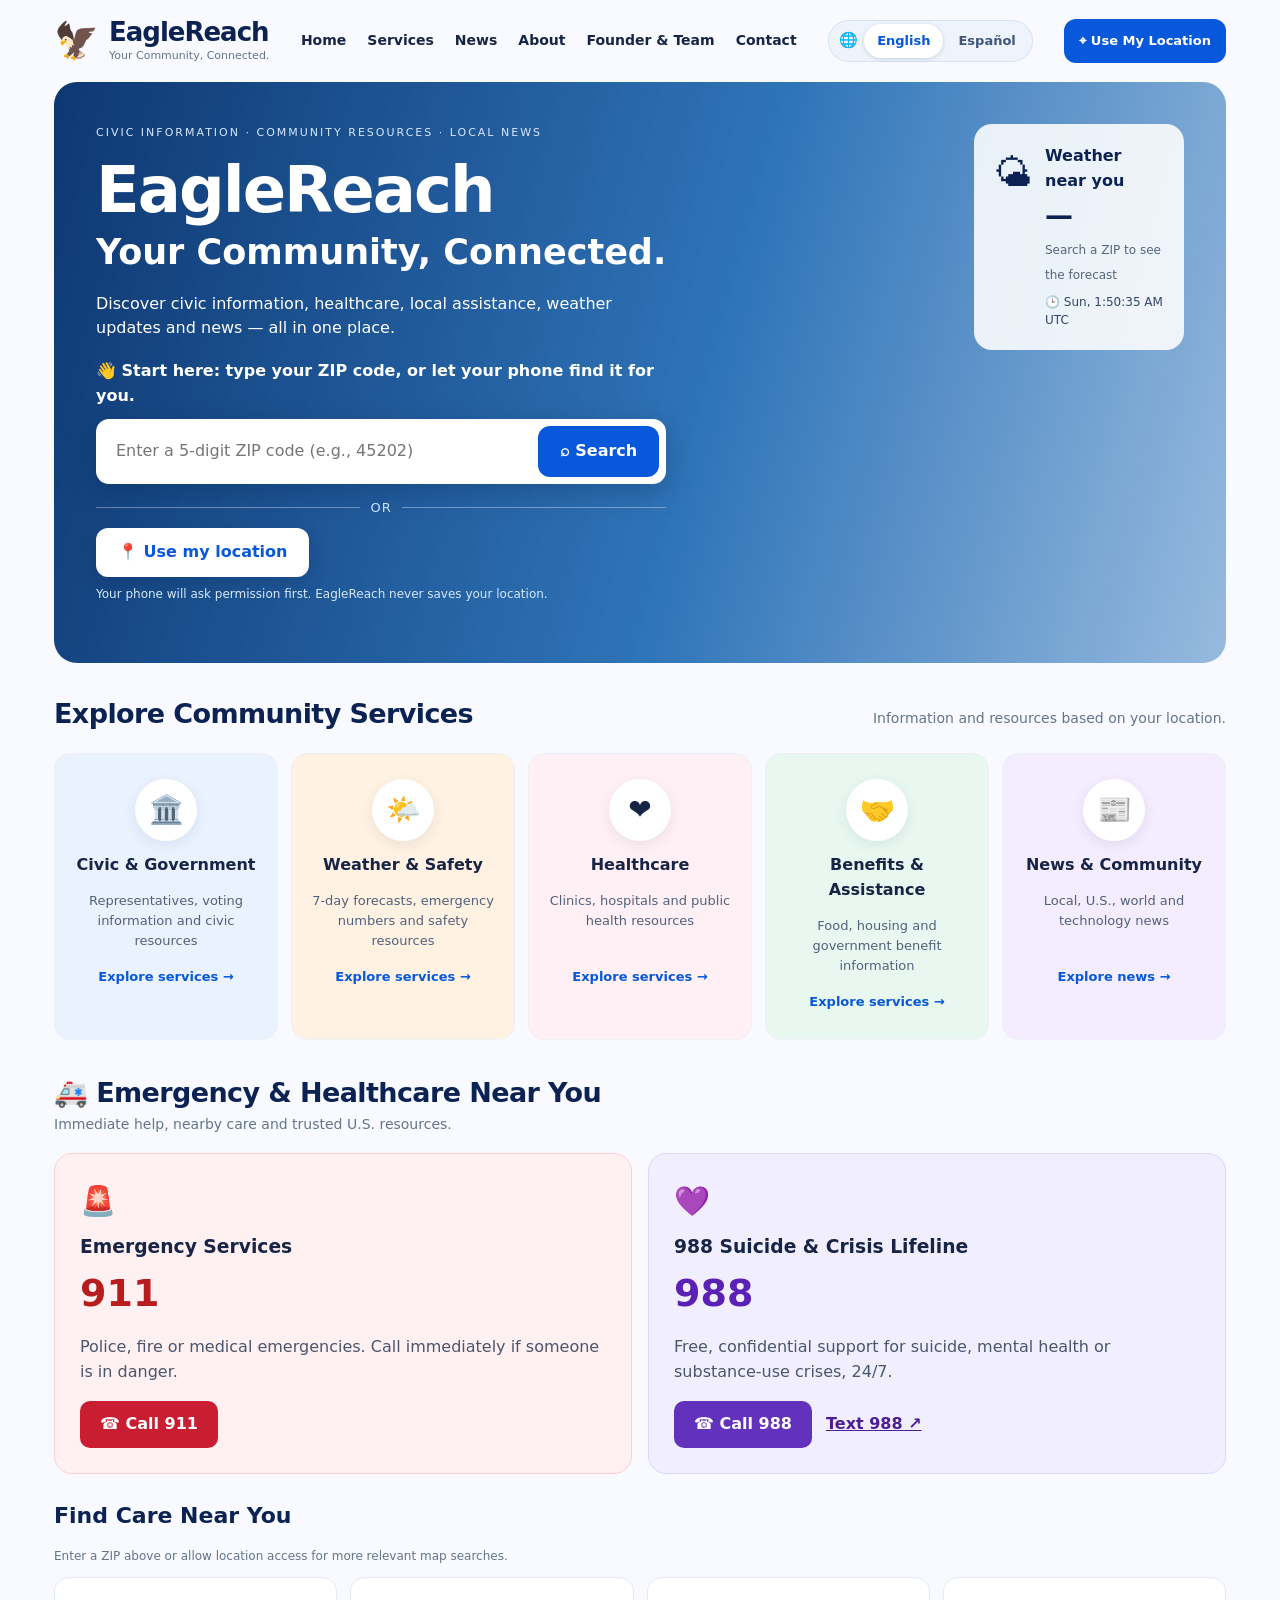
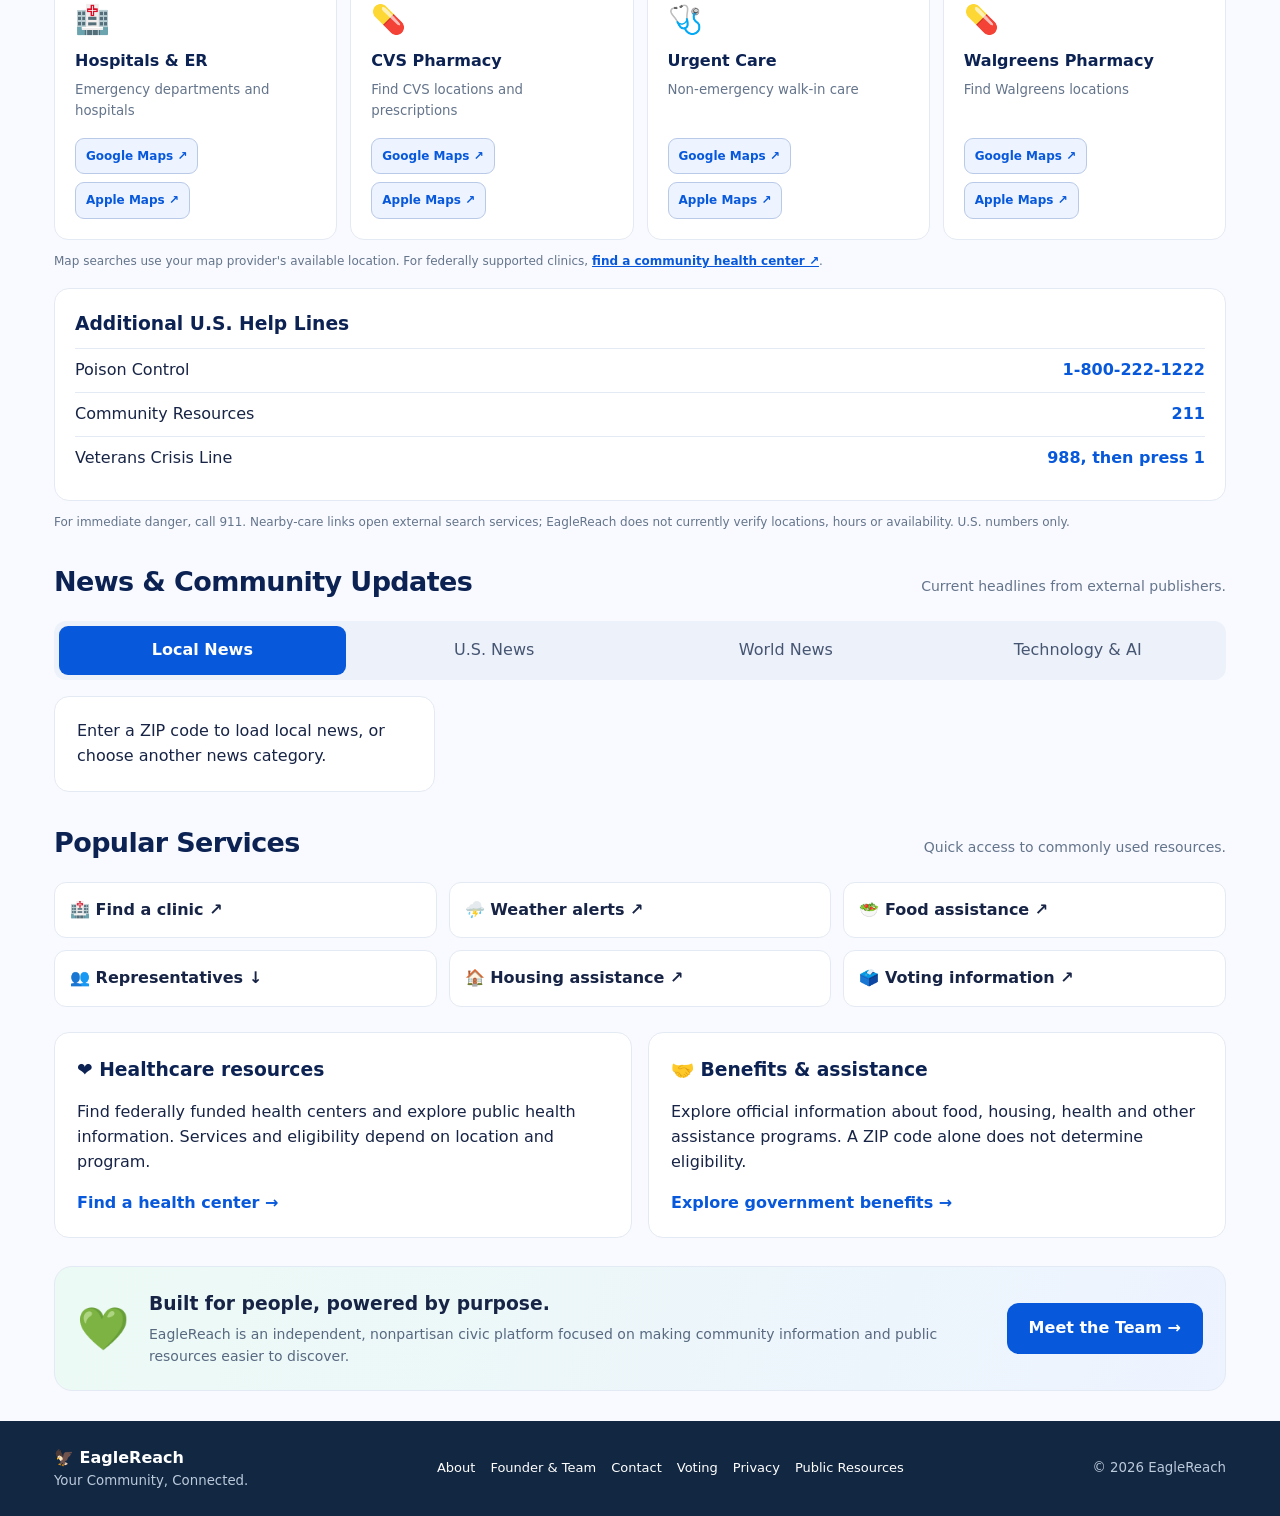
==== commit 0f785bc9: "Add files via upload" ====
--- a/docs/index.html
+++ b/docs/index.html
@@ -1 +1 @@
-<!doctype html><html lang="en"><head><meta charset="utf-8"><meta name="viewport" content="width=device-width,initial-scale=1"><meta name="theme-color" content="#0758db"><title>EagleReach | Your Community, Connected</title><meta name="description" content="Type a U.S. ZIP code to see who represents you in Congress, weather alerts, local news and nearby care. Free and nonpartisan."><link rel="canonical" href="https://vikesh2608.github.io/EagleReach-v2/"><meta property="og:type" content="website"><meta property="og:site_name" content="EagleReach"><meta property="og:title" content="EagleReach | Your Community, Connected"><meta property="og:description" content="Type a U.S. ZIP code to see who represents you in Congress, weather alerts, local news and nearby care. Free and nonpartisan."><meta property="og:url" content="https://vikesh2608.github.io/EagleReach-v2/"><meta property="og:image" content="https://vikesh2608.github.io/EagleReach-v2/og-image.jpg"><meta property="og:image:width" content="1200"><meta property="og:image:height" content="630"><meta property="og:image:alt" content="EagleReach: type a ZIP code to see your representatives, weather alerts and local news"><meta name="twitter:card" content="summary_large_image"><meta name="twitter:title" content="EagleReach | Your Community, Connected"><meta name="twitter:description" content="Type a U.S. ZIP code to see who represents you in Congress, weather alerts, local news and nearby care. Free and nonpartisan."><meta name="twitter:image" content="https://vikesh2608.github.io/EagleReach-v2/og-image.jpg"><link rel="stylesheet" href="./style.css"></head><body><header class="nav wrap"><a class="brand" href="./index.html"><span class="mark">🦅</span><span><strong>EagleReach</strong><small>Your Community, Connected.</small></span></a><nav aria-label="Main navigation"><a href="#home">Home</a><a href="#services">Services</a><a href="#news">News</a><a href="./about.html">About</a><a href="./founder.html">Founder & Team</a><a href="./contact.html">Contact</a></nav><div id="langSwitch" class="lang-switch" role="group" aria-label="Language / Idioma"><span class="globe" aria-hidden="true">🌐</span><button type="button" data-lang="en" lang="en" aria-pressed="true"><span class="long">English</span><span class="short">EN</span></button><button type="button" data-lang="es" lang="es" aria-pressed="false"><span class="long">Español</span><span class="short">ES</span></button></div><button id="locateTop" class="button small">⌖ Use My Location</button></header><main class="wrap"><section class="hero" id="home"><div class="hero-content"><div class="eyebrow">CIVIC INFORMATION · COMMUNITY RESOURCES · LOCAL NEWS</div><h1>EagleReach</h1><h2>Your Community, Connected.</h2><p class="hero-desc">Discover civic information, healthcare, local assistance, weather updates and news — all in one place.</p><p class="start-hint">👋 Start here: type your ZIP code, or let your phone find it for you.</p><form id="searchForm" class="search"><label class="sr-only" for="zip">Enter ZIP code</label><input id="zip" inputmode="numeric" autocomplete="postal-code" maxlength="5" placeholder="Enter a 5-digit ZIP code (e.g., 45202)" required pattern="[0-9]{5}"><button class="button" type="submit">⌕ Search</button></form><div class="or-line" aria-hidden="true"><span>or</span></div><button id="locateHero" class="locate-big" type="button">📍 Use my location</button><small class="locate-note">Your phone will ask permission first. EagleReach never saves your location.</small><p id="status" role="status" aria-live="polite"></p></div><div class="hero-side"><div class="weather-chip"><span>🌤</span><div><b id="heroCity">Weather near you</b><strong id="heroTemp">—</strong><small id="heroConditions">Search a ZIP to see the forecast</small><small id="heroClock" class="clock"></small></div></div></div></section><section id="services"><div class="section-heading"><h2>Explore Community Services</h2><p>Information and resources based on your location.</p></div><div class="service-grid"><a class="service blue" href="#civic"><span class="bubble">🏛️</span><h3>Civic & Government</h3><p>Representatives, voting information and civic resources</p><b>Explore services →</b></a><a class="service orange" href="#forecast"><span class="bubble">🌤️</span><h3>Weather & Safety</h3><p>7-day forecasts, emergency numbers and safety resources</p><b>Explore services →</b></a><a class="service pink" href="#healthcare"><span class="bubble">❤️</span><h3>Healthcare</h3><p>Clinics, hospitals and public health resources</p><b>Explore services →</b></a><a class="service green" href="#benefits"><span class="bubble">🤝</span><h3>Benefits & Assistance</h3><p>Food, housing and government benefit information</p><b>Explore services →</b></a><a class="service purple" href="#news"><span class="bubble">📰</span><h3>News & Community</h3><p>Local, U.S., world and technology news</p><b>Explore news →</b></a></div></section><section id="emergency" class="emergency-section" aria-labelledby="emergency-title"><div class="section-heading"><div><h2 id="emergency-title">🚑 Emergency & Healthcare Near You</h2><p>Immediate help, nearby care and trusted U.S. resources.</p></div></div><div class="emergency-grid"><article class="emergency-card emergency-911"><span class="emergency-symbol">🚨</span><h3>Emergency Services</h3><strong>911</strong><p>Police, fire or medical emergencies. Call immediately if someone is in danger.</p><a class="emergency-action red-action" href="tel:911" aria-label="Call 911 emergency services">☎ Call 911</a></article><article class="emergency-card emergency-988"><span class="emergency-symbol">💜</span><h3>988 Suicide & Crisis Lifeline</h3><strong>988</strong><p>Free, confidential support for suicide, mental health or substance-use crises, 24/7.</p><a class="emergency-action purple-action" href="tel:988" aria-label="Call 988 crisis lifeline">☎ Call 988</a><a class="secondary-crisis-link" href="sms:988">Text 988 ↗</a></article></div><h3 class="nearby-title">Find Care Near You</h3><p id="careLocation" class="note" role="status" aria-live="polite">Enter a ZIP above or allow location access for more relevant map searches.</p><div class="care-grid"><article class="care-card"><span>🏥</span><b>Hospitals & ER</b><small>Emergency departments and hospitals</small><div class="map-actions"><a href="https://www.google.com/maps/search/?api=1&amp;query=emergency%20hospital%20near%20me" target="_blank" rel="noopener noreferrer" aria-label="Find Hospitals & ER on Google Maps">Google Maps ↗</a><a href="https://maps.apple.com/?q=emergency%20hospital%20near%20me" target="_blank" rel="noopener noreferrer" aria-label="Find Hospitals & ER on Apple Maps">Apple Maps ↗</a></div></article><article class="care-card"><span>💊</span><b>CVS Pharmacy</b><small>Find CVS locations and prescriptions</small><div class="map-actions"><a href="https://www.google.com/maps/search/?api=1&amp;query=CVS%20Pharmacy%20near%20me" target="_blank" rel="noopener noreferrer" aria-label="Find CVS Pharmacy on Google Maps">Google Maps ↗</a><a href="https://maps.apple.com/?q=CVS%20Pharmacy%20near%20me" target="_blank" rel="noopener noreferrer" aria-label="Find CVS Pharmacy on Apple Maps">Apple Maps ↗</a></div></article><article class="care-card"><span>🩺</span><b>Urgent Care</b><small>Non-emergency walk-in care</small><div class="map-actions"><a href="https://www.google.com/maps/search/?api=1&amp;query=urgent%20care%20near%20me" target="_blank" rel="noopener noreferrer" aria-label="Find Urgent Care on Google Maps">Google Maps ↗</a><a href="https://maps.apple.com/?q=urgent%20care%20near%20me" target="_blank" rel="noopener noreferrer" aria-label="Find Urgent Care on Apple Maps">Apple Maps ↗</a></div></article><article class="care-card"><span>💊</span><b>Walgreens Pharmacy</b><small>Find Walgreens locations</small><div class="map-actions"><a href="https://www.google.com/maps/search/?api=1&amp;query=Walgreens%20Pharmacy%20near%20me" target="_blank" rel="noopener noreferrer" aria-label="Find Walgreens Pharmacy on Google Maps">Google Maps ↗</a><a href="https://maps.apple.com/?q=Walgreens%20Pharmacy%20near%20me" target="_blank" rel="noopener noreferrer" aria-label="Find Walgreens Pharmacy on Apple Maps">Apple Maps ↗</a></div></article></div><p class="note">Map searches use your map provider's available location. For federally supported clinics, <a href="https://findahealthcenter.hrsa.gov/" target="_blank" rel="noopener noreferrer">find a community health center ↗</a>.</p><div class="helplines"><h3>Additional U.S. Help Lines</h3><div><span>Poison Control</span><a href="tel:18002221222">1-800-222-1222</a></div><div><span>Community Resources</span><a href="tel:211">211</a></div><div><span>Veterans Crisis Line</span><a href="tel:988">988, then press 1</a></div></div><p class="emergency-disclaimer">For immediate danger, call 911. Nearby-care links open external search services; EagleReach does not currently verify locations, hours or availability. U.S. numbers only.</p></section><section id="results" hidden><div class="section-heading"><div><h2 id="resultTitle">Your community</h2><p id="resultSubtitle"></p></div><div class="share-wrap"><button id="shareBtn" class="share-button" type="button">🔗 Share these results</button><span id="shareMsg" role="status" aria-live="polite"></span></div></div><div class="two-col"><article class="panel" id="civic"><h3>🏛️ Elected representatives</h3><div id="leaders">Search to load civic information.</div><p class="note">ZIP codes can span multiple congressional districts. Confirm district assignments using your full address.</p></article><article class="panel" id="forecast"><h3>🌤️ 7-day forecast</h3><div id="alerts" aria-live="polite"></div><div id="weather" class="forecast-grid">Search to load the forecast.</div><p class="note live-line"><span id="localClock"></span><span id="updatedAt"></span></p></article></div></section><section id="news"><div class="section-heading"><h2>News & Community Updates</h2><p>Current headlines from external publishers.</p></div><div class="tabs" role="tablist" aria-label="News categories"><button class="active" data-news="local" role="tab" aria-selected="true">Local News</button><button data-news="us" role="tab" aria-selected="false">U.S. News</button><button data-news="world" role="tab" aria-selected="false">World News</button><button data-news="tech" role="tab" aria-selected="false">Technology & AI</button></div><div id="newsCards" class="news-grid"><div class="panel">Enter a ZIP code to load local news, or choose another news category.</div></div></section><section id="popular"><div class="section-heading"><h2>Popular Services</h2><p>Quick access to commonly used resources.</p></div><div class="quick-grid"><a href="https://findahealthcenter.hrsa.gov/" target="_blank" rel="noopener noreferrer">🏥 Find a clinic ↗</a><a href="https://www.weather.gov/" target="_blank" rel="noopener noreferrer">⛈️ Weather alerts ↗</a><a href="https://www.usa.gov/food-help" target="_blank" rel="noopener noreferrer">🥗 Food assistance ↗</a><a href="#civic">👥 Representatives ↓</a><a href="https://www.usa.gov/housing-help" target="_blank" rel="noopener noreferrer">🏠 Housing assistance ↗</a><a href="https://www.usa.gov/voting" target="_blank" rel="noopener noreferrer">🗳️ Voting information ↗</a></div></section><div class="two-col resource-panels"><section class="panel" id="healthcare"><h3>❤️ Healthcare resources</h3><p>Find federally funded health centers and explore public health information. Services and eligibility depend on location and program.</p><a href="https://findahealthcenter.hrsa.gov/" target="_blank" rel="noopener noreferrer">Find a health center →</a></section><section class="panel" id="benefits"><h3>🤝 Benefits & assistance</h3><p>Explore official information about food, housing, health and other assistance programs. A ZIP code alone does not determine eligibility.</p><a href="https://www.usa.gov/benefits" target="_blank" rel="noopener noreferrer">Explore government benefits →</a></section></div><aside class="mission"><span>💚</span><div><h3>Built for people, powered by purpose.</h3><p>EagleReach is an independent, nonpartisan civic platform focused on making community information and public resources easier to discover.</p></div><a class="button" href="./founder.html">Meet the Team →</a></aside></main><div id="startBar" class="start-bar" hidden><span class="start-bar-text">Find your representatives, weather &amp; local news</span><button id="locateBar" type="button">📍 Use my location</button><a href="#home" class="start-bar-zip">or type a ZIP</a></div><footer><div class="wrap footer-inner"><div><b>🦅 EagleReach</b><small>Your Community, Connected.</small></div><div><a href="./about.html">About</a><a href="./founder.html">Founder & Team</a><a href="./contact.html">Contact</a><a href="./vote.html">Voting</a><a href="./privacy.html">Privacy</a><a href="https://www.usa.gov/" target="_blank" rel="noopener noreferrer">Public Resources</a></div><small>© 2026 EagleReach</small></div></footer><script src="./i18n.js" defer></script><script src="./app.js" defer></script></body></html>
+<!doctype html><html lang="en"><head><meta charset="utf-8"><meta name="viewport" content="width=device-width,initial-scale=1"><meta name="theme-color" content="#0758db"><title>EagleReach | Your Community, Connected</title><meta name="description" content="Type a U.S. ZIP code to see who represents you in Congress, weather alerts, local news and nearby care. Free and nonpartisan."><link rel="canonical" href="https://vikesh2608.github.io/EagleReach-v2/"><meta property="og:type" content="website"><meta property="og:site_name" content="EagleReach"><meta property="og:title" content="EagleReach | Your Community, Connected"><meta property="og:description" content="Type a U.S. ZIP code to see who represents you in Congress, weather alerts, local news and nearby care. Free and nonpartisan."><meta property="og:url" content="https://vikesh2608.github.io/EagleReach-v2/"><meta property="og:image" content="https://vikesh2608.github.io/EagleReach-v2/og-image.jpg"><meta property="og:image:width" content="1200"><meta property="og:image:height" content="630"><meta property="og:image:alt" content="EagleReach: type a ZIP code to see your representatives, weather alerts and local news"><meta name="twitter:card" content="summary_large_image"><meta name="twitter:title" content="EagleReach | Your Community, Connected"><meta name="twitter:description" content="Type a U.S. ZIP code to see who represents you in Congress, weather alerts, local news and nearby care. Free and nonpartisan."><meta name="twitter:image" content="https://vikesh2608.github.io/EagleReach-v2/og-image.jpg"><link rel="stylesheet" href="./style.css"></head><body><header class="nav wrap"><a class="brand" href="./index.html"><span class="mark">🦅</span><span><strong>EagleReach</strong><small>Your Community, Connected.</small></span></a><nav aria-label="Main navigation"><a href="#home">Home</a><a href="#services">Services</a><a href="#news">News</a><a href="./about.html">About</a><a href="./founder.html">Founder & Team</a><a href="./contact.html">Contact</a></nav><div id="langSwitch" class="lang-switch" role="group" aria-label="Language / Idioma"><span class="globe" aria-hidden="true">🌐</span><button type="button" data-lang="en" lang="en" aria-pressed="true"><span class="long">English</span><span class="short">EN</span></button><button type="button" data-lang="es" lang="es" aria-pressed="false"><span class="long">Español</span><span class="short">ES</span></button></div><button id="locateTop" class="button small">⌖ Use My Location</button></header><main class="wrap"><section class="hero" id="home"><div class="hero-content"><div class="eyebrow">CIVIC INFORMATION · COMMUNITY RESOURCES · LOCAL NEWS</div><h1>EagleReach</h1><h2>Your Community, Connected.</h2><p class="hero-desc">Discover civic information, healthcare, local assistance, weather updates and news — all in one place.</p><p class="start-hint">👋 Start here: type your ZIP code, or let your phone find it for you.</p><form id="searchForm" class="search"><label class="sr-only" for="zip">Enter ZIP code</label><input id="zip" inputmode="numeric" autocomplete="postal-code" maxlength="5" placeholder="Enter a 5-digit ZIP code (e.g., 45202)" required pattern="[0-9]{5}"><button class="button" type="submit">⌕ Search</button></form><div class="or-line" aria-hidden="true"><span>or</span></div><button id="locateHero" class="locate-big" type="button">📍 Use my location</button><small class="locate-note">Your phone will ask permission first. EagleReach never saves your location.</small><p id="status" role="status" aria-live="polite"></p></div><div class="hero-side"><div class="weather-chip"><span>🌤</span><div><b id="heroCity">Weather near you</b><strong id="heroTemp">—</strong><small id="heroConditions">Search a ZIP to see the forecast</small><small id="heroClock" class="clock"></small></div></div></div></section><section id="services"><div class="section-heading"><h2>Explore Community Services</h2><p>Information and resources based on your location.</p></div><div class="service-grid"><a class="service blue" href="#civic"><span class="bubble">🏛️</span><h3>Civic & Government</h3><p>Representatives, voting information and civic resources</p><b>Explore services →</b></a><a class="service orange" href="#forecast"><span class="bubble">🌤️</span><h3>Weather & Safety</h3><p>7-day forecasts, emergency numbers and safety resources</p><b>Explore services →</b></a><a class="service pink" href="#healthcare"><span class="bubble">❤️</span><h3>Healthcare</h3><p>Clinics, hospitals and public health resources</p><b>Explore services →</b></a><a class="service green" href="#benefits"><span class="bubble">🤝</span><h3>Benefits & Assistance</h3><p>Food, housing and government benefit information</p><b>Explore services →</b></a><a class="service purple" href="#news"><span class="bubble">📰</span><h3>News & Community</h3><p>Local, U.S., world and technology news</p><b>Explore news →</b></a></div></section><section id="emergency" class="emergency-section" aria-labelledby="emergency-title"><div class="section-heading"><div><h2 id="emergency-title">🚑 Emergency & Healthcare Near You</h2><p>Immediate help, nearby care and trusted U.S. resources.</p></div></div><div class="emergency-grid"><article class="emergency-card emergency-911"><span class="emergency-symbol">🚨</span><h3>Emergency Services</h3><strong>911</strong><p>Police, fire or medical emergencies. Call immediately if someone is in danger.</p><a class="emergency-action red-action" href="tel:911" aria-label="Call 911 emergency services">☎ Call 911</a></article><article class="emergency-card emergency-988"><span class="emergency-symbol">💜</span><h3>988 Suicide & Crisis Lifeline</h3><strong>988</strong><p>Free, confidential support for suicide, mental health or substance-use crises, 24/7.</p><a class="emergency-action purple-action" href="tel:988" aria-label="Call 988 crisis lifeline">☎ Call 988</a><a class="secondary-crisis-link" href="sms:988">Text 988 ↗</a></article></div><h3 class="nearby-title">Find Care Near You</h3><p id="careLocation" class="note" role="status" aria-live="polite">Enter a ZIP above or allow location access for more relevant map searches.</p><div class="care-grid"><article class="care-card"><span>🏥</span><b>Hospitals & ER</b><small>Emergency departments and hospitals</small><div class="map-actions"><a href="https://www.google.com/maps/search/?api=1&amp;query=emergency%20hospital%20near%20me" target="_blank" rel="noopener noreferrer" aria-label="Find Hospitals & ER on Google Maps">Google Maps ↗</a><a href="https://maps.apple.com/?q=emergency%20hospital%20near%20me" target="_blank" rel="noopener noreferrer" aria-label="Find Hospitals & ER on Apple Maps">Apple Maps ↗</a></div></article><article class="care-card"><span>💊</span><b>CVS Pharmacy</b><small>Find CVS locations and prescriptions</small><div class="map-actions"><a href="https://www.google.com/maps/search/?api=1&amp;query=CVS%20Pharmacy%20near%20me" target="_blank" rel="noopener noreferrer" aria-label="Find CVS Pharmacy on Google Maps">Google Maps ↗</a><a href="https://maps.apple.com/?q=CVS%20Pharmacy%20near%20me" target="_blank" rel="noopener noreferrer" aria-label="Find CVS Pharmacy on Apple Maps">Apple Maps ↗</a></div></article><article class="care-card"><span>🩺</span><b>Urgent Care</b><small>Non-emergency walk-in care</small><div class="map-actions"><a href="https://www.google.com/maps/search/?api=1&amp;query=urgent%20care%20near%20me" target="_blank" rel="noopener noreferrer" aria-label="Find Urgent Care on Google Maps">Google Maps ↗</a><a href="https://maps.apple.com/?q=urgent%20care%20near%20me" target="_blank" rel="noopener noreferrer" aria-label="Find Urgent Care on Apple Maps">Apple Maps ↗</a></div></article><article class="care-card"><span>💊</span><b>Walgreens Pharmacy</b><small>Find Walgreens locations</small><div class="map-actions"><a href="https://www.google.com/maps/search/?api=1&amp;query=Walgreens%20Pharmacy%20near%20me" target="_blank" rel="noopener noreferrer" aria-label="Find Walgreens Pharmacy on Google Maps">Google Maps ↗</a><a href="https://maps.apple.com/?q=Walgreens%20Pharmacy%20near%20me" target="_blank" rel="noopener noreferrer" aria-label="Find Walgreens Pharmacy on Apple Maps">Apple Maps ↗</a></div></article></div><p class="note">Map searches use your map provider's available location. For federally supported clinics, <a href="https://findahealthcenter.hrsa.gov/" target="_blank" rel="noopener noreferrer">find a community health center ↗</a>.</p><div class="helplines"><h3>Additional U.S. Help Lines</h3><div><span>Poison Control</span><a href="tel:18002221222">1-800-222-1222</a></div><div><span>Community Resources</span><a href="tel:211">211</a></div><div><span>Veterans Crisis Line</span><a href="tel:988">988, then press 1</a></div></div><p class="emergency-disclaimer">For immediate danger, call 911. Nearby-care links open external search services; EagleReach does not currently verify locations, hours or availability. U.S. numbers only.</p></section><section id="results" hidden><div class="section-heading"><div><h2 id="resultTitle">Your community</h2><p id="resultSubtitle"></p></div><div class="share-wrap"><button id="shareBtn" class="share-button" type="button">🔗 Share these results</button><span id="shareMsg" role="status" aria-live="polite"></span></div></div><div class="two-col"><article class="panel" id="civic"><h3>🏛️ Elected representatives</h3><div id="leaders">Search to load civic information.</div><p class="note">ZIP codes can span multiple congressional districts. Confirm district assignments using your full address.</p></article><article class="panel wx wx-clear" id="forecast" aria-label="Weather"><div id="alerts" aria-live="polite"></div><div id="weather">Search to load the forecast.</div><p class="note live-line"><span id="localClock"></span><span id="updatedAt"></span></p></article></div></section><section id="news"><div class="section-heading"><h2>News & Community Updates</h2><p>Current headlines from external publishers.</p></div><div class="tabs" role="tablist" aria-label="News categories"><button class="active" data-news="local" role="tab" aria-selected="true">Local News</button><button data-news="us" role="tab" aria-selected="false">U.S. News</button><button data-news="world" role="tab" aria-selected="false">World News</button><button data-news="tech" role="tab" aria-selected="false">Technology & AI</button></div><div id="newsCards" class="news-grid"><div class="panel">Enter a ZIP code to load local news, or choose another news category.</div></div></section><section id="popular"><div class="section-heading"><h2>Popular Services</h2><p>Quick access to commonly used resources.</p></div><div class="quick-grid"><a href="https://findahealthcenter.hrsa.gov/" target="_blank" rel="noopener noreferrer">🏥 Find a clinic ↗</a><a href="https://www.weather.gov/" target="_blank" rel="noopener noreferrer">⛈️ Weather alerts ↗</a><a href="https://www.usa.gov/food-help" target="_blank" rel="noopener noreferrer">🥗 Food assistance ↗</a><a href="#civic">👥 Representatives ↓</a><a href="https://www.usa.gov/housing-help" target="_blank" rel="noopener noreferrer">🏠 Housing assistance ↗</a><a href="https://www.usa.gov/voting" target="_blank" rel="noopener noreferrer">🗳️ Voting information ↗</a></div></section><div class="two-col resource-panels"><section class="panel" id="healthcare"><h3>❤️ Healthcare resources</h3><p>Find federally funded health centers and explore public health information. Services and eligibility depend on location and program.</p><a href="https://findahealthcenter.hrsa.gov/" target="_blank" rel="noopener noreferrer">Find a health center →</a></section><section class="panel" id="benefits"><h3>🤝 Benefits & assistance</h3><p>Explore official information about food, housing, health and other assistance programs. A ZIP code alone does not determine eligibility.</p><a href="https://www.usa.gov/benefits" target="_blank" rel="noopener noreferrer">Explore government benefits →</a></section></div><aside class="mission"><span>💚</span><div><h3>Built for people, powered by purpose.</h3><p>EagleReach is an independent, nonpartisan civic platform focused on making community information and public resources easier to discover.</p></div><a class="button" href="./founder.html">Meet the Team →</a></aside></main><div id="startBar" class="start-bar" hidden><span class="start-bar-text">Find your representatives, weather &amp; local news</span><button id="locateBar" type="button">📍 Use my location</button><a href="#home" class="start-bar-zip">or type a ZIP</a></div><footer><div class="wrap footer-inner"><div><b>🦅 EagleReach</b><small>Your Community, Connected.</small></div><div><a href="./about.html">About</a><a href="./founder.html">Founder & Team</a><a href="./contact.html">Contact</a><a href="./vote.html">Voting</a><a href="./privacy.html">Privacy</a><a href="https://www.usa.gov/" target="_blank" rel="noopener noreferrer">Public Resources</a></div><small>© 2026 EagleReach</small></div></footer><script src="./i18n.js" defer></script><script src="./app.js" defer></script></body></html>
--- a/docs/style.css
+++ b/docs/style.css
@@ -102,3 +102,69 @@
   .hero h2{font-size:22px;margin-bottom:12px}
   .locate-note{margin-top:6px}
 }
+
+/* ===== Weather card (phone weather app style) ===== */
+.panel.wx{color:#fff;border:0;padding:20px;overflow:hidden;position:relative;transition:background .6s}
+.wx-clear{background:linear-gradient(165deg,#1f6fd6 0%,#4a9be8 55%,#86c3f5 100%)}
+.wx-partly{background:linear-gradient(165deg,#3f74b0 0%,#6d9ac8 55%,#a3c0dc 100%)}
+.wx-cloudy{background:linear-gradient(165deg,#56677d 0%,#788a9f 55%,#97a6b7 100%)}
+.wx-rain{background:linear-gradient(165deg,#34465d 0%,#4f647d 55%,#6c8098 100%)}
+.wx-snow{background:linear-gradient(165deg,#5f7896 0%,#8399b4 55%,#a8bbd0 100%)}
+.wx-storm{background:linear-gradient(165deg,#22253d 0%,#3b3f62 55%,#56598a 100%)}
+.wx-fog{background:linear-gradient(165deg,#68727e 0%,#86909b 55%,#a3abb4 100%)}
+.wx-night{background:linear-gradient(165deg,#070f29 0%,#16234d 55%,#2b3c70 100%)}
+.wx-night-dim{background:linear-gradient(165deg,#111827 0%,#222e48 55%,#36456a 100%)}
+.panel.wx #weather{font-size:14px}
+.wx-now{text-align:center;padding:6px 0 14px;text-shadow:0 1px 8px rgba(0,0,0,.18)}
+.wx-place{font-size:22px;font-weight:600;letter-spacing:.2px}
+.wx-temp{font-size:76px;font-weight:200;line-height:1;margin:2px 0 2px 18px;letter-spacing:-2px}
+.wx-cond{font-size:17px;font-weight:600;opacity:.95}
+.wx-hl{font-size:15px;font-weight:600;opacity:.9;margin-top:2px;white-space:pre}
+.wx-glass,.wx-tile{background:rgba(255,255,255,.14);border:1px solid rgba(255,255,255,.18);border-radius:16px;
+  -webkit-backdrop-filter:blur(14px);backdrop-filter:blur(14px)}
+.wx-glass{padding:10px 12px 8px;margin-top:10px}
+.wx-glass h4{margin:0 0 6px;font-size:11px;font-weight:700;letter-spacing:.8px;text-transform:uppercase;opacity:.75;
+  padding-bottom:7px;border-bottom:1px solid rgba(255,255,255,.18)}
+.wx-hours{display:flex;gap:4px;overflow-x:auto;scrollbar-width:thin;scroll-snap-type:x proximity;padding-bottom:6px}
+.wx-hours:focus-visible{outline:2px solid #fff;outline-offset:2px;border-radius:8px}
+.wx-hour{flex:0 0 56px;display:flex;flex-direction:column;align-items:center;gap:3px;scroll-snap-align:start;padding:4px 0}
+.wx-hour-time{font-size:13px;font-weight:600;opacity:.9;white-space:nowrap}
+.wx-hour-icon{font-size:22px;line-height:1.2}
+.wx-hour b{font-size:16px;font-weight:600}
+.wx-rain{color:#9fe1ff;font-size:11px;font-weight:700;line-height:1}
+.wx-days{display:flex;flex-direction:column}
+.wx-day{display:grid;grid-template-columns:52px 38px 34px 1fr 34px;align-items:center;gap:8px;padding:8px 0;border-top:1px solid rgba(255,255,255,.14)}
+.wx-day:first-child{border-top:0}
+.wx-day-name{font-weight:600;font-size:15px}
+.wx-day-icon{font-size:20px;display:flex;flex-direction:column;align-items:center;line-height:1.1}
+.wx-day-icon small{margin-top:1px}
+.wx-lo{opacity:.65;font-weight:600;text-align:right}
+.wx-hi{font-weight:600}
+.wx-bar{position:relative;height:5px;border-radius:5px;background:rgba(0,0,0,.18)}
+.wx-fill{position:absolute;top:0;bottom:0;border-radius:5px}
+.wx-dot{position:absolute;top:50%;width:9px;height:9px;margin:-4.5px 0 0 -4.5px;border-radius:50%;background:#fff;border:2px solid rgba(0,0,0,.25)}
+.wx-tiles{display:grid;grid-template-columns:repeat(3,minmax(0,1fr));gap:10px;margin-top:10px}
+.wx-tile{padding:10px 12px;display:flex;flex-direction:column;gap:2px;min-height:92px}
+.wx-tile-label{font-size:11px;font-weight:700;letter-spacing:.6px;text-transform:uppercase;opacity:.75}
+.wx-tile b{font-size:24px;font-weight:500}
+.wx-tile small{font-size:12px;opacity:.85;line-height:1.3}
+.wx-unit{font-size:14px;font-weight:600;opacity:.8}
+.panel.wx .live-line{color:rgba(255,255,255,.8);margin-top:12px}
+/* alerts inside the dark card */
+.panel.wx #alerts{margin-bottom:6px}
+.panel.wx .alert-card{background:rgba(255,255,255,.16);border-color:rgba(255,255,255,.22);color:#fff;-webkit-backdrop-filter:blur(14px);backdrop-filter:blur(14px)}
+.panel.wx .alert-card.severe{border-left-color:#ff5a4f}
+.panel.wx .alert-card.moderate{border-left-color:#ff9f0a}
+.panel.wx .alert-card.minor{border-left-color:#ffd60a}
+.panel.wx .alert-card small{color:rgba(255,255,255,.85)}
+.panel.wx .alert-card a{color:#fff;text-decoration:underline}
+.panel.wx .alert-none{background:rgba(255,255,255,.14);border-color:rgba(255,255,255,.2);color:#fff}
+@media(max-width:650px){
+  #results .two-col{grid-template-columns:1fr}
+  .wx-tiles{grid-template-columns:repeat(2,minmax(0,1fr))}
+  .wx-temp{font-size:68px}
+}
+.wx-rain{font-family:Inter,system-ui,-apple-system,"Segoe UI",Arial,sans-serif;font-variant-emoji:text;min-height:11px;display:block;background:none}
+.wx-hour-icon,.wx-day-icon{font-family:"Apple Color Emoji","Segoe UI Emoji","Noto Color Emoji",sans-serif}
+.wx-day-icon .wx-rain{font-size:11px}
+.wx-rain{color:#dff6ff;font-weight:800;text-shadow:0 1px 2px rgba(0,40,90,.35)}
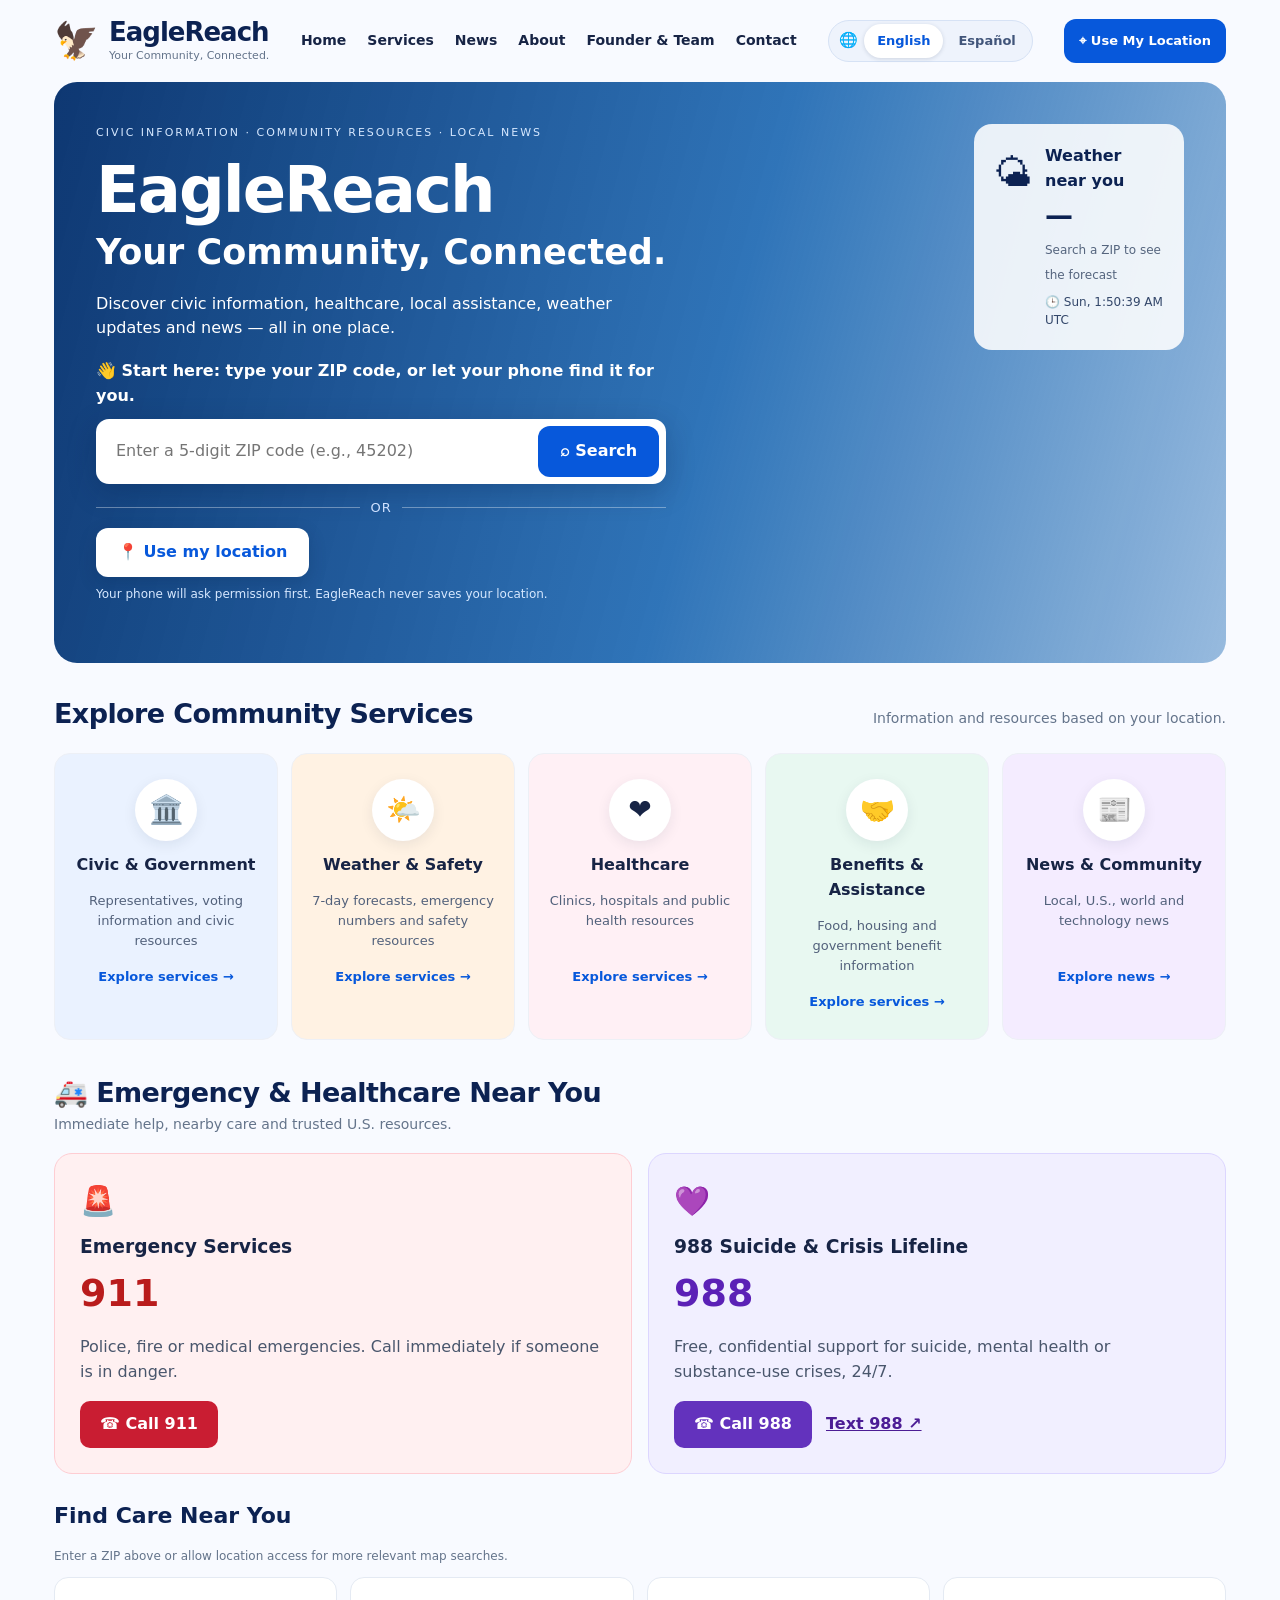
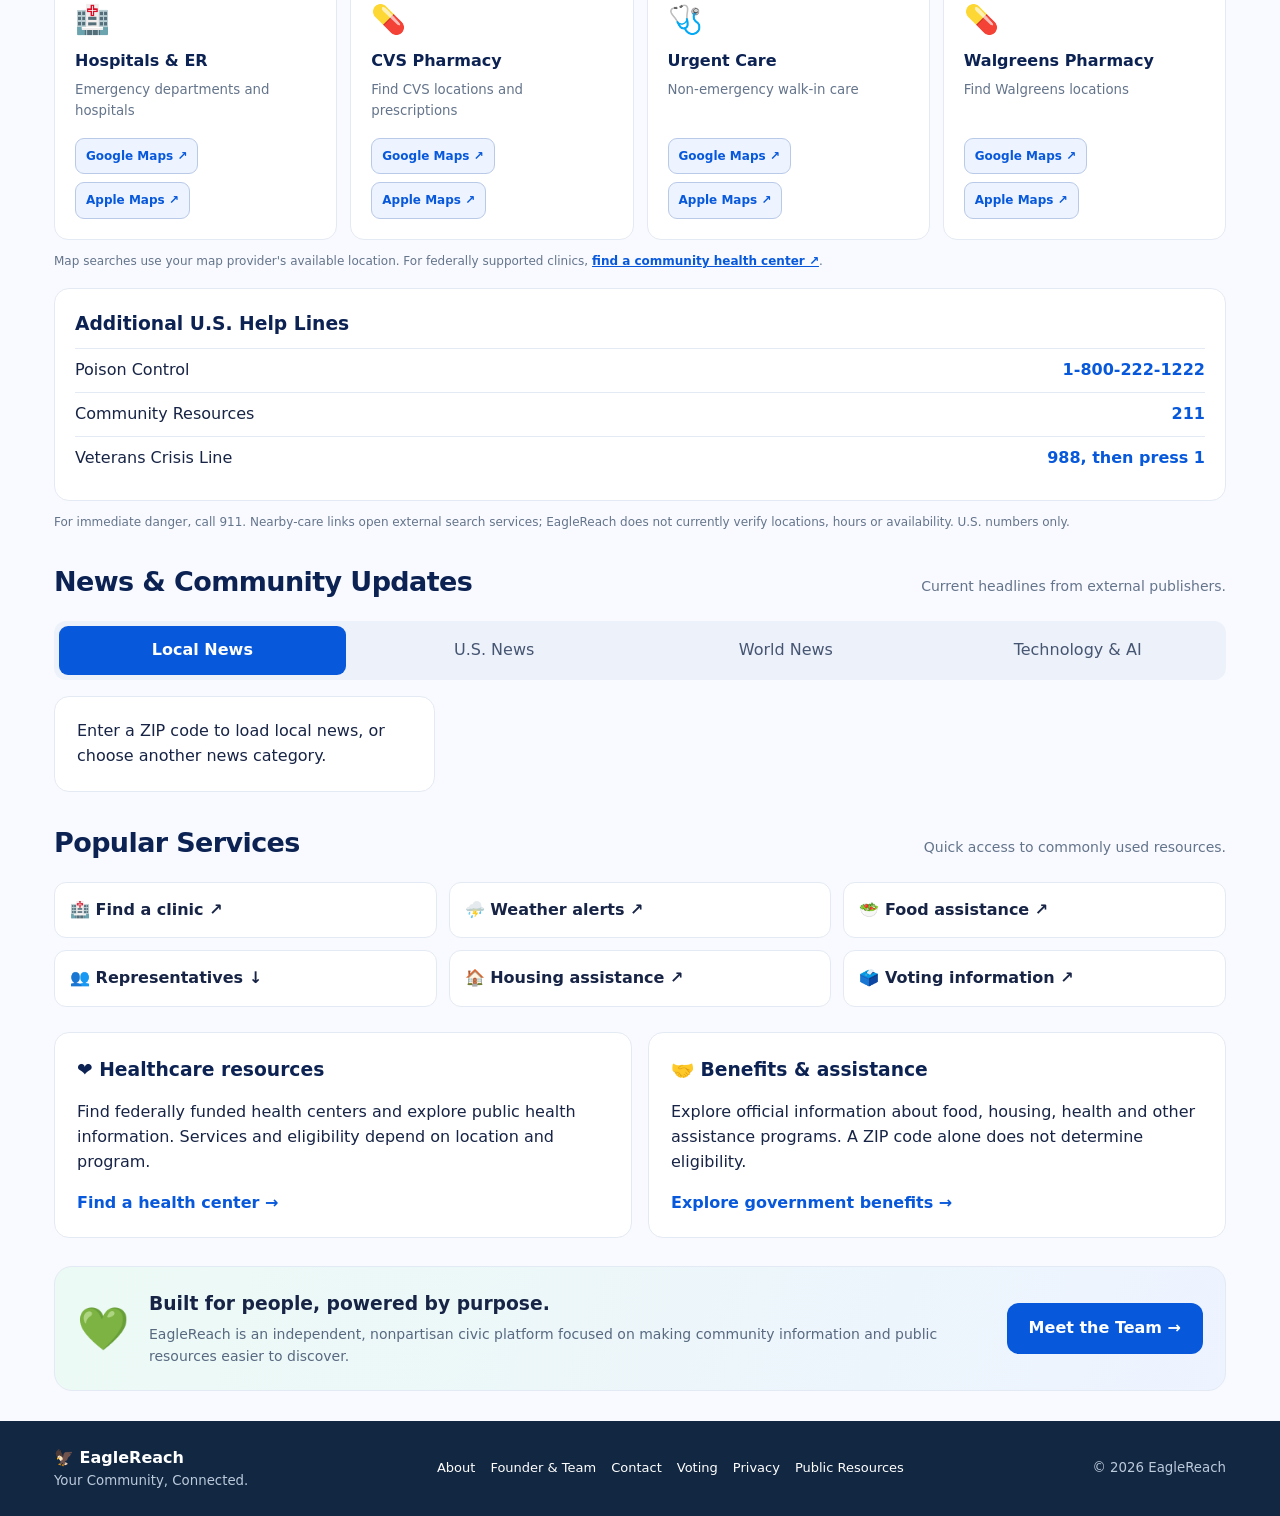
==== commit 5b3e88dc: "Add files via upload" ====
--- a/docs/index.html
+++ b/docs/index.html
@@ -1 +1 @@
-<!doctype html><html lang="en"><head><meta charset="utf-8"><meta name="viewport" content="width=device-width,initial-scale=1"><meta name="theme-color" content="#0758db"><title>EagleReach | Your Community, Connected</title><meta name="description" content="Type a U.S. ZIP code to see who represents you in Congress, weather alerts, local news and nearby care. Free and nonpartisan."><link rel="canonical" href="https://vikesh2608.github.io/EagleReach-v2/"><meta property="og:type" content="website"><meta property="og:site_name" content="EagleReach"><meta property="og:title" content="EagleReach | Your Community, Connected"><meta property="og:description" content="Type a U.S. ZIP code to see who represents you in Congress, weather alerts, local news and nearby care. Free and nonpartisan."><meta property="og:url" content="https://vikesh2608.github.io/EagleReach-v2/"><meta property="og:image" content="https://vikesh2608.github.io/EagleReach-v2/og-image.jpg"><meta property="og:image:width" content="1200"><meta property="og:image:height" content="630"><meta property="og:image:alt" content="EagleReach: type a ZIP code to see your representatives, weather alerts and local news"><meta name="twitter:card" content="summary_large_image"><meta name="twitter:title" content="EagleReach | Your Community, Connected"><meta name="twitter:description" content="Type a U.S. ZIP code to see who represents you in Congress, weather alerts, local news and nearby care. Free and nonpartisan."><meta name="twitter:image" content="https://vikesh2608.github.io/EagleReach-v2/og-image.jpg"><link rel="stylesheet" href="./style.css"></head><body><header class="nav wrap"><a class="brand" href="./index.html"><span class="mark">🦅</span><span><strong>EagleReach</strong><small>Your Community, Connected.</small></span></a><nav aria-label="Main navigation"><a href="#home">Home</a><a href="#services">Services</a><a href="#news">News</a><a href="./about.html">About</a><a href="./founder.html">Founder & Team</a><a href="./contact.html">Contact</a></nav><div id="langSwitch" class="lang-switch" role="group" aria-label="Language / Idioma"><span class="globe" aria-hidden="true">🌐</span><button type="button" data-lang="en" lang="en" aria-pressed="true"><span class="long">English</span><span class="short">EN</span></button><button type="button" data-lang="es" lang="es" aria-pressed="false"><span class="long">Español</span><span class="short">ES</span></button></div><button id="locateTop" class="button small">⌖ Use My Location</button></header><main class="wrap"><section class="hero" id="home"><div class="hero-content"><div class="eyebrow">CIVIC INFORMATION · COMMUNITY RESOURCES · LOCAL NEWS</div><h1>EagleReach</h1><h2>Your Community, Connected.</h2><p class="hero-desc">Discover civic information, healthcare, local assistance, weather updates and news — all in one place.</p><p class="start-hint">👋 Start here: type your ZIP code, or let your phone find it for you.</p><form id="searchForm" class="search"><label class="sr-only" for="zip">Enter ZIP code</label><input id="zip" inputmode="numeric" autocomplete="postal-code" maxlength="5" placeholder="Enter a 5-digit ZIP code (e.g., 45202)" required pattern="[0-9]{5}"><button class="button" type="submit">⌕ Search</button></form><div class="or-line" aria-hidden="true"><span>or</span></div><button id="locateHero" class="locate-big" type="button">📍 Use my location</button><small class="locate-note">Your phone will ask permission first. EagleReach never saves your location.</small><p id="status" role="status" aria-live="polite"></p></div><div class="hero-side"><div class="weather-chip"><span>🌤</span><div><b id="heroCity">Weather near you</b><strong id="heroTemp">—</strong><small id="heroConditions">Search a ZIP to see the forecast</small><small id="heroClock" class="clock"></small></div></div></div></section><section id="services"><div class="section-heading"><h2>Explore Community Services</h2><p>Information and resources based on your location.</p></div><div class="service-grid"><a class="service blue" href="#civic"><span class="bubble">🏛️</span><h3>Civic & Government</h3><p>Representatives, voting information and civic resources</p><b>Explore services →</b></a><a class="service orange" href="#forecast"><span class="bubble">🌤️</span><h3>Weather & Safety</h3><p>7-day forecasts, emergency numbers and safety resources</p><b>Explore services →</b></a><a class="service pink" href="#healthcare"><span class="bubble">❤️</span><h3>Healthcare</h3><p>Clinics, hospitals and public health resources</p><b>Explore services →</b></a><a class="service green" href="#benefits"><span class="bubble">🤝</span><h3>Benefits & Assistance</h3><p>Food, housing and government benefit information</p><b>Explore services →</b></a><a class="service purple" href="#news"><span class="bubble">📰</span><h3>News & Community</h3><p>Local, U.S., world and technology news</p><b>Explore news →</b></a></div></section><section id="emergency" class="emergency-section" aria-labelledby="emergency-title"><div class="section-heading"><div><h2 id="emergency-title">🚑 Emergency & Healthcare Near You</h2><p>Immediate help, nearby care and trusted U.S. resources.</p></div></div><div class="emergency-grid"><article class="emergency-card emergency-911"><span class="emergency-symbol">🚨</span><h3>Emergency Services</h3><strong>911</strong><p>Police, fire or medical emergencies. Call immediately if someone is in danger.</p><a class="emergency-action red-action" href="tel:911" aria-label="Call 911 emergency services">☎ Call 911</a></article><article class="emergency-card emergency-988"><span class="emergency-symbol">💜</span><h3>988 Suicide & Crisis Lifeline</h3><strong>988</strong><p>Free, confidential support for suicide, mental health or substance-use crises, 24/7.</p><a class="emergency-action purple-action" href="tel:988" aria-label="Call 988 crisis lifeline">☎ Call 988</a><a class="secondary-crisis-link" href="sms:988">Text 988 ↗</a></article></div><h3 class="nearby-title">Find Care Near You</h3><p id="careLocation" class="note" role="status" aria-live="polite">Enter a ZIP above or allow location access for more relevant map searches.</p><div class="care-grid"><article class="care-card"><span>🏥</span><b>Hospitals & ER</b><small>Emergency departments and hospitals</small><div class="map-actions"><a href="https://www.google.com/maps/search/?api=1&amp;query=emergency%20hospital%20near%20me" target="_blank" rel="noopener noreferrer" aria-label="Find Hospitals & ER on Google Maps">Google Maps ↗</a><a href="https://maps.apple.com/?q=emergency%20hospital%20near%20me" target="_blank" rel="noopener noreferrer" aria-label="Find Hospitals & ER on Apple Maps">Apple Maps ↗</a></div></article><article class="care-card"><span>💊</span><b>CVS Pharmacy</b><small>Find CVS locations and prescriptions</small><div class="map-actions"><a href="https://www.google.com/maps/search/?api=1&amp;query=CVS%20Pharmacy%20near%20me" target="_blank" rel="noopener noreferrer" aria-label="Find CVS Pharmacy on Google Maps">Google Maps ↗</a><a href="https://maps.apple.com/?q=CVS%20Pharmacy%20near%20me" target="_blank" rel="noopener noreferrer" aria-label="Find CVS Pharmacy on Apple Maps">Apple Maps ↗</a></div></article><article class="care-card"><span>🩺</span><b>Urgent Care</b><small>Non-emergency walk-in care</small><div class="map-actions"><a href="https://www.google.com/maps/search/?api=1&amp;query=urgent%20care%20near%20me" target="_blank" rel="noopener noreferrer" aria-label="Find Urgent Care on Google Maps">Google Maps ↗</a><a href="https://maps.apple.com/?q=urgent%20care%20near%20me" target="_blank" rel="noopener noreferrer" aria-label="Find Urgent Care on Apple Maps">Apple Maps ↗</a></div></article><article class="care-card"><span>💊</span><b>Walgreens Pharmacy</b><small>Find Walgreens locations</small><div class="map-actions"><a href="https://www.google.com/maps/search/?api=1&amp;query=Walgreens%20Pharmacy%20near%20me" target="_blank" rel="noopener noreferrer" aria-label="Find Walgreens Pharmacy on Google Maps">Google Maps ↗</a><a href="https://maps.apple.com/?q=Walgreens%20Pharmacy%20near%20me" target="_blank" rel="noopener noreferrer" aria-label="Find Walgreens Pharmacy on Apple Maps">Apple Maps ↗</a></div></article></div><p class="note">Map searches use your map provider's available location. For federally supported clinics, <a href="https://findahealthcenter.hrsa.gov/" target="_blank" rel="noopener noreferrer">find a community health center ↗</a>.</p><div class="helplines"><h3>Additional U.S. Help Lines</h3><div><span>Poison Control</span><a href="tel:18002221222">1-800-222-1222</a></div><div><span>Community Resources</span><a href="tel:211">211</a></div><div><span>Veterans Crisis Line</span><a href="tel:988">988, then press 1</a></div></div><p class="emergency-disclaimer">For immediate danger, call 911. Nearby-care links open external search services; EagleReach does not currently verify locations, hours or availability. U.S. numbers only.</p></section><section id="results" hidden><div class="section-heading"><div><h2 id="resultTitle">Your community</h2><p id="resultSubtitle"></p></div><div class="share-wrap"><button id="shareBtn" class="share-button" type="button">🔗 Share these results</button><span id="shareMsg" role="status" aria-live="polite"></span></div></div><div class="two-col"><article class="panel" id="civic"><h3>🏛️ Elected representatives</h3><div id="leaders">Search to load civic information.</div><p class="note">ZIP codes can span multiple congressional districts. Confirm district assignments using your full address.</p></article><article class="panel wx wx-clear" id="forecast" aria-label="Weather"><div id="alerts" aria-live="polite"></div><div id="weather">Search to load the forecast.</div><p class="note live-line"><span id="localClock"></span><span id="updatedAt"></span></p></article></div></section><section id="news"><div class="section-heading"><h2>News & Community Updates</h2><p>Current headlines from external publishers.</p></div><div class="tabs" role="tablist" aria-label="News categories"><button class="active" data-news="local" role="tab" aria-selected="true">Local News</button><button data-news="us" role="tab" aria-selected="false">U.S. News</button><button data-news="world" role="tab" aria-selected="false">World News</button><button data-news="tech" role="tab" aria-selected="false">Technology & AI</button></div><div id="newsCards" class="news-grid"><div class="panel">Enter a ZIP code to load local news, or choose another news category.</div></div></section><section id="popular"><div class="section-heading"><h2>Popular Services</h2><p>Quick access to commonly used resources.</p></div><div class="quick-grid"><a href="https://findahealthcenter.hrsa.gov/" target="_blank" rel="noopener noreferrer">🏥 Find a clinic ↗</a><a href="https://www.weather.gov/" target="_blank" rel="noopener noreferrer">⛈️ Weather alerts ↗</a><a href="https://www.usa.gov/food-help" target="_blank" rel="noopener noreferrer">🥗 Food assistance ↗</a><a href="#civic">👥 Representatives ↓</a><a href="https://www.usa.gov/housing-help" target="_blank" rel="noopener noreferrer">🏠 Housing assistance ↗</a><a href="https://www.usa.gov/voting" target="_blank" rel="noopener noreferrer">🗳️ Voting information ↗</a></div></section><div class="two-col resource-panels"><section class="panel" id="healthcare"><h3>❤️ Healthcare resources</h3><p>Find federally funded health centers and explore public health information. Services and eligibility depend on location and program.</p><a href="https://findahealthcenter.hrsa.gov/" target="_blank" rel="noopener noreferrer">Find a health center →</a></section><section class="panel" id="benefits"><h3>🤝 Benefits & assistance</h3><p>Explore official information about food, housing, health and other assistance programs. A ZIP code alone does not determine eligibility.</p><a href="https://www.usa.gov/benefits" target="_blank" rel="noopener noreferrer">Explore government benefits →</a></section></div><aside class="mission"><span>💚</span><div><h3>Built for people, powered by purpose.</h3><p>EagleReach is an independent, nonpartisan civic platform focused on making community information and public resources easier to discover.</p></div><a class="button" href="./founder.html">Meet the Team →</a></aside></main><div id="startBar" class="start-bar" hidden><span class="start-bar-text">Find your representatives, weather &amp; local news</span><button id="locateBar" type="button">📍 Use my location</button><a href="#home" class="start-bar-zip">or type a ZIP</a></div><footer><div class="wrap footer-inner"><div><b>🦅 EagleReach</b><small>Your Community, Connected.</small></div><div><a href="./about.html">About</a><a href="./founder.html">Founder & Team</a><a href="./contact.html">Contact</a><a href="./vote.html">Voting</a><a href="./privacy.html">Privacy</a><a href="https://www.usa.gov/" target="_blank" rel="noopener noreferrer">Public Resources</a></div><small>© 2026 EagleReach</small></div></footer><script src="./i18n.js" defer></script><script src="./app.js" defer></script></body></html>
+<!doctype html><html lang="en"><head><meta charset="utf-8"><meta name="viewport" content="width=device-width,initial-scale=1"><meta name="theme-color" content="#0758db"><title>EagleReach | Your Community, Connected</title><meta name="description" content="Type a U.S. ZIP code to see who represents you in Congress, weather alerts, local news and nearby care. Free and nonpartisan."><link rel="canonical" href="https://vikesh2608.github.io/EagleReach-v2/"><meta property="og:type" content="website"><meta property="og:site_name" content="EagleReach"><meta property="og:title" content="EagleReach | Your Community, Connected"><meta property="og:description" content="Type a U.S. ZIP code to see who represents you in Congress, weather alerts, local news and nearby care. Free and nonpartisan."><meta property="og:url" content="https://vikesh2608.github.io/EagleReach-v2/"><meta property="og:image" content="https://vikesh2608.github.io/EagleReach-v2/og-image.jpg"><meta property="og:image:width" content="1200"><meta property="og:image:height" content="630"><meta property="og:image:alt" content="EagleReach: type a ZIP code to see your representatives, weather alerts and local news"><meta name="twitter:card" content="summary_large_image"><meta name="twitter:title" content="EagleReach | Your Community, Connected"><meta name="twitter:description" content="Type a U.S. ZIP code to see who represents you in Congress, weather alerts, local news and nearby care. Free and nonpartisan."><meta name="twitter:image" content="https://vikesh2608.github.io/EagleReach-v2/og-image.jpg"><link rel="stylesheet" href="./style.css"></head><body><header class="nav wrap"><a class="brand" href="./index.html"><span class="mark">🦅</span><span><strong>EagleReach</strong><small>Your Community, Connected.</small></span></a><nav aria-label="Main navigation"><a href="#home">Home</a><a href="#services">Services</a><a href="#news">News</a><a href="./about.html">About</a><a href="./founder.html">Founder & Team</a><a href="./contact.html">Contact</a></nav><div id="langSwitch" class="lang-switch" role="group" aria-label="Language / Idioma"><span class="globe" aria-hidden="true">🌐</span><button type="button" data-lang="en" lang="en" aria-pressed="true"><span class="long">English</span><span class="short">EN</span></button><button type="button" data-lang="es" lang="es" aria-pressed="false"><span class="long">Español</span><span class="short">ES</span></button></div><button id="locateTop" class="button small">⌖ Use My Location</button></header><main class="wrap"><section class="hero" id="home"><div class="hero-content"><div class="eyebrow">CIVIC INFORMATION · COMMUNITY RESOURCES · LOCAL NEWS</div><h1>EagleReach</h1><h2>Your Community, Connected.</h2><p class="hero-desc">Discover civic information, healthcare, local assistance, weather updates and news — all in one place.</p><p class="start-hint">👋 Start here: type your ZIP code, or let your phone find it for you.</p><form id="searchForm" class="search"><label class="sr-only" for="zip">Enter ZIP code</label><input id="zip" inputmode="numeric" autocomplete="postal-code" maxlength="5" placeholder="Enter a 5-digit ZIP code (e.g., 45202)" required pattern="[0-9]{5}"><button class="button" type="submit">⌕ Search</button></form><div class="or-line" aria-hidden="true"><span>or</span></div><button id="locateHero" class="locate-big" type="button">📍 Use my location</button><small class="locate-note">Your phone will ask permission first. EagleReach never saves your location.</small><p id="status" role="status" aria-live="polite"></p></div><div class="hero-side"><div class="weather-chip"><span>🌤</span><div><b id="heroCity">Weather near you</b><strong id="heroTemp">—</strong><small id="heroConditions">Search a ZIP to see the forecast</small><small id="heroClock" class="clock"></small></div></div></div></section><section id="services"><div class="section-heading"><h2>Explore Community Services</h2><p>Information and resources based on your location.</p></div><div class="service-grid"><a class="service blue" href="#civic"><span class="bubble">🏛️</span><h3>Civic & Government</h3><p>Representatives, voting information and civic resources</p><b>Explore services →</b></a><a class="service orange" href="#forecast"><span class="bubble">🌤️</span><h3>Weather & Safety</h3><p>7-day forecasts, emergency numbers and safety resources</p><b>Explore services →</b></a><a class="service pink" href="#healthcare"><span class="bubble">❤️</span><h3>Healthcare</h3><p>Clinics, hospitals and public health resources</p><b>Explore services →</b></a><a class="service green" href="#benefits"><span class="bubble">🤝</span><h3>Benefits & Assistance</h3><p>Food, housing and government benefit information</p><b>Explore services →</b></a><a class="service purple" href="#news"><span class="bubble">📰</span><h3>News & Community</h3><p>Local, U.S., world and technology news</p><b>Explore news →</b></a></div></section><section id="emergency" class="emergency-section" aria-labelledby="emergency-title"><div class="section-heading"><div><h2 id="emergency-title">🚑 Emergency & Healthcare Near You</h2><p>Immediate help, nearby care and trusted U.S. resources.</p></div></div><div class="emergency-grid"><article class="emergency-card emergency-911"><span class="emergency-symbol">🚨</span><h3>Emergency Services</h3><strong>911</strong><p>Police, fire or medical emergencies. Call immediately if someone is in danger.</p><a class="emergency-action red-action" href="tel:911" aria-label="Call 911 emergency services">☎ Call 911</a></article><article class="emergency-card emergency-988"><span class="emergency-symbol">💜</span><h3>988 Suicide & Crisis Lifeline</h3><strong>988</strong><p>Free, confidential support for suicide, mental health or substance-use crises, 24/7.</p><a class="emergency-action purple-action" href="tel:988" aria-label="Call 988 crisis lifeline">☎ Call 988</a><a class="secondary-crisis-link" href="sms:988">Text 988 ↗</a></article></div><h3 class="nearby-title">Find Care Near You</h3><p id="careLocation" class="note" role="status" aria-live="polite">Enter a ZIP above or allow location access for more relevant map searches.</p><div class="care-grid"><article class="care-card"><span>🏥</span><b>Hospitals & ER</b><small>Emergency departments and hospitals</small><div class="map-actions"><a href="https://www.google.com/maps/search/?api=1&amp;query=emergency%20hospital%20near%20me" target="_blank" rel="noopener noreferrer" aria-label="Find Hospitals & ER on Google Maps">Google Maps ↗</a><a href="https://maps.apple.com/?q=emergency%20hospital%20near%20me" target="_blank" rel="noopener noreferrer" aria-label="Find Hospitals & ER on Apple Maps">Apple Maps ↗</a></div></article><article class="care-card"><span>💊</span><b>CVS Pharmacy</b><small>Find CVS locations and prescriptions</small><div class="map-actions"><a href="https://www.google.com/maps/search/?api=1&amp;query=CVS%20Pharmacy%20near%20me" target="_blank" rel="noopener noreferrer" aria-label="Find CVS Pharmacy on Google Maps">Google Maps ↗</a><a href="https://maps.apple.com/?q=CVS%20Pharmacy%20near%20me" target="_blank" rel="noopener noreferrer" aria-label="Find CVS Pharmacy on Apple Maps">Apple Maps ↗</a></div></article><article class="care-card"><span>🩺</span><b>Urgent Care</b><small>Non-emergency walk-in care</small><div class="map-actions"><a href="https://www.google.com/maps/search/?api=1&amp;query=urgent%20care%20near%20me" target="_blank" rel="noopener noreferrer" aria-label="Find Urgent Care on Google Maps">Google Maps ↗</a><a href="https://maps.apple.com/?q=urgent%20care%20near%20me" target="_blank" rel="noopener noreferrer" aria-label="Find Urgent Care on Apple Maps">Apple Maps ↗</a></div></article><article class="care-card"><span>💊</span><b>Walgreens Pharmacy</b><small>Find Walgreens locations</small><div class="map-actions"><a href="https://www.google.com/maps/search/?api=1&amp;query=Walgreens%20Pharmacy%20near%20me" target="_blank" rel="noopener noreferrer" aria-label="Find Walgreens Pharmacy on Google Maps">Google Maps ↗</a><a href="https://maps.apple.com/?q=Walgreens%20Pharmacy%20near%20me" target="_blank" rel="noopener noreferrer" aria-label="Find Walgreens Pharmacy on Apple Maps">Apple Maps ↗</a></div></article></div><p class="note">Map searches use your map provider's available location. For federally supported clinics, <a href="https://findahealthcenter.hrsa.gov/" target="_blank" rel="noopener noreferrer">find a community health center ↗</a>.</p><div class="helplines"><h3>Additional U.S. Help Lines</h3><div><span>Poison Control</span><a href="tel:18002221222">1-800-222-1222</a></div><div><span>Community Resources</span><a href="tel:211">211</a></div><div><span>Veterans Crisis Line</span><a href="tel:988">988, then press 1</a></div></div><p class="emergency-disclaimer">For immediate danger, call 911. Nearby-care links open external search services; EagleReach does not currently verify locations, hours or availability. U.S. numbers only.</p></section><section id="results" hidden><div class="section-heading"><div><h2 id="resultTitle">Your community</h2><p id="resultSubtitle"></p></div><div class="share-wrap"><button id="cardBtn" class="share-button card-button" type="button">🖼️ Make my Community Card</button><button id="shareBtn" class="share-button" type="button">🔗 Share these results</button><span id="shareMsg" role="status" aria-live="polite"></span></div></div><div class="two-col"><article class="panel" id="civic"><h3>🏛️ Elected representatives</h3><div id="leaders">Search to load civic information.</div><p class="note">ZIP codes can span multiple congressional districts. Confirm district assignments using your full address.</p></article><article class="panel wx wx-clear" id="forecast" aria-label="Weather"><div id="alerts" aria-live="polite"></div><div id="weather">Search to load the forecast.</div><p class="note live-line"><span id="localClock"></span><span id="updatedAt"></span></p></article></div></section><section id="news"><div class="section-heading"><h2>News & Community Updates</h2><p>Current headlines from external publishers.</p></div><div class="tabs" role="tablist" aria-label="News categories"><button class="active" data-news="local" role="tab" aria-selected="true">Local News</button><button data-news="us" role="tab" aria-selected="false">U.S. News</button><button data-news="world" role="tab" aria-selected="false">World News</button><button data-news="tech" role="tab" aria-selected="false">Technology & AI</button></div><div id="newsCards" class="news-grid"><div class="panel">Enter a ZIP code to load local news, or choose another news category.</div></div></section><section id="popular"><div class="section-heading"><h2>Popular Services</h2><p>Quick access to commonly used resources.</p></div><div class="quick-grid"><a href="https://findahealthcenter.hrsa.gov/" target="_blank" rel="noopener noreferrer">🏥 Find a clinic ↗</a><a href="https://www.weather.gov/" target="_blank" rel="noopener noreferrer">⛈️ Weather alerts ↗</a><a href="https://www.usa.gov/food-help" target="_blank" rel="noopener noreferrer">🥗 Food assistance ↗</a><a href="#civic">👥 Representatives ↓</a><a href="https://www.usa.gov/housing-help" target="_blank" rel="noopener noreferrer">🏠 Housing assistance ↗</a><a href="https://www.usa.gov/voting" target="_blank" rel="noopener noreferrer">🗳️ Voting information ↗</a></div></section><div class="two-col resource-panels"><section class="panel" id="healthcare"><h3>❤️ Healthcare resources</h3><p>Find federally funded health centers and explore public health information. Services and eligibility depend on location and program.</p><a href="https://findahealthcenter.hrsa.gov/" target="_blank" rel="noopener noreferrer">Find a health center →</a></section><section class="panel" id="benefits"><h3>🤝 Benefits & assistance</h3><p>Explore official information about food, housing, health and other assistance programs. A ZIP code alone does not determine eligibility.</p><a href="https://www.usa.gov/benefits" target="_blank" rel="noopener noreferrer">Explore government benefits →</a></section></div><aside class="mission"><span>💚</span><div><h3>Built for people, powered by purpose.</h3><p>EagleReach is an independent, nonpartisan civic platform focused on making community information and public resources easier to discover.</p></div><a class="button" href="./founder.html">Meet the Team →</a></aside></main><div id="cardModal" class="card-modal" hidden role="dialog" aria-modal="true" aria-labelledby="cardTitle"><div class="card-sheet"><div class="card-head"><h3 id="cardTitle">Your Community Card</h3><button id="cardClose" class="card-x" type="button" aria-label="Close">✕</button></div><p class="card-sub">Share it on Instagram, WhatsApp, LinkedIn or anywhere. Every card links back to your results.</p><div class="card-preview"><img id="cardImg" alt="Community Card preview"></div><div class="card-actions"><button id="cardShare" class="button" type="button">📤 Share image</button><button id="cardDownload" class="share-button" type="button">⬇️ Download</button></div></div></div><div id="startBar" class="start-bar" hidden><span class="start-bar-text">Find your representatives, weather &amp; local news</span><button id="locateBar" type="button">📍 Use my location</button><a href="#home" class="start-bar-zip">or type a ZIP</a></div><footer><div class="wrap footer-inner"><div><b>🦅 EagleReach</b><small>Your Community, Connected.</small></div><div><a href="./about.html">About</a><a href="./founder.html">Founder & Team</a><a href="./contact.html">Contact</a><a href="./vote.html">Voting</a><a href="./privacy.html">Privacy</a><a href="https://www.usa.gov/" target="_blank" rel="noopener noreferrer">Public Resources</a></div><small>© 2026 EagleReach</small></div></footer><script src="./i18n.js" defer></script><script src="./app.js" defer></script></body></html>
--- a/docs/style.css
+++ b/docs/style.css
@@ -131,7 +131,7 @@
 .wx-hour-time{font-size:13px;font-weight:600;opacity:.9;white-space:nowrap}
 .wx-hour-icon{font-size:22px;line-height:1.2}
 .wx-hour b{font-size:16px;font-weight:600}
-.wx-rain{color:#9fe1ff;font-size:11px;font-weight:700;line-height:1}
+.wx-pop{color:#9fe1ff;font-size:11px;font-weight:700;line-height:1}
 .wx-days{display:flex;flex-direction:column}
 .wx-day{display:grid;grid-template-columns:52px 38px 34px 1fr 34px;align-items:center;gap:8px;padding:8px 0;border-top:1px solid rgba(255,255,255,.14)}
 .wx-day:first-child{border-top:0}
@@ -164,7 +164,59 @@
   .wx-tiles{grid-template-columns:repeat(2,minmax(0,1fr))}
   .wx-temp{font-size:68px}
 }
-.wx-rain{font-family:Inter,system-ui,-apple-system,"Segoe UI",Arial,sans-serif;font-variant-emoji:text;min-height:11px;display:block;background:none}
+.wx-pop{font-family:Inter,system-ui,-apple-system,"Segoe UI",Arial,sans-serif;font-variant-emoji:text;min-height:11px;display:block;background:none}
 .wx-hour-icon,.wx-day-icon{font-family:"Apple Color Emoji","Segoe UI Emoji","Noto Color Emoji",sans-serif}
-.wx-day-icon .wx-rain{font-size:11px}
-.wx-rain{color:#dff6ff;font-weight:800;text-shadow:0 1px 2px rgba(0,40,90,.35)}
+.wx-day-icon .wx-pop{font-size:11px}
+.wx-pop{color:#dff6ff;font-weight:800;text-shadow:0 1px 2px rgba(0,40,90,.35)}
+
+/* ===== Animated sky behind the weather card ===== */
+.panel.wx>*:not(.wx-fx){position:relative;z-index:1}
+.wx-fx{position:absolute;inset:0;overflow:hidden;pointer-events:none;z-index:0}
+.wx-fx i{position:absolute;display:block}
+.fx-sun{top:-150px;right:-150px;width:420px;height:420px;border-radius:50%;
+  background:radial-gradient(circle,rgba(255,240,170,.75) 0%,rgba(255,214,90,.28) 38%,rgba(255,214,90,0) 70%);animation:fx-pulse 7s ease-in-out infinite}
+.fx-rays{top:-260px;right:-260px;width:640px;height:640px;border-radius:50%;opacity:.5;
+  background:repeating-conic-gradient(from 0deg,rgba(255,255,255,.10) 0deg 6deg,rgba(255,255,255,0) 6deg 22deg);
+  -webkit-mask:radial-gradient(circle,#000 20%,transparent 68%);mask:radial-gradient(circle,#000 20%,transparent 68%);animation:fx-spin 90s linear infinite}
+.fx-moon{top:-70px;right:-50px;width:260px;height:260px;border-radius:50%;
+  background:radial-gradient(circle,rgba(255,250,225,.42) 0%,rgba(200,210,255,.12) 40%,transparent 68%)}
+.fx-star{width:2px;height:2px;border-radius:50%;background:#fff;box-shadow:0 0 4px rgba(255,255,255,.9);animation:fx-twinkle ease-in-out infinite}
+.fx-cloud{left:0;width:260px;height:80px;border-radius:80px;background:rgba(255,255,255,.32);filter:blur(16px);animation:fx-drift linear infinite}
+.fx-cloud.dark{background:rgba(220,230,245,.18)}
+.fx-cloud.thin{background:rgba(255,255,255,.22);height:56px}
+.fx-drop{top:-30px;width:1.6px;height:22px;border-radius:2px;background:linear-gradient(rgba(255,255,255,0),rgba(220,240,255,.85));animation:fx-fall linear infinite}
+.fx-flake{top:-12px;border-radius:50%;background:#fff;box-shadow:0 0 6px rgba(255,255,255,.7);animation:fx-snow linear infinite}
+.fx-fog{left:-50%;width:200%;height:110px;background:linear-gradient(90deg,transparent,rgba(255,255,255,.28),transparent 60%,rgba(255,255,255,.2),transparent);filter:blur(10px);animation:fx-fogdrift ease-in-out infinite alternate}
+.fx-flash{inset:0;background:#fff;opacity:0;animation:fx-flash 9s infinite}
+@keyframes fx-pulse{0%,100%{transform:scale(1);opacity:.9}50%{transform:scale(1.08);opacity:1}}
+@keyframes fx-spin{to{transform:rotate(360deg)}}
+@keyframes fx-twinkle{0%,100%{opacity:.25}50%{opacity:1}}
+@keyframes fx-drift{from{left:-300px}to{left:110%}}
+@keyframes fx-fall{to{transform:translate(-40px,1500px)}}
+@keyframes fx-snow{0%{transform:translate(0,0)}50%{transform:translate(28px,750px)}100%{transform:translate(-10px,1500px)}}
+@keyframes fx-fogdrift{from{transform:translateX(-12%)}to{transform:translateX(12%)}}
+@keyframes fx-flash{0%,86%,100%{opacity:0}87%{opacity:.45}88%{opacity:0}90%{opacity:.3}91%{opacity:0}}
+@media(prefers-reduced-motion:reduce){
+  .wx-fx i{animation:none!important}
+  .fx-drop,.fx-flake,.fx-flash{display:none!important}
+}
+
+/* ===== Community Card ===== */
+.card-button{background:linear-gradient(135deg,#0758db,#7c3aed);color:#fff;border:0}
+.card-button:hover{background:linear-gradient(135deg,#003fae,#6d28d9);color:#fff}
+.card-modal:not([hidden]){position:fixed;inset:0;z-index:100;display:flex;align-items:center;justify-content:center;
+  background:rgba(9,18,40,.62);-webkit-backdrop-filter:blur(6px);backdrop-filter:blur(6px);padding:16px}
+.card-sheet{background:#fff;border-radius:22px;padding:20px;max-width:440px;width:100%;max-height:calc(100vh - 32px);overflow:auto;
+  box-shadow:0 30px 70px rgba(0,0,0,.35);animation:card-pop .22s ease-out}
+@keyframes card-pop{from{transform:translateY(16px) scale(.97);opacity:0}to{transform:none;opacity:1}}
+.card-head{display:flex;align-items:center;justify-content:space-between;gap:10px}
+.card-head h3{margin:0;color:#0c2252;font-size:20px}
+.card-x{border:0;background:#eef2f8;border-radius:50%;width:34px;height:34px;font-size:15px;color:#41557a}
+.card-sub{margin:6px 0 12px;color:#64748b;font-size:13px}
+.card-preview{border-radius:16px;overflow:hidden;box-shadow:0 10px 30px rgba(12,34,82,.25);aspect-ratio:1080/1350;background:#e8eef8}
+.card-preview img{display:block;width:100%;height:100%;object-fit:cover}
+.card-actions{display:flex;gap:10px;margin-top:14px}
+.card-actions .button{flex:1;text-align:center}
+.card-actions .share-button{flex:0 0 auto}
+body.modal-open{overflow:hidden}
+@media(prefers-reduced-motion:reduce){.card-sheet{animation:none}}
